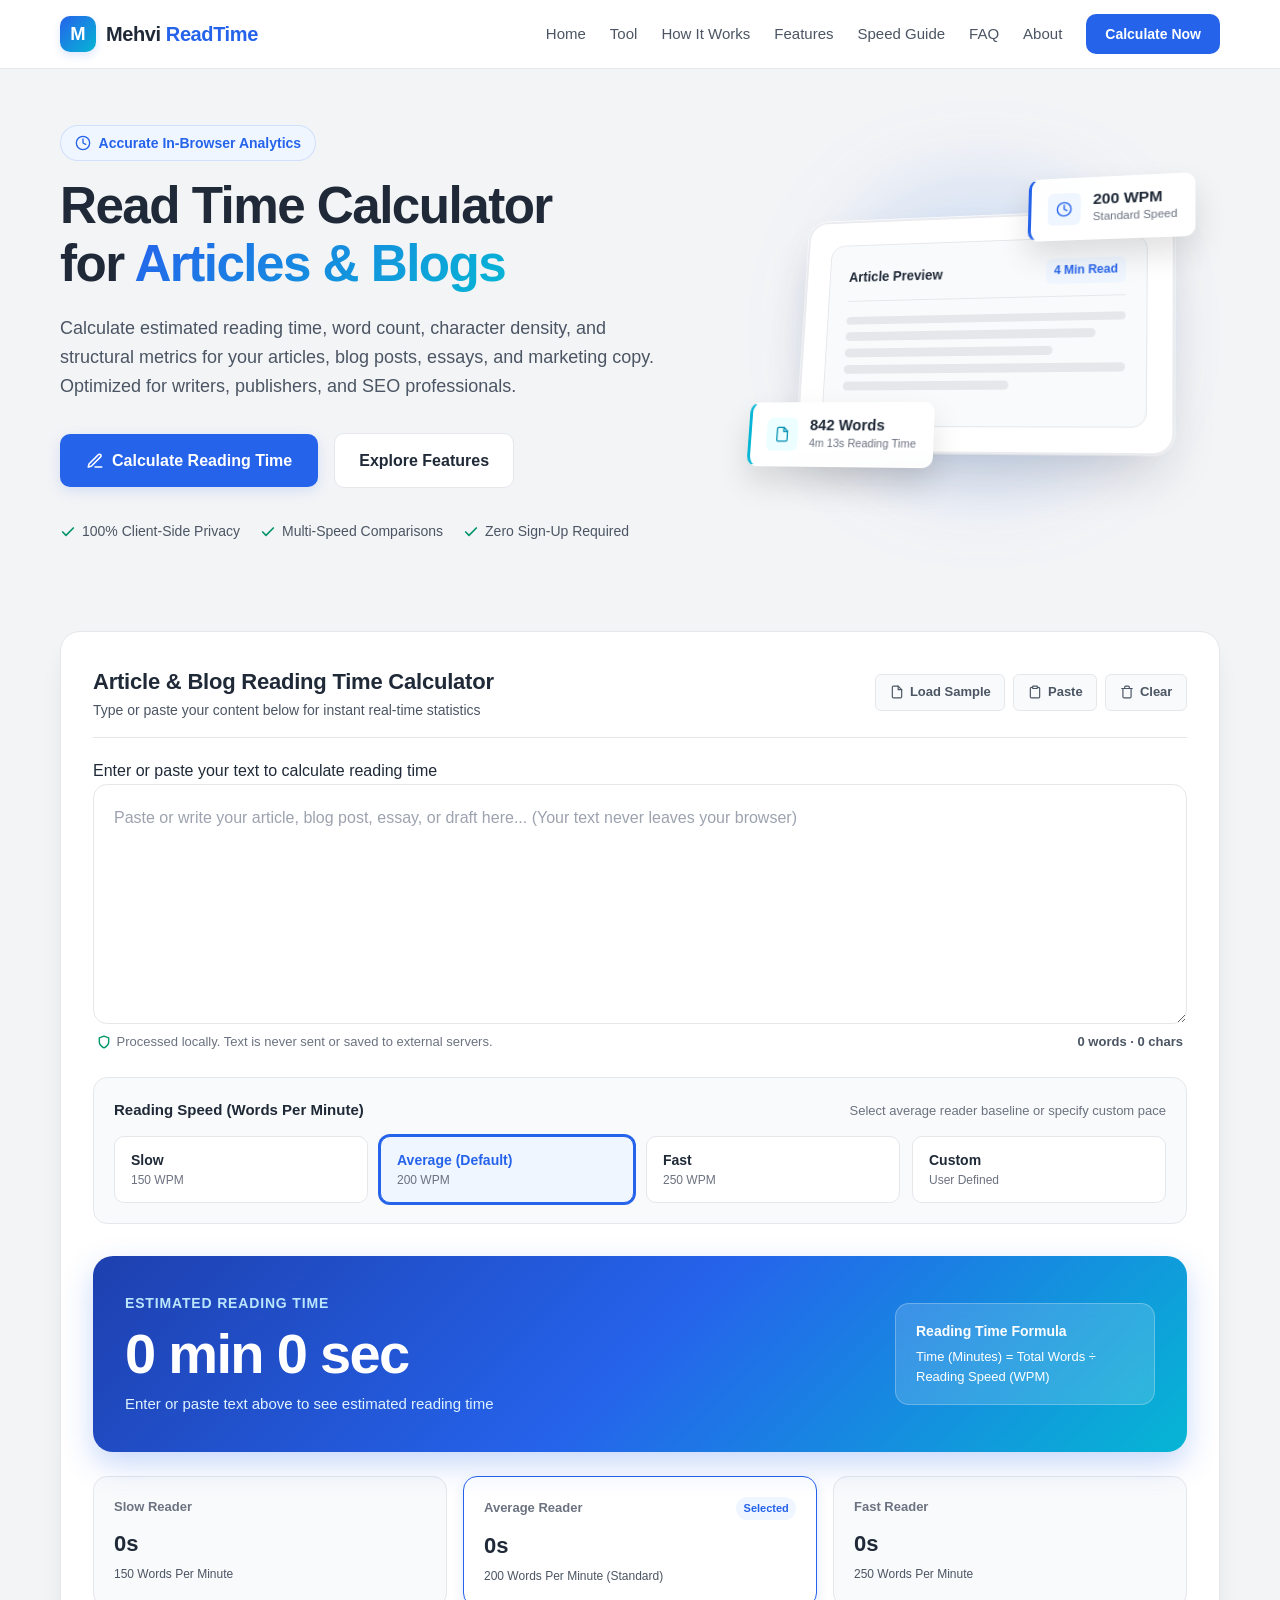
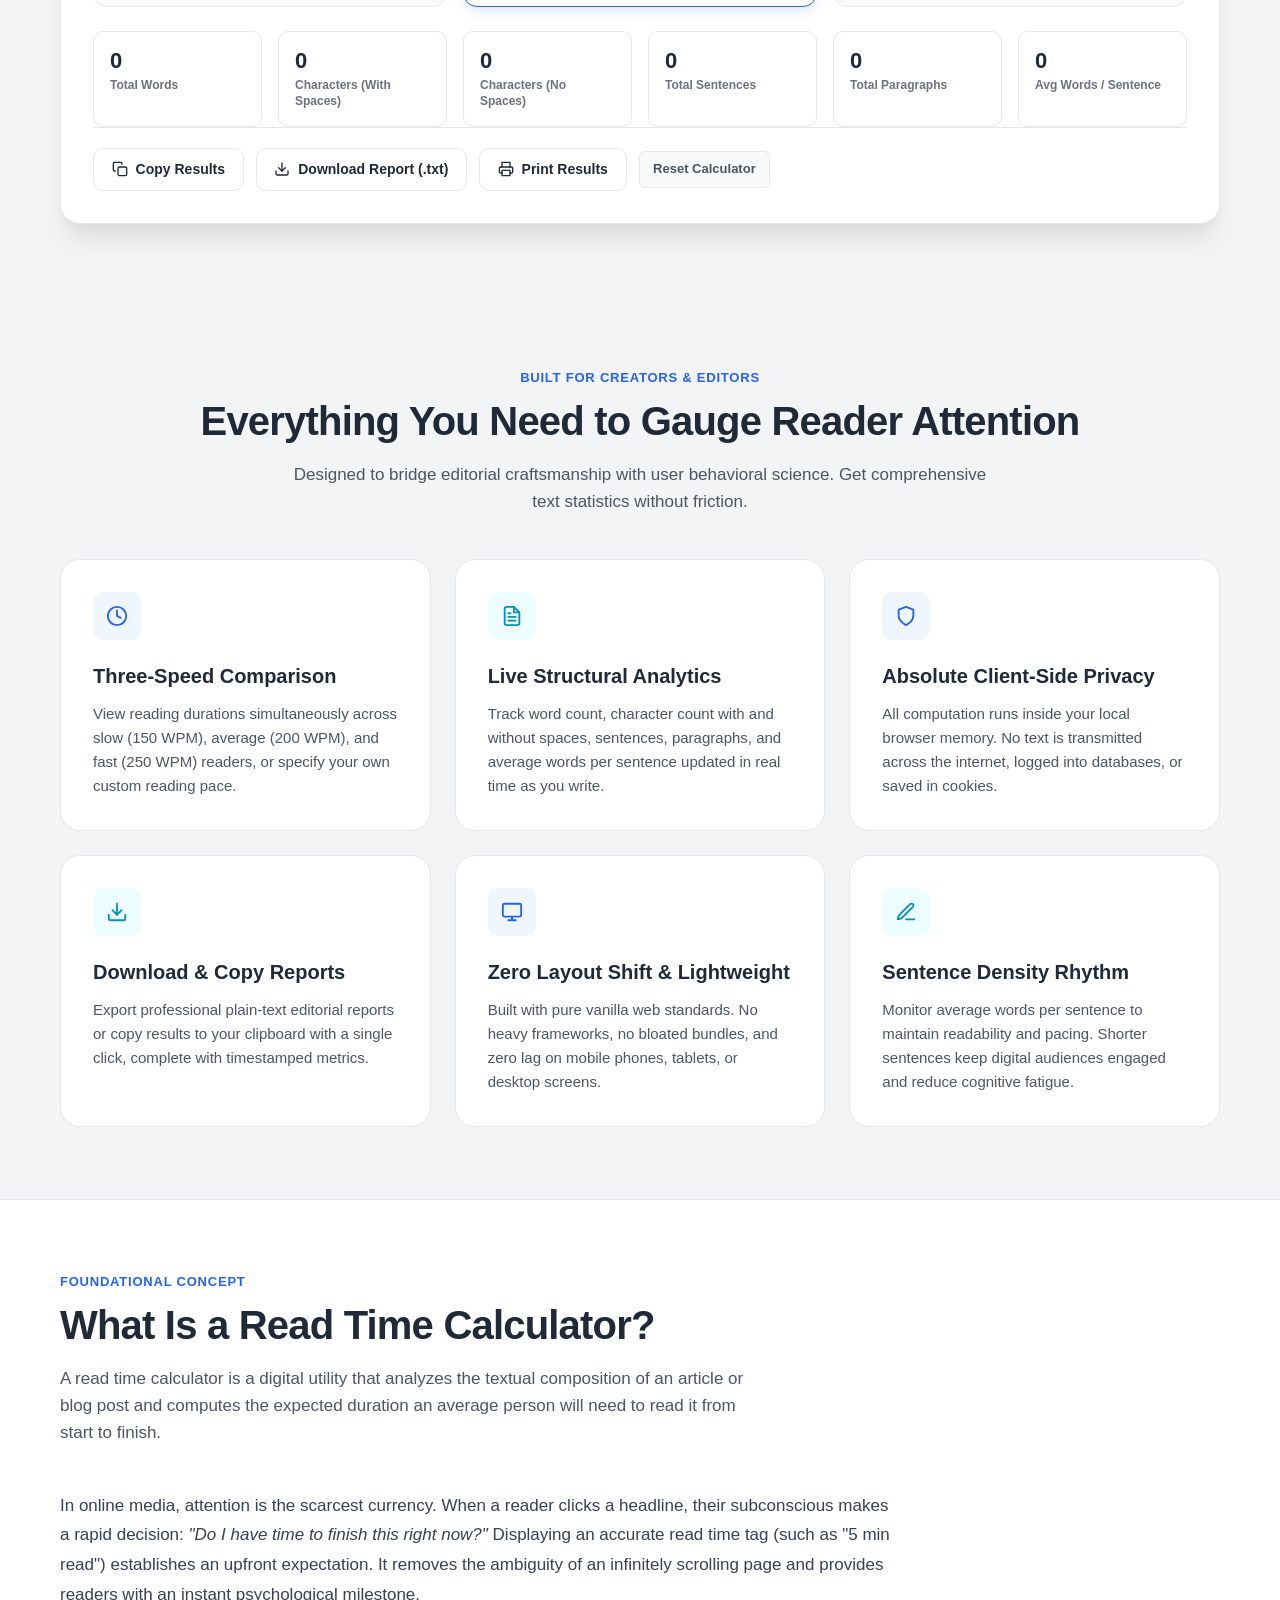
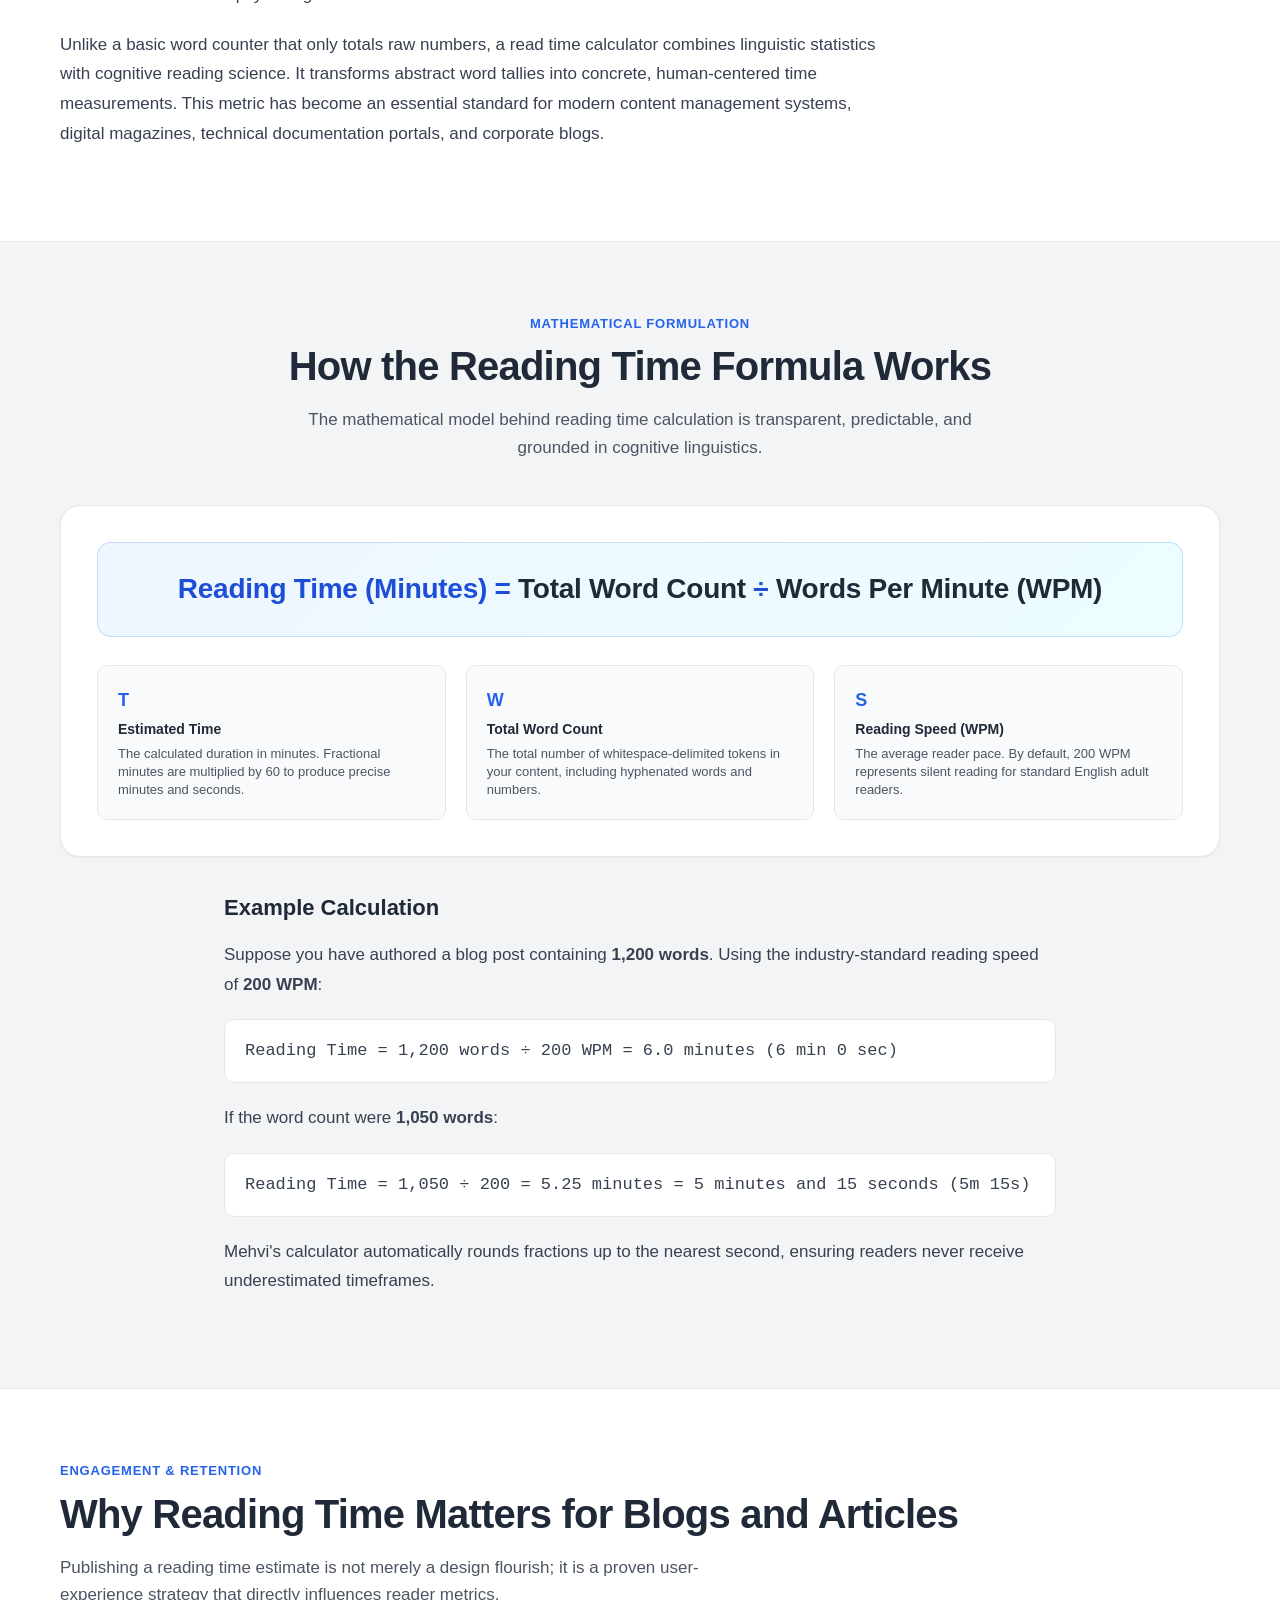
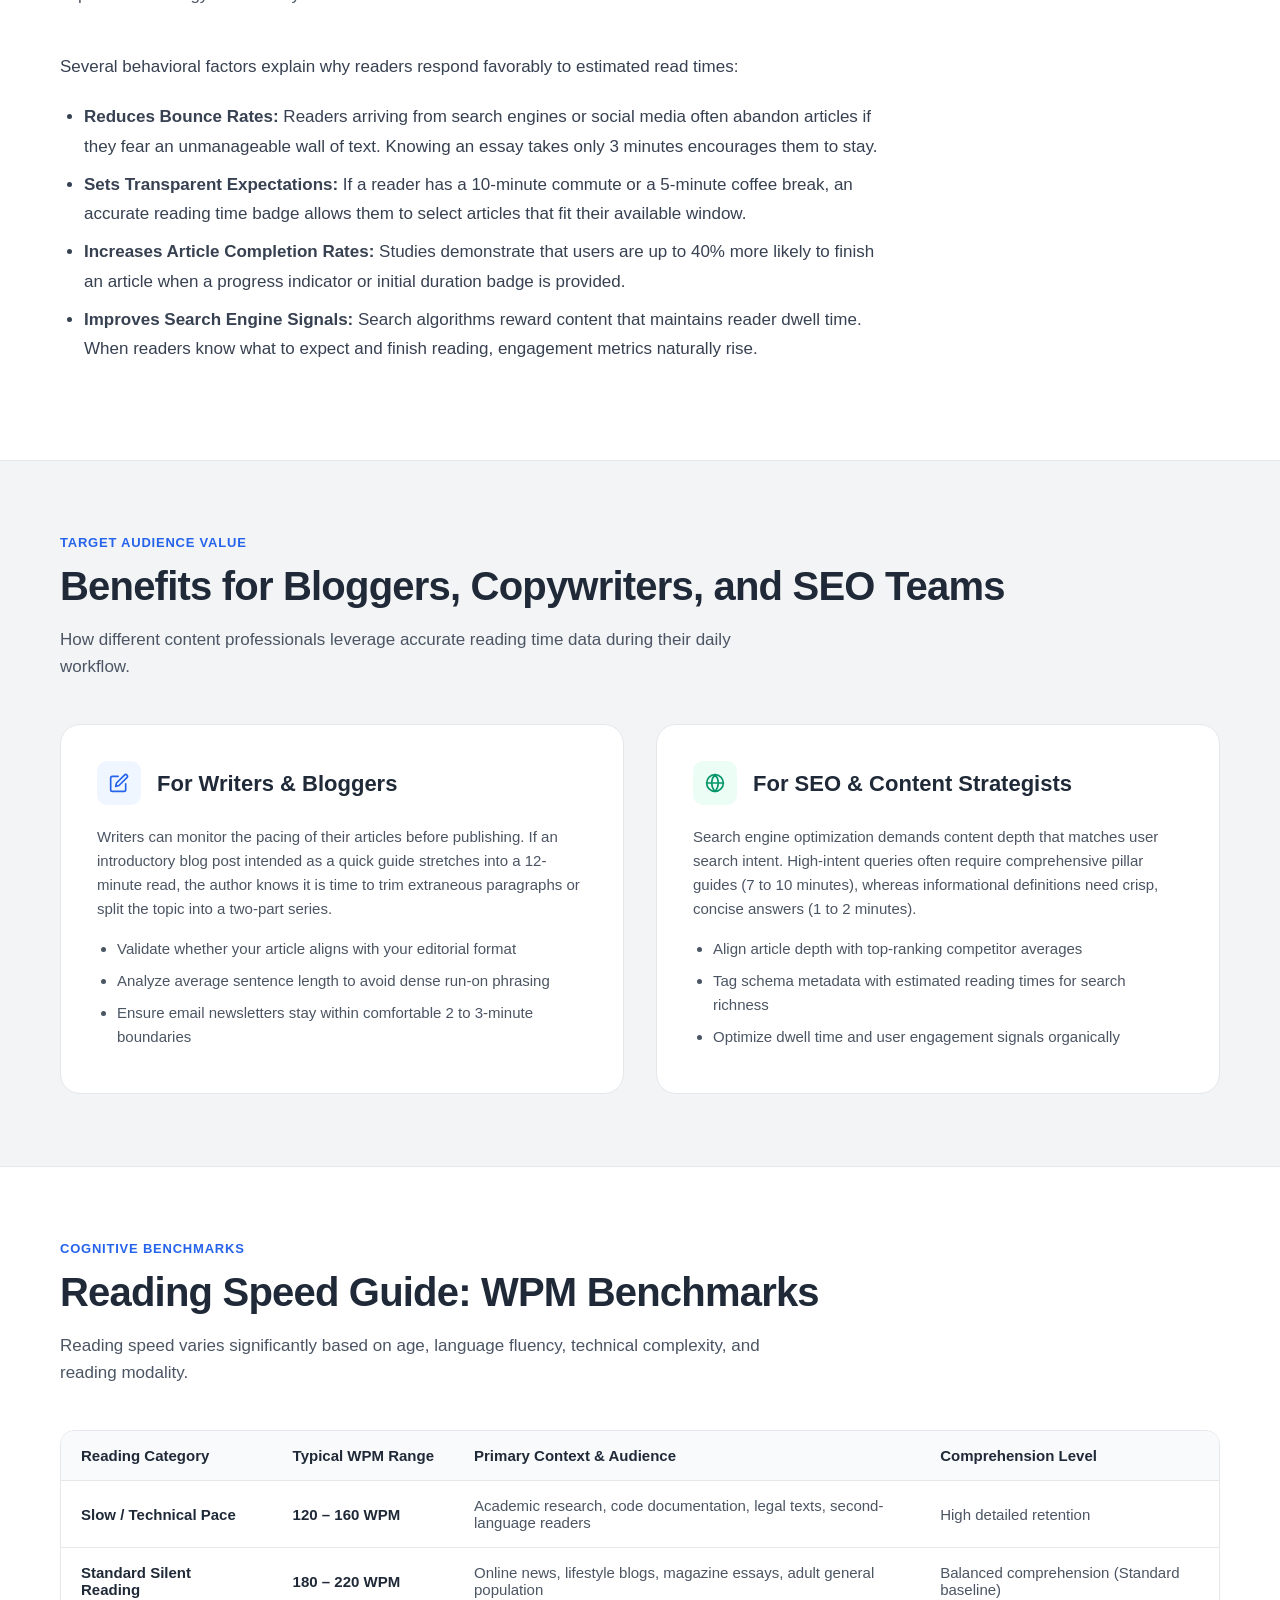
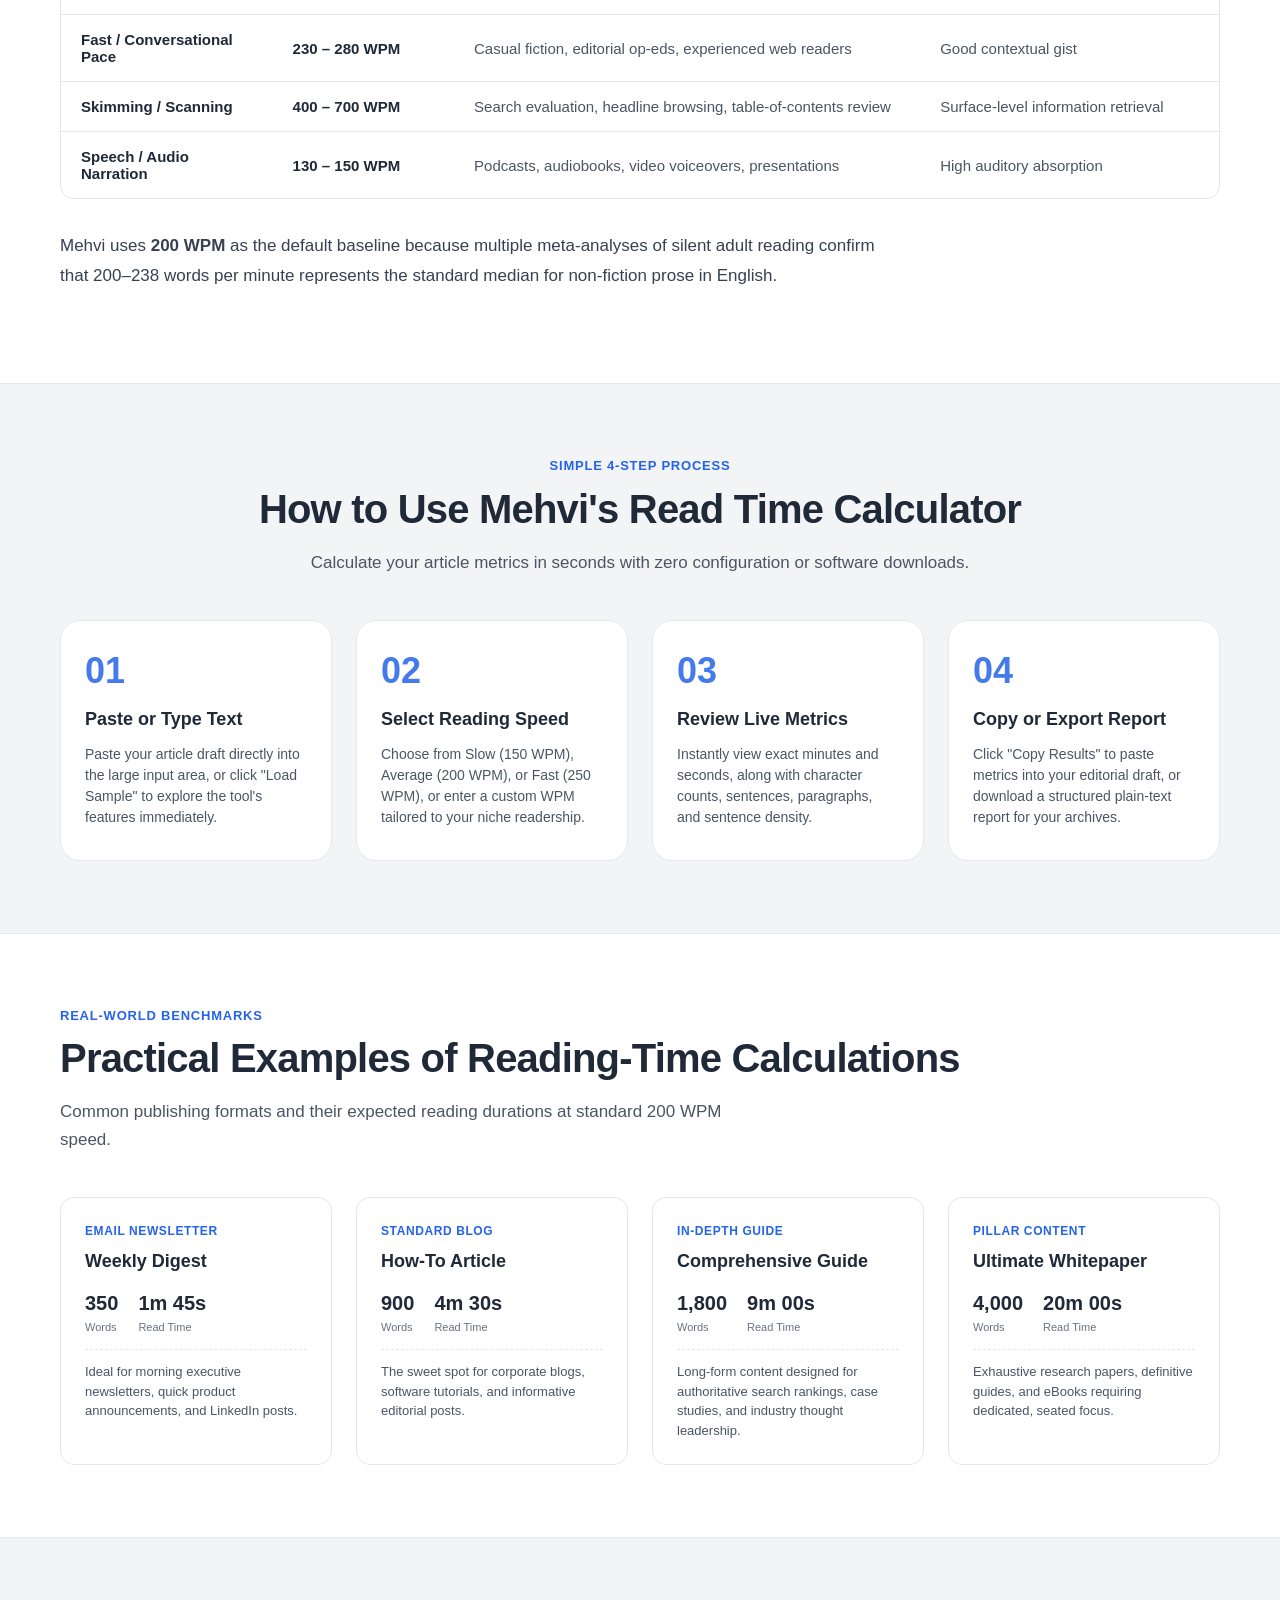
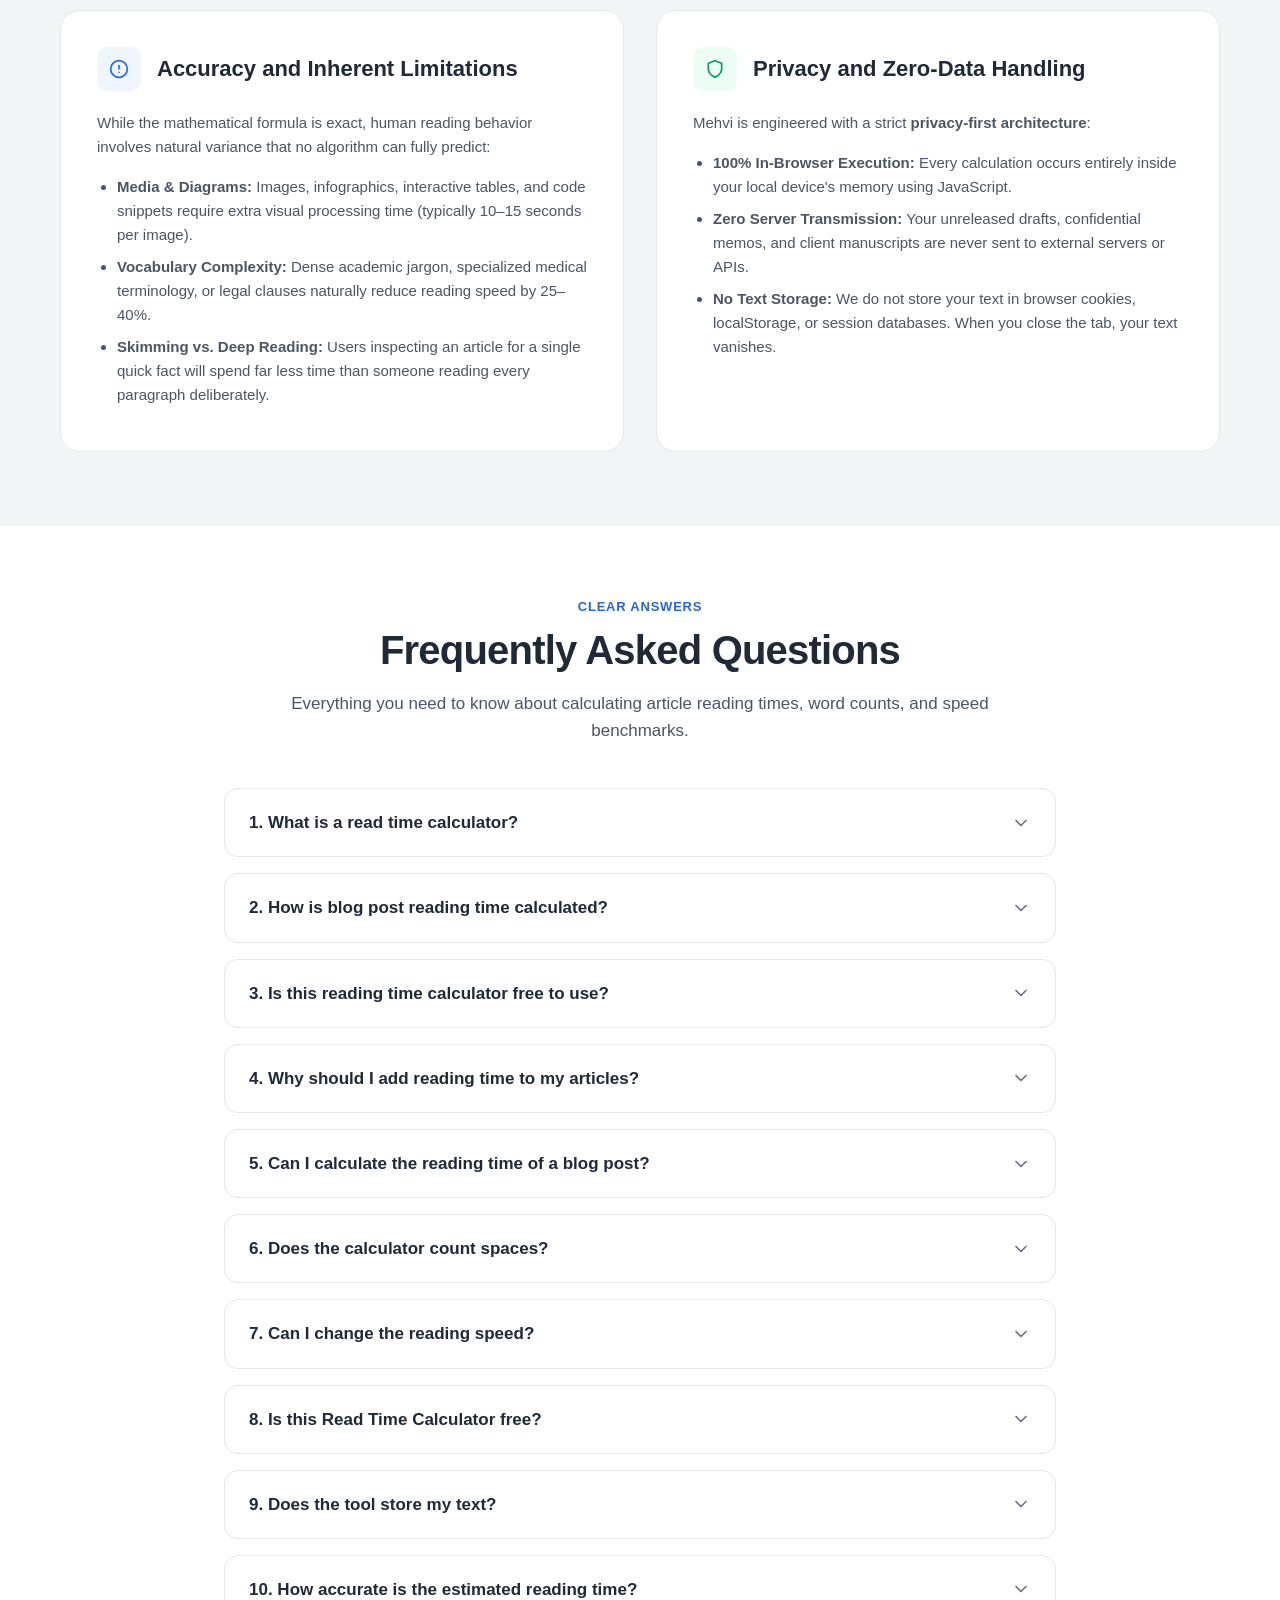
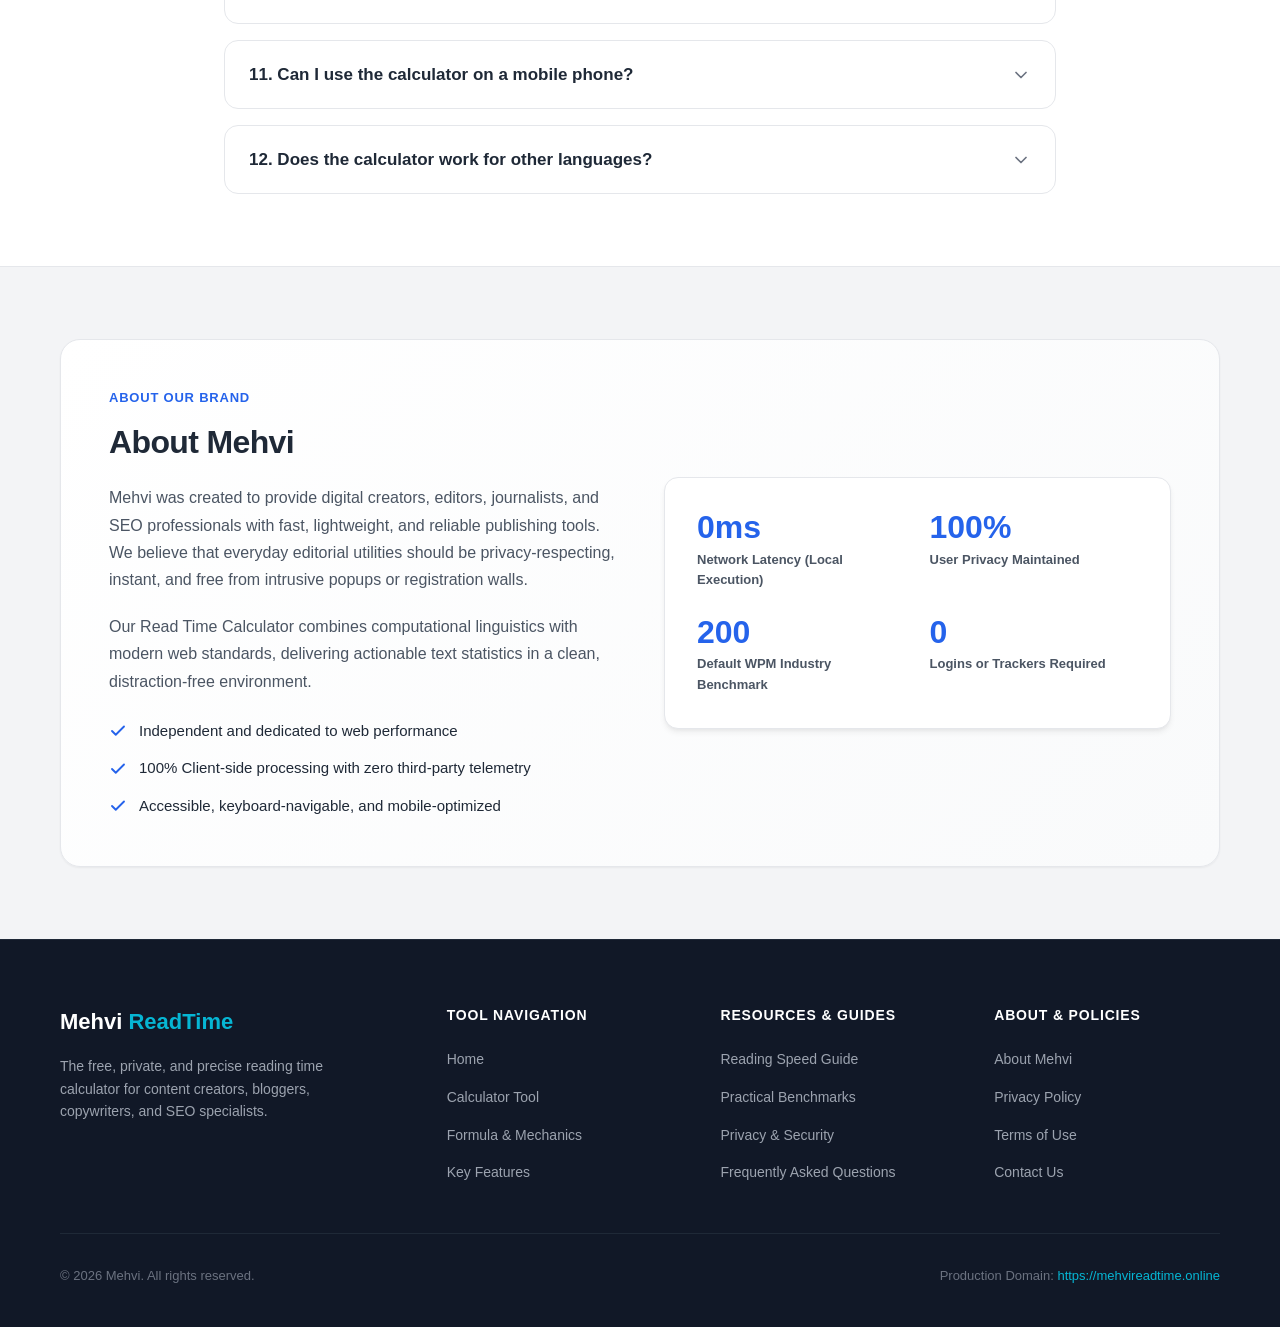
==== index.html @ 0cae9bbf "Update index.html" ====
<meta charset="UTF-8">
  <meta name="viewport" content="width=device-width, initial-scale=1.0">
  <title>Read Time Calculator for Articles & Blogs — Mehvi</title>
  <meta name="description" content="Calculate estimated reading time, word count, and comprehensive text statistics for articles and essays directly in your browser.">
  <link rel="canonical" href="https://mehvireadtime.online/">
  <meta name="robots" content="index, follow">
  <meta name="theme-color" content="#2563EB">

  <!-- Open Graph / Facebook -->
  <meta property="og:type" content="website">
  <meta property="og:url" content="https://mehvireadtime.online">
  <meta property="og:title" content="Read Time Calculator for Articles & Blogs — Mehvi">
  <meta property="og:description" content="Calculate estimated reading time, word count, and comprehensive text statistics for articles and essays directly in your browser.">
  <meta property="og:site_name" content="Mehvi">

  <!-- Twitter / X -->
  <meta name="twitter:card" content="summary_large_image">
  <meta name="twitter:title" content="Read Time Calculator for Articles & Blogs — Mehvi">
  <meta name="twitter:description" content="Calculate estimated reading time, word count, and comprehensive text statistics for articles and essays directly in your browser.">

  <!-- Stylesheet -->
  <link rel="stylesheet" href="style.css">

  <!-- Script (Deferred for Performance) -->
  <script src="script.js" defer></script>

  <!-- Structured Data: WebApplication -->
  <script type="application/ld+json">
  {
    "@context": "https://schema.org",
    "@type": "WebApplication",
    "name": "Mehvi Read Time Calculator",
    "url": "https://mehvireadtime.online",
    "applicationCategory": "UtilitiesApplication",
    "operatingSystem": "All",
    "browserRequirements": "Requires JavaScript. Requires HTML5.",
    "description": "Calculate estimated reading time, word count, character count, sentence count, and text analytics for articles, blog posts, and essays.",
    "offers": {
      "@type": "Offer",
      "price": "0",
      "priceCurrency": "USD"
    },
    "featureList": [
      "Estimated reading time in minutes and seconds",
      "Live word counter",
      "Character count with and without spaces",
      "Sentence and paragraph counts",
      "Three-speed reading comparison (150, 200, 250 WPM)",
      "Configurable custom words per minute",
      "One-click copy and plain-text report export",
      "100% private in-browser computation"
    ]
  }
  </script>

  <!-- Structured Data: FAQPage -->
  <script type="application/ld+json">
  {
    "@context": "https://schema.org",
    "@type": "FAQPage",
    "mainEntity": [
      {
        "@type": "Question",
        "name": "What is a read time calculator?",
        "acceptedAnswer": {
          "@type": "Answer",
          "text": "A read time calculator is a tool that computes how many minutes and seconds a person will take to read a specific piece of text based on word count and reading speed."
        }
      },
      {
        "@type": "Question",
        "name": "How is reading time calculated?",
        "acceptedAnswer": {
          "@type": "Answer",
          "text": "Reading time is calculated by dividing total word count by reading speed in words per minute (WPM): Reading Time = Words ÷ WPM."
        }
      },
      {
        "@type": "Question",
        "name": "What is the average reading speed for adults?",
        "acceptedAnswer": {
          "@type": "Answer",
          "text": "The widely recognized scientific baseline for adult silent reading is approximately 200 to 250 words per minute."
        }
      },
      {
        "@type": "Question",
        "name": "Does the calculator count spaces?",
        "acceptedAnswer": {
          "@type": "Answer",
          "text": "The tool provides both character count with spaces and character count excluding whitespace for precision."
        }
      },
      {
        "@type": "Question",
        "name": "Does Mehvi store or transmit my text?",
        "acceptedAnswer": {
          "@type": "Answer",
          "text": "No. All text processing occurs strictly inside your browser memory. Nothing is sent to external servers or stored in cookies."
        }
      }
    ]
  }
  </script>

  <meta name="google-site-verification" content="tNtN5aBfd5NFCaMYYRgliMzWEafsmorFykNtVywKw1c" />
</head>
<body>
  <!-- Accessibility Skip Link -->
  <a href="#calculator" class="skip-link">Skip to Calculator</a>

  <!-- =======================================================================
       1. Navigation Bar
       ======================================================================= -->
  <header class="site-header" role="banner">
    <div class="container">
      <div class="nav-wrapper">
        <a href="#hero" class="brand-link" aria-label="Mehvi Read Time Calculator Homepage">
          <div class="brand-logo-icon" aria-hidden="true">M</div>
          <span class="brand-text">Mehvi <span>ReadTime</span></span>
        </a>

        <nav class="nav-menu" id="nav-menu" role="navigation" aria-label="Main Navigation">
          <a href="#hero" class="nav-link">Home</a>
          <a href="#calculator" class="nav-link">Tool</a>
          <a href="#how-it-works" class="nav-link">How It Works</a>
          <a href="#features" class="nav-link">Features</a>
          <a href="#speed-guide" class="nav-link">Speed Guide</a>
          <a href="#faq" class="nav-link">FAQ</a>
          <a href="#about" class="nav-link">About</a>
          <a href="#calculator" class="nav-cta-btn">Calculate Now</a>
        </nav>

        <button class="hamburger-btn" id="hamburger-btn" type="button" aria-expanded="false" aria-controls="nav-menu" aria-label="Toggle navigation menu">
          <svg class="hamburger-icon" fill="none" stroke="currentColor" viewBox="0 0 24 24" aria-hidden="true">
            <path stroke-linecap="round" stroke-linejoin="round" stroke-width="2" d="M4 6h16M4 12h16M4 18h16"></path>
          </svg>
        </button>
      </div>
    </div>
  </header>

  <main id="main-content" role="main">
    <!-- =======================================================================
         2. Hero Section & 3D Visual
         ======================================================================= -->
    <section class="hero-section" id="hero">
      <div class="container">
        <div class="hero-grid">
          <div class="hero-copy">
            <div class="hero-kicker">
              <svg width="16" height="16" viewBox="0 0 24 24" fill="none" stroke="currentColor" stroke-width="2" stroke-linecap="round" stroke-linejoin="round" aria-hidden="true">
                <circle cx="12" cy="12" r="10"></circle>
                <polyline points="12 6 12 12 16 14"></polyline>
              </svg>
              <span>Accurate In-Browser Analytics</span>
            </div>

            <h1 class="hero-title">
              Read Time Calculator for <span class="gradient-text">Articles & Blogs</span>
            </h1>

            <p class="hero-subtitle">
              Calculate estimated reading time, word count, character density, and structural metrics for your articles, blog posts, essays, and marketing copy. Optimized for writers, publishers, and SEO professionals.
            </p>

            <div class="hero-actions">
              <a href="#calculator" class="btn-primary">
                <svg width="18" height="18" viewBox="0 0 24 24" fill="none" stroke="currentColor" stroke-width="2" stroke-linecap="round" stroke-linejoin="round" aria-hidden="true">
                  <path d="M12 20h9"></path>
                  <path d="M16.5 3.5a2.121 2.121 0 0 1 3 3L7 19l-4 1 1-4L16.5 3.5z"></path>
                </svg>
                Calculate Reading Time
              </a>
              <a href="#features" class="btn-secondary">
                Explore Features
              </a>
            </div>

            <div class="hero-badges-strip">
              <div class="hero-badge-item">
                <svg width="16" height="16" viewBox="0 0 24 24" fill="none" stroke="currentColor" stroke-width="2.5" stroke-linecap="round" stroke-linejoin="round" aria-hidden="true">
                  <path d="M20 6L9 17l-5-5"></path>
                </svg>
                <span>100% Client-Side Privacy</span>
              </div>
              <div class="hero-badge-item">
                <svg width="16" height="16" viewBox="0 0 24 24" fill="none" stroke="currentColor" stroke-width="2.5" stroke-linecap="round" stroke-linejoin="round" aria-hidden="true">
                  <path d="M20 6L9 17l-5-5"></path>
                </svg>
                <span>Multi-Speed Comparisons</span>
              </div>
              <div class="hero-badge-item">
                <svg width="16" height="16" viewBox="0 0 24 24" fill="none" stroke="currentColor" stroke-width="2.5" stroke-linecap="round" stroke-linejoin="round" aria-hidden="true">
                  <path d="M20 6L9 17l-5-5"></path>
                </svg>
                <span>Zero Sign-Up Required</span>
              </div>
            </div>
          </div>

          <!-- Hero 3D Stage -->
          <div class="hero-visual-stage" aria-hidden="true">
            <div class="glow-backdrop"></div>
            <div class="visual-3d-scene">
              <div class="tablet-mockup">
                <div class="tablet-screen">
                  <div class="article-header-preview">
                    <span class="article-title-placeholder">Article Preview</span>
                    <span class="article-meta-tag">4 Min Read</span>
                  </div>
                  <div class="article-lines-preview">
                    <div class="text-skeleton w-100"></div>
                    <div class="text-skeleton w-90"></div>
                    <div class="text-skeleton w-75"></div>
                    <div class="text-skeleton w-100"></div>
                    <div class="text-skeleton w-60"></div>
                  </div>
                </div>
              </div>

              <!-- Floating 3D Cards in Z-Space -->
              <div class="floating-3d-card card-top-right">
                <div class="badge-icon blue">
                  <svg width="16" height="16" viewBox="0 0 24 24" fill="none" stroke="currentColor" stroke-width="2" stroke-linecap="round" stroke-linejoin="round">
                    <circle cx="12" cy="12" r="10"></circle>
                    <polyline points="12 6 12 12 16 14"></polyline>
                  </svg>
                </div>
                <div class="badge-content">
                  <span class="badge-val">200 WPM</span>
                  <span class="badge-lbl">Standard Speed</span>
                </div>
              </div>

              <div class="floating-3d-card card-bottom-left">
                <div class="badge-icon cyan">
                  <svg width="16" height="16" viewBox="0 0 24 24" fill="none" stroke="currentColor" stroke-width="2" stroke-linecap="round" stroke-linejoin="round">
                    <path d="M14 2H6a2 2 0 0 0-2 2v16a2 2 0 0 0 2 2h12a2 2 0 0 0 2-2V8z"></path>
                    <polyline points="14 2 14 8 20 8"></polyline>
                  </svg>
                </div>
                <div class="badge-content">
                  <span class="badge-val">842 Words</span>
                  <span class="badge-lbl">4m 13s Reading Time</span>
                </div>
              </div>
            </div>
          </div>
        </div>
      </div>
    </section>

    <!-- =======================================================================
         3. Core Calculator Section
         ======================================================================= -->
    <section class="calculator-section" id="calculator" aria-labelledby="calc-section-heading">
      <div class="container">
        <div class="calc-container">
          <!-- Calculator Header Toolbar -->
          <div class="calc-header">
            <div class="calc-title-group">
              <h2 id="calc-section-heading">Article & Blog Reading Time Calculator</h2>
              <p>Type or paste your content below for instant real-time statistics</p>
            </div>
            <div class="calc-quick-actions">
              <button type="button" class="btn-utility" id="btn-sample">
                <svg width="14" height="14" viewBox="0 0 24 24" fill="none" stroke="currentColor" stroke-width="2" stroke-linecap="round" stroke-linejoin="round" aria-hidden="true">
                  <path d="M14 2H6a2 2 0 0 0-2 2v16a2 2 0 0 0 2 2h12a2 2 0 0 0 2-2V8z"></path>
                  <polyline points="14 2 14 8 20 8"></polyline>
                </svg>
                Load Sample
              </button>
              <button type="button" class="btn-utility" id="btn-paste">
                <svg width="14" height="14" viewBox="0 0 24 24" fill="none" stroke="currentColor" stroke-width="2" stroke-linecap="round" stroke-linejoin="round" aria-hidden="true">
                  <rect x="8" y="2" width="8" height="4" rx="1" ry="1"></rect>
                  <path d="M16 4h2a2 2 0 0 1 2 2v14a2 2 0 0 1-2 2H6a2 2 0 0 1-2-2V6a2 2 0 0 1 2-2h2"></path>
                </svg>
                Paste
              </button>
              <button type="button" class="btn-utility danger" id="btn-clear">
                <svg width="14" height="14" viewBox="0 0 24 24" fill="none" stroke="currentColor" stroke-width="2" stroke-linecap="round" stroke-linejoin="round" aria-hidden="true">
                  <polyline points="3 6 5 6 21 6"></polyline>
                  <path d="M19 6v14a2 2 0 0 1-2 2H7a2 2 0 0 1-2-2V6m3 0V4a2 2 0 0 1 2-2h4a2 2 0 0 1 2 2v2"></path>
                </svg>
                Clear
              </button>
            </div>
          </div>

          <!-- Textarea Input Area -->
          <div class="calc-input-box">
            <label for="calc-input" class="sr-only">Enter or paste your text to calculate reading time</label>
            <textarea
              id="calc-input"
              class="calc-textarea"
              placeholder="Paste or write your article, blog post, essay, or draft here... (Your text never leaves your browser)"
              aria-label="Text to calculate reading time and word count"
              spellcheck="true"
            ></textarea>
            <div class="textarea-footer">
              <span class="privacy-notice">
                <svg width="14" height="14" viewBox="0 0 24 24" fill="none" stroke="currentColor" stroke-width="2.5" stroke-linecap="round" stroke-linejoin="round" aria-hidden="true">
                  <path d="M12 22s8-4 8-10V5l-8-3-8 3v7c0 6 8 10 8 10z"></path>
                </svg>
                Processed locally. Text is never sent or saved to external servers.
              </span>
              <span class="live-char-indicator" id="live-char-indicator">0 words · 0 chars</span>
            </div>
          </div>

          <!-- Speed Settings Bar -->
          <div class="speed-control-bar" role="region" aria-label="Reading Speed Settings">
            <div class="speed-control-header">
              <span class="speed-control-title">Reading Speed (Words Per Minute)</span>
              <span class="speed-control-desc">Select average reader baseline or specify custom pace</span>
            </div>
            <div class="speed-buttons-group" role="group" aria-label="Select Reading Speed">
              <button type="button" class="speed-btn" data-speed="slow" aria-pressed="false">
                <span class="speed-btn-label">Slow</span>
                <span class="speed-btn-wpm">150 WPM</span>
              </button>
              <button type="button" class="speed-btn active" data-speed="average" aria-pressed="true">
                <span class="speed-btn-label">Average (Default)</span>
                <span class="speed-btn-wpm">200 WPM</span>
              </button>
              <button type="button" class="speed-btn" data-speed="fast" aria-pressed="false">
                <span class="speed-btn-label">Fast</span>
                <span class="speed-btn-wpm">250 WPM</span>
              </button>
              <button type="button" class="speed-btn" data-speed="custom" aria-pressed="false">
                <span class="speed-btn-label">Custom</span>
                <span class="speed-btn-wpm">User Defined</span>
              </button>
            </div>

            <div class="custom-speed-box" id="custom-speed-box">
              <label for="custom-wpm-input" class="custom-speed-label">Enter Custom Speed:</label>
              <div class="custom-speed-input-wrapper">
                <input
                  type="number"
                  id="custom-wpm-input"
                  class="custom-speed-input"
                  min="50"
                  max="1000"
                  step="10"
                  value="200"
                  aria-describedby="custom-speed-error"
                >
                <span style="font-size: 0.875rem; color: var(--text-muted); font-weight: 600;">WPM (50 – 1,000)</span>
              </div>
              <div class="custom-speed-error" id="custom-speed-error" role="alert"></div>
            </div>
          </div>

          <!-- Calculation Results Dashboard -->
          <div class="results-dashboard" role="region" aria-label="Calculation Results" aria-live="polite">
            <!-- Hero Result Card -->
            <div class="primary-result-card">
              <div class="primary-result-content">
                <div class="result-main-group">
                  <span class="result-tagline">Estimated Reading Time</span>
                  <div class="reading-time-display" id="primary-reading-time">0 min 0 sec</div>
                  <div class="reading-time-subtitle" id="primary-time-subtitle">
                    Enter or paste text above to see estimated reading time
                  </div>
                </div>
                <div class="result-formula-badge">
                  <strong>Reading Time Formula</strong>
                  Time (Minutes) = Total Words ÷ Reading Speed (WPM)
                </div>
              </div>
            </div>

            <!-- Speed Comparison 3-Grid -->
            <div class="speed-comparison-grid">
              <div class="speed-compare-card" data-speed-mode="slow">
                <div class="compare-card-label">
                  <span>Slow Reader</span>
                  <span class="current-indicator">Selected</span>
                </div>
                <div class="compare-card-time" id="time-slow">0s</div>
                <div class="compare-card-wpm">150 Words Per Minute</div>
              </div>

              <div class="speed-compare-card current" data-speed-mode="average">
                <div class="compare-card-label">
                  <span>Average Reader</span>
                  <span class="current-indicator">Selected</span>
                </div>
                <div class="compare-card-time" id="time-avg">0s</div>
                <div class="compare-card-wpm">200 Words Per Minute (Standard)</div>
              </div>

              <div class="speed-compare-card" data-speed-mode="fast">
                <div class="compare-card-label">
                  <span>Fast Reader</span>
                  <span class="current-indicator">Selected</span>
                </div>
                <div class="compare-card-time" id="time-fast">0s</div>
                <div class="compare-card-wpm">250 Words Per Minute</div>
              </div>
            </div>

            <!-- Statistics Grid (6 Metrics) -->
            <div class="stats-grid">
              <div class="stat-box">
                <div class="stat-box-value" id="stat-words">0</div>
                <div class="stat-box-label">Total Words</div>
              </div>

              <div class="stat-box">
                <div class="stat-box-value" id="stat-chars-spaces">0</div>
                <div class="stat-box-label">Characters (With Spaces)</div>
              </div>

              <div class="stat-box">
                <div class="stat-box-value" id="stat-chars-nospaces">0</div>
                <div class="stat-box-label">Characters (No Spaces)</div>
              </div>

              <div class="stat-box">
                <div class="stat-box-value" id="stat-sentences">0</div>
                <div class="stat-box-label">Total Sentences</div>
              </div>

              <div class="stat-box">
                <div class="stat-box-value" id="stat-paragraphs">0</div>
                <div class="stat-box-label">Total Paragraphs</div>
              </div>

              <div class="stat-box">
                <div class="stat-box-value" id="stat-avg-words">0</div>
                <div class="stat-box-label">Avg Words / Sentence</div>
              </div>
            </div>
          </div>

          <!-- Actions Footer (Copy, Download, Reset) -->
          <div class="calc-actions-footer">
            <div class="action-buttons-group">
              <button type="button" class="btn-action" id="btn-copy">
                <svg width="16" height="16" viewBox="0 0 24 24" fill="none" stroke="currentColor" stroke-width="2" stroke-linecap="round" stroke-linejoin="round" aria-hidden="true">
                  <rect x="9" y="9" width="13" height="13" rx="2" ry="2"></rect>
                  <path d="M5 15H4a2 2 0 0 1-2-2V4a2 2 0 0 1 2-2h9a2 2 0 0 1 2 2v1"></path>
                </svg>
                Copy Results
              </button>

              <button type="button" class="btn-action" id="btn-download">
                <svg width="16" height="16" viewBox="0 0 24 24" fill="none" stroke="currentColor" stroke-width="2" stroke-linecap="round" stroke-linejoin="round" aria-hidden="true">
                  <path d="M21 15v4a2 2 0 0 1-2 2H5a2 2 0 0 1-2-2v-4"></path>
                  <polyline points="7 10 12 15 17 10"></polyline>
                  <line x1="12" y1="15" x2="12" y2="3"></line>
                </svg>
                Download Report (.txt)
              </button>

              <button type="button" class="btn-action" id="btn-print">
                <svg width="16" height="16" viewBox="0 0 24 24" fill="none" stroke="currentColor" stroke-width="2" stroke-linecap="round" stroke-linejoin="round" aria-hidden="true">
                  <polyline points="6 9 6 2 18 2 18 9"></polyline>
                  <path d="M6 18H4a2 2 0 0 1-2-2v-5a2 2 0 0 1 2-2h16a2 2 0 0 1 2 2v5a2 2 0 0 1-2 2h-2"></path>
                  <rect x="6" y="14" width="12" height="8"></rect>
                </svg>
                Print Results
              </button>

              <button type="button" class="btn-utility danger" id="btn-reset">
                Reset Calculator
              </button>
            </div>

            <div class="action-feedback-toast" id="feedback-toast" role="status" aria-live="polite"></div>
          </div>
        </div>
      </div>
    </section>

    <!-- =======================================================================
         4. Quick Feature Overview (Bento Grid)
         ======================================================================= -->
    <section class="content-section" id="features">
      <div class="container">
        <div class="section-header text-center">
          <span class="section-kicker">Built for Creators & Editors</span>
          <h2 class="section-title">Everything You Need to Gauge Reader Attention</h2>
          <p class="section-desc">
            Designed to bridge editorial craftsmanship with user behavioral science. Get comprehensive text statistics without friction.
          </p>
        </div>

        <div class="bento-features-grid">
          <div class="bento-card">
            <div class="bento-icon-box">
              <svg width="22" height="22" viewBox="0 0 24 24" fill="none" stroke="currentColor" stroke-width="2" stroke-linecap="round" stroke-linejoin="round" aria-hidden="true">
                <circle cx="12" cy="12" r="10"></circle>
                <polyline points="12 6 12 12 16 14"></polyline>
              </svg>
            </div>
            <h3 class="bento-title">Three-Speed Comparison</h3>
            <p class="bento-text">
              View reading durations simultaneously across slow (150 WPM), average (200 WPM), and fast (250 WPM) readers, or specify your own custom reading pace.
            </p>
          </div>

          <div class="bento-card">
            <div class="bento-icon-box teal">
              <svg width="22" height="22" viewBox="0 0 24 24" fill="none" stroke="currentColor" stroke-width="2" stroke-linecap="round" stroke-linejoin="round" aria-hidden="true">
                <path d="M14 2H6a2 2 0 0 0-2 2v16a2 2 0 0 0 2 2h12a2 2 0 0 0 2-2V8z"></path>
                <polyline points="14 2 14 8 20 8"></polyline>
                <line x1="16" y1="13" x2="8" y2="13"></line>
                <line x1="16" y1="17" x2="8" y2="17"></line>
                <polyline points="10 9 9 9 8 9"></polyline>
              </svg>
            </div>
            <h3 class="bento-title">Live Structural Analytics</h3>
            <p class="bento-text">
              Track word count, character count with and without spaces, sentences, paragraphs, and average words per sentence updated in real time as you write.
            </p>
          </div>

          <div class="bento-card">
            <div class="bento-icon-box">
              <svg width="22" height="22" viewBox="0 0 24 24" fill="none" stroke="currentColor" stroke-width="2" stroke-linecap="round" stroke-linejoin="round" aria-hidden="true">
                <path d="M12 22s8-4 8-10V5l-8-3-8 3v7c0 6 8 10 8 10z"></path>
              </svg>
            </div>
            <h3 class="bento-title">Absolute Client-Side Privacy</h3>
            <p class="bento-text">
              All computation runs inside your local browser memory. No text is transmitted across the internet, logged into databases, or saved in cookies.
            </p>
          </div>

          <div class="bento-card">
            <div class="bento-icon-box teal">
              <svg width="22" height="22" viewBox="0 0 24 24" fill="none" stroke="currentColor" stroke-width="2" stroke-linecap="round" stroke-linejoin="round" aria-hidden="true">
                <path d="M21 15v4a2 2 0 0 1-2 2H5a2 2 0 0 1-2-2v-4"></path>
                <polyline points="7 10 12 15 17 10"></polyline>
                <line x1="12" y1="15" x2="12" y2="3"></line>
              </svg>
            </div>
            <h3 class="bento-title">Download & Copy Reports</h3>
            <p class="bento-text">
              Export professional plain-text editorial reports or copy results to your clipboard with a single click, complete with timestamped metrics.
            </p>
          </div>

          <div class="bento-card">
            <div class="bento-icon-box">
              <svg width="22" height="22" viewBox="0 0 24 24" fill="none" stroke="currentColor" stroke-width="2" stroke-linecap="round" stroke-linejoin="round" aria-hidden="true">
                <rect x="2" y="3" width="20" height="14" rx="2" ry="2"></rect>
                <line x1="8" y1="21" x2="16" y2="21"></line>
                <line x1="12" y1="17" x2="12" y2="21"></line>
              </svg>
            </div>
            <h3 class="bento-title">Zero Layout Shift & Lightweight</h3>
            <p class="bento-text">
              Built with pure vanilla web standards. No heavy frameworks, no bloated bundles, and zero lag on mobile phones, tablets, or desktop screens.
            </p>
          </div>

          <div class="bento-card">
            <div class="bento-icon-box teal">
              <svg width="22" height="22" viewBox="0 0 24 24" fill="none" stroke="currentColor" stroke-width="2" stroke-linecap="round" stroke-linejoin="round" aria-hidden="true">
                <path d="M12 20h9"></path>
                <path d="M16.5 3.5a2.121 2.121 0 0 1 3 3L7 19l-4 1 1-4L16.5 3.5z"></path>
              </svg>
            </div>
            <h3 class="bento-title">Sentence Density Rhythm</h3>
            <p class="bento-text">
              Monitor average words per sentence to maintain readability and pacing. Shorter sentences keep digital audiences engaged and reduce cognitive fatigue.
            </p>
          </div>
        </div>
      </div>
    </section>

    <!-- =======================================================================
         5. What Is a Read Time Calculator?
         ======================================================================= -->
    <section class="content-section alt-bg" id="what-is">
      <div class="container">
        <div class="section-header">
          <span class="section-kicker">Foundational Concept</span>
          <h2 class="section-title">What Is a Read Time Calculator?</h2>
          <p class="section-desc">
            A read time calculator is a digital utility that analyzes the textual composition of an article or blog post and computes the expected duration an average person will need to read it from start to finish.
          </p>
        </div>

        <div class="prose-block">
          <p>
            In online media, attention is the scarcest currency. When a reader clicks a headline, their subconscious makes a rapid decision: <em>"Do I have time to finish this right now?"</em> Displaying an accurate read time tag (such as "5 min read") establishes an upfront expectation. It removes the ambiguity of an infinitely scrolling page and provides readers with an instant psychological milestone.
          </p>
          <p>
            Unlike a basic word counter that only totals raw numbers, a read time calculator combines linguistic statistics with cognitive reading science. It transforms abstract word tallies into concrete, human-centered time measurements. This metric has become an essential standard for modern content management systems, digital magazines, technical documentation portals, and corporate blogs.
          </p>
        </div>
      </div>
    </section>

    <!-- =======================================================================
         6. How to Calculate Reading Time & Mathematical Formula
         ======================================================================= -->
    <section class="content-section" id="how-it-works">
      <div class="container">
        <div class="section-header text-center">
          <span class="section-kicker">Mathematical Formulation</span>
          <h2 class="section-title">How the Reading Time Formula Works</h2>
          <p class="section-desc">
            The mathematical model behind reading time calculation is transparent, predictable, and grounded in cognitive linguistics.
          </p>
        </div>

        <div class="formula-showcase-box">
          <div class="formula-display-banner">
            <div class="formula-math-text">
              Reading Time (Minutes) = <span>Total Word Count</span> ÷ <span>Words Per Minute (WPM)</span>
            </div>
          </div>

          <div class="formula-variables-grid">
            <div class="formula-var-card">
              <div class="formula-var-symbol">T</div>
              <div class="formula-var-name">Estimated Time</div>
              <div class="formula-var-desc">
                The calculated duration in minutes. Fractional minutes are multiplied by 60 to produce precise minutes and seconds.
              </div>
            </div>

            <div class="formula-var-card">
              <div class="formula-var-symbol">W</div>
              <div class="formula-var-name">Total Word Count</div>
              <div class="formula-var-desc">
                The total number of whitespace-delimited tokens in your content, including hyphenated words and numbers.
              </div>
            </div>

            <div class="formula-var-card">
              <div class="formula-var-symbol">S</div>
              <div class="formula-var-name">Reading Speed (WPM)</div>
              <div class="formula-var-desc">
                The average reader pace. By default, 200 WPM represents silent reading for standard English adult readers.
              </div>
            </div>
          </div>
        </div>

        <div class="prose-block" style="margin: 0 auto;">
          <h3>Example Calculation</h3>
          <p>
            Suppose you have authored a blog post containing <strong>1,200 words</strong>. Using the industry-standard reading speed of <strong>200 WPM</strong>:
          </p>
          <p style="font-family: var(--font-mono); background: #ffffff; padding: 1rem 1.25rem; border: 1px solid var(--border-color); border-radius: var(--radius-md);">
            Reading Time = 1,200 words ÷ 200 WPM = 6.0 minutes (6 min 0 sec)
          </p>
          <p>
            If the word count were <strong>1,050 words</strong>:
          </p>
          <p style="font-family: var(--font-mono); background: #ffffff; padding: 1rem 1.25rem; border: 1px solid var(--border-color); border-radius: var(--radius-md);">
            Reading Time = 1,050 ÷ 200 = 5.25 minutes = 5 minutes and 15 seconds (5m 15s)
          </p>
          <p>
            Mehvi's calculator automatically rounds fractions up to the nearest second, ensuring readers never receive underestimated timeframes.
          </p>
        </div>
      </div>
    </section>

    <!-- =======================================================================
         7. Why Reading Time Matters for Blogs and Articles
         ======================================================================= -->
    <section class="content-section alt-bg" id="why-it-matters">
      <div class="container">
        <div class="section-header">
          <span class="section-kicker">Engagement & Retention</span>
          <h2 class="section-title">Why Reading Time Matters for Blogs and Articles</h2>
          <p class="section-desc">
            Publishing a reading time estimate is not merely a design flourish; it is a proven user-experience strategy that directly influences reader metrics.
          </p>
        </div>

        <div class="prose-block">
          <p>
            Several behavioral factors explain why readers respond favorably to estimated read times:
          </p>
          <ul>
            <li>
              <strong>Reduces Bounce Rates:</strong> Readers arriving from search engines or social media often abandon articles if they fear an unmanageable wall of text. Knowing an essay takes only 3 minutes encourages them to stay.
            </li>
            <li>
              <strong>Sets Transparent Expectations:</strong> If a reader has a 10-minute commute or a 5-minute coffee break, an accurate reading time badge allows them to select articles that fit their available window.
            </li>
            <li>
              <strong>Increases Article Completion Rates:</strong> Studies demonstrate that users are up to 40% more likely to finish an article when a progress indicator or initial duration badge is provided.
            </li>
            <li>
              <strong>Improves Search Engine Signals:</strong> Search algorithms reward content that maintains reader dwell time. When readers know what to expect and finish reading, engagement metrics naturally rise.
            </li>
          </ul>
        </div>
      </div>
    </section>

    <!-- =======================================================================
         8. Benefits for Bloggers, Writers, and SEO Professionals
         ======================================================================= -->
    <section class="content-section" id="benefits">
      <div class="container">
        <div class="section-header">
          <span class="section-kicker">Target Audience Value</span>
          <h2 class="section-title">Benefits for Bloggers, Copywriters, and SEO Teams</h2>
          <p class="section-desc">
            How different content professionals leverage accurate reading time data during their daily workflow.
          </p>
        </div>

        <div class="split-info-grid">
          <div class="info-card">
            <div class="info-card-header">
              <div class="info-card-icon blue">
                <svg width="20" height="20" viewBox="0 0 24 24" fill="none" stroke="currentColor" stroke-width="2" stroke-linecap="round" stroke-linejoin="round" aria-hidden="true">
                  <path d="M11 4H4a2 2 0 0 0-2 2v14a2 2 0 0 0 2 2h14a2 2 0 0 0 2-2v-7"></path>
                  <path d="M18.5 2.5a2.121 2.121 0 0 1 3 3L12 15l-4 1 1-4 9.5-9.5z"></path>
                </svg>
              </div>
              <h3 class="info-card-title">For Writers & Bloggers</h3>
            </div>
            <div class="info-card-body">
              <p>
                Writers can monitor the pacing of their articles before publishing. If an introductory blog post intended as a quick guide stretches into a 12-minute read, the author knows it is time to trim extraneous paragraphs or split the topic into a two-part series.
              </p>
              <ul>
                <li>Validate whether your article aligns with your editorial format</li>
                <li>Analyze average sentence length to avoid dense run-on phrasing</li>
                <li>Ensure email newsletters stay within comfortable 2 to 3-minute boundaries</li>
              </ul>
            </div>
          </div>

          <div class="info-card">
            <div class="info-card-header">
              <div class="info-card-icon green">
                <svg width="20" height="20" viewBox="0 0 24 24" fill="none" stroke="currentColor" stroke-width="2" stroke-linecap="round" stroke-linejoin="round" aria-hidden="true">
                  <circle cx="12" cy="12" r="10"></circle>
                  <line x1="2" y1="12" x2="22" y2="12"></line>
                  <path d="M12 2a15.3 15.3 0 0 1 4 10 15.3 15.3 0 0 1-4 10 15.3 15.3 0 0 1-4-10 15.3 15.3 0 0 1 4-10z"></path>
                </svg>
              </div>
              <h3 class="info-card-title">For SEO & Content Strategists</h3>
            </div>
            <div class="info-card-body">
              <p>
                Search engine optimization demands content depth that matches user search intent. High-intent queries often require comprehensive pillar guides (7 to 10 minutes), whereas informational definitions need crisp, concise answers (1 to 2 minutes).
              </p>
              <ul>
                <li>Align article depth with top-ranking competitor averages</li>
                <li>Tag schema metadata with estimated reading times for search richness</li>
                <li>Optimize dwell time and user engagement signals organically</li>
              </ul>
            </div>
          </div>
        </div>
      </div>
    </section>

    <!-- =======================================================================
         9. Reading Speed Guide (Comprehensive Reference Table)
         ======================================================================= -->
    <section class="content-section alt-bg" id="speed-guide">
      <div class="container">
        <div class="section-header">
          <span class="section-kicker">Cognitive Benchmarks</span>
          <h2 class="section-title">Reading Speed Guide: WPM Benchmarks</h2>
          <p class="section-desc">
            Reading speed varies significantly based on age, language fluency, technical complexity, and reading modality.
          </p>
        </div>

        <div class="responsive-table-wrapper">
          <table class="edu-table">
            <thead>
              <tr>
                <th scope="col">Reading Category</th>
                <th scope="col">Typical WPM Range</th>
                <th scope="col">Primary Context & Audience</th>
                <th scope="col">Comprehension Level</th>
              </tr>
            </thead>
            <tbody>
              <tr>
                <td><strong>Slow / Technical Pace</strong></td>
                <td class="tabular-cell">120 – 160 WPM</td>
                <td>Academic research, code documentation, legal texts, second-language readers</td>
                <td>High detailed retention</td>
              </tr>
              <tr>
                <td><strong>Standard Silent Reading</strong></td>
                <td class="tabular-cell">180 – 220 WPM</td>
                <td>Online news, lifestyle blogs, magazine essays, adult general population</td>
                <td>Balanced comprehension (Standard baseline)</td>
              </tr>
              <tr>
                <td><strong>Fast / Conversational Pace</strong></td>
                <td class="tabular-cell">230 – 280 WPM</td>
                <td>Casual fiction, editorial op-eds, experienced web readers</td>
                <td>Good contextual gist</td>
              </tr>
              <tr>
                <td><strong>Skimming / Scanning</strong></td>
                <td class="tabular-cell">400 – 700 WPM</td>
                <td>Search evaluation, headline browsing, table-of-contents review</td>
                <td>Surface-level information retrieval</td>
              </tr>
              <tr>
                <td><strong>Speech / Audio Narration</strong></td>
                <td class="tabular-cell">130 – 150 WPM</td>
                <td>Podcasts, audiobooks, video voiceovers, presentations</td>
                <td>High auditory absorption</td>
              </tr>
            </tbody>
          </table>
        </div>

        <div class="prose-block">
          <p>
            Mehvi uses <strong>200 WPM</strong> as the default baseline because multiple meta-analyses of silent adult reading confirm that 200–238 words per minute represents the standard median for non-fiction prose in English.
          </p>
        </div>
      </div>
    </section>

    <!-- =======================================================================
         10. How to Use the Tool (Numbered Step Guide)
         ======================================================================= -->
    <section class="content-section" id="how-to-use">
      <div class="container">
        <div class="section-header text-center">
          <span class="section-kicker">Simple 4-Step Process</span>
          <h2 class="section-title">How to Use Mehvi's Read Time Calculator</h2>
          <p class="section-desc">
            Calculate your article metrics in seconds with zero configuration or software downloads.
          </p>
        </div>

        <div class="steps-grid">
          <div class="step-card">
            <div class="step-number">01</div>
            <h3 class="step-title">Paste or Type Text</h3>
            <p class="step-desc">
              Paste your article draft directly into the large input area, or click "Load Sample" to explore the tool's features immediately.
            </p>
          </div>

          <div class="step-card">
            <div class="step-number">02</div>
            <h3 class="step-title">Select Reading Speed</h3>
            <p class="step-desc">
              Choose from Slow (150 WPM), Average (200 WPM), or Fast (250 WPM), or enter a custom WPM tailored to your niche readership.
            </p>
          </div>

          <div class="step-card">
            <div class="step-number">03</div>
            <h3 class="step-title">Review Live Metrics</h3>
            <p class="step-desc">
              Instantly view exact minutes and seconds, along with character counts, sentences, paragraphs, and sentence density.
            </p>
          </div>

          <div class="step-card">
            <div class="step-number">04</div>
            <h3 class="step-title">Copy or Export Report</h3>
            <p class="step-desc">
              Click "Copy Results" to paste metrics into your editorial draft, or download a structured plain-text report for your archives.
            </p>
          </div>
        </div>
      </div>
    </section>

    <!-- =======================================================================
         11. Practical Examples of Reading-Time Calculations
         ======================================================================= -->
    <section class="content-section alt-bg" id="examples">
      <div class="container">
        <div class="section-header">
          <span class="section-kicker">Real-World Benchmarks</span>
          <h2 class="section-title">Practical Examples of Reading-Time Calculations</h2>
          <p class="section-desc">
            Common publishing formats and their expected reading durations at standard 200 WPM speed.
          </p>
        </div>

        <div class="examples-grid">
          <div class="example-card">
            <span class="example-type">Email Newsletter</span>
            <h3 class="example-title">Weekly Digest</h3>
            <div class="example-stats-row">
              <div class="example-stat-item">
                <span class="example-stat-val">350</span>
                <span class="example-stat-lbl">Words</span>
              </div>
              <div class="example-stat-item">
                <span class="example-stat-val">1m 45s</span>
                <span class="example-stat-lbl">Read Time</span>
              </div>
            </div>
            <p class="example-desc">
              Ideal for morning executive newsletters, quick product announcements, and LinkedIn posts.
            </p>
          </div>

          <div class="example-card">
            <span class="example-type">Standard Blog</span>
            <h3 class="example-title">How-To Article</h3>
            <div class="example-stats-row">
              <div class="example-stat-item">
                <span class="example-stat-val">900</span>
                <span class="example-stat-lbl">Words</span>
              </div>
              <div class="example-stat-item">
                <span class="example-stat-val">4m 30s</span>
                <span class="example-stat-lbl">Read Time</span>
              </div>
            </div>
            <p class="example-desc">
              The sweet spot for corporate blogs, software tutorials, and informative editorial posts.
            </p>
          </div>

          <div class="example-card">
            <span class="example-type">In-Depth Guide</span>
            <h3 class="example-title">Comprehensive Guide</h3>
            <div class="example-stats-row">
              <div class="example-stat-item">
                <span class="example-stat-val">1,800</span>
                <span class="example-stat-lbl">Words</span>
              </div>
              <div class="example-stat-item">
                <span class="example-stat-val">9m 00s</span>
                <span class="example-stat-lbl">Read Time</span>
              </div>
            </div>
            <p class="example-desc">
              Long-form content designed for authoritative search rankings, case studies, and industry thought leadership.
            </p>
          </div>

          <div class="example-card">
            <span class="example-type">Pillar Content</span>
            <h3 class="example-title">Ultimate Whitepaper</h3>
            <div class="example-stats-row">
              <div class="example-stat-item">
                <span class="example-stat-val">4,000</span>
                <span class="example-stat-lbl">Words</span>
              </div>
              <div class="example-stat-item">
                <span class="example-stat-val">20m 00s</span>
                <span class="example-stat-lbl">Read Time</span>
              </div>
            </div>
            <p class="example-desc">
              Exhaustive research papers, definitive guides, and eBooks requiring dedicated, seated focus.
            </p>
          </div>
        </div>
      </div>
    </section>

    <!-- =======================================================================
         12. Accuracy, Limitations & Privacy
         ======================================================================= -->
    <section class="content-section" id="accuracy-privacy">
      <div class="container">
        <div class="split-info-grid">
          <div class="info-card">
            <div class="info-card-header">
              <div class="info-card-icon blue">
                <svg width="20" height="20" viewBox="0 0 24 24" fill="none" stroke="currentColor" stroke-width="2" stroke-linecap="round" stroke-linejoin="round" aria-hidden="true">
                  <circle cx="12" cy="12" r="10"></circle>
                  <line x1="12" y1="8" x2="12" y2="12"></line>
                  <line x1="12" y1="16" x2="12.01" y2="16"></line>
                </svg>
              </div>
              <h3 class="info-card-title">Accuracy and Inherent Limitations</h3>
            </div>
            <div class="info-card-body">
              <p>
                While the mathematical formula is exact, human reading behavior involves natural variance that no algorithm can fully predict:
              </p>
              <ul>
                <li><strong>Media & Diagrams:</strong> Images, infographics, interactive tables, and code snippets require extra visual processing time (typically 10–15 seconds per image).</li>
                <li><strong>Vocabulary Complexity:</strong> Dense academic jargon, specialized medical terminology, or legal clauses naturally reduce reading speed by 25–40%.</li>
                <li><strong>Skimming vs. Deep Reading:</strong> Users inspecting an article for a single quick fact will spend far less time than someone reading every paragraph deliberately.</li>
              </ul>
            </div>
          </div>

          <div class="info-card">
            <div class="info-card-header">
              <div class="info-card-icon green">
                <svg width="20" height="20" viewBox="0 0 24 24" fill="none" stroke="currentColor" stroke-width="2" stroke-linecap="round" stroke-linejoin="round" aria-hidden="true">
                  <path d="M12 22s8-4 8-10V5l-8-3-8 3v7c0 6 8 10 8 10z"></path>
                </svg>
              </div>
              <h3 class="info-card-title">Privacy and Zero-Data Handling</h3>
            </div>
            <div class="info-card-body">
              <p>
                Mehvi is engineered with a strict <strong>privacy-first architecture</strong>:
              </p>
              <ul>
                <li><strong>100% In-Browser Execution:</strong> Every calculation occurs entirely inside your local device's memory using JavaScript.</li>
                <li><strong>Zero Server Transmission:</strong> Your unreleased drafts, confidential memos, and client manuscripts are never sent to external servers or APIs.</li>
                <li><strong>No Text Storage:</strong> We do not store your text in browser cookies, localStorage, or session databases. When you close the tab, your text vanishes.</li>
              </ul>
            </div>
          </div>
        </div>
      </div>
    </section>

    <!-- =======================================================================
         13. Frequently Asked Questions (FAQ) Section
         ======================================================================= -->
    <section class="content-section alt-bg" id="faq">
      <div class="container">
        <div class="section-header text-center">
          <span class="section-kicker">Clear Answers</span>
          <h2 class="section-title">Frequently Asked Questions</h2>
          <p class="section-desc">
            Everything you need to know about calculating article reading times, word counts, and speed benchmarks.
          </p>
        </div>

        <div class="faq-accordion-group">
          <details class="faq-item">
            <summary class="faq-summary">
              <span>1. What is a read time calculator?</span>
              <svg class="faq-chevron" viewBox="0 0 24 24" fill="none" stroke="currentColor" stroke-width="2" stroke-linecap="round" stroke-linejoin="round" aria-hidden="true">
                <polyline points="6 9 12 15 18 9"></polyline>
              </svg>
            </summary>
            <div class="faq-content">
              A read time calculator is a specialized text analytics utility that calculates how long an average reader will take to finish an article, blog post, essay, or book chapter. It divides total word count by average words per minute (WPM).
            </div>
          </details>

          <details class="faq-item">
            <summary class="faq-summary">
              <span>2. How is blog post reading time calculated?</span>
              <svg class="faq-chevron" viewBox="0 0 24 24" fill="none" stroke="currentColor" stroke-width="2" stroke-linecap="round" stroke-linejoin="round" aria-hidden="true">
                <polyline points="6 9 12 15 18 9"></polyline>
              </svg>
            </summary>
            <div class="faq-content">
              Reading time is calculated by dividing the total word count by the average reading speed of an adult, which is roughly 238 words per minute (WPM).
            </div>
          </details>

          <details class="faq-item">
            <summary class="faq-summary">
              <span>3. Is this reading time calculator free to use?</span>
              <svg class="faq-chevron" viewBox="0 0 24 24" fill="none" stroke="currentColor" stroke-width="2" stroke-linecap="round" stroke-linejoin="round" aria-hidden="true">
                <polyline points="6 9 12 15 18 9"></polyline>
              </svg>
            </summary>
            <div class="faq-content">
              Yes, Mehvi Read Time Calculator is 100% free with no hidden charges or sign-ups.
            </div>
          </details>

          <details class="faq-item">
            <summary class="faq-summary">
              <span>4. Why should I add reading time to my articles?</span>
              <svg class="faq-chevron" viewBox="0 0 24 24" fill="none" stroke="currentColor" stroke-width="2" stroke-linecap="round" stroke-linejoin="round" aria-hidden="true">
                <polyline points="6 9 12 15 18 9"></polyline>
              </svg>
            </summary>
            <div class="faq-content">
              Adding estimated reading time helps improve user experience (UX), sets clear expectations for readers, and increases engagement on blog posts.
            </div>
          </details>

          <details class="faq-item">
            <summary class="faq-summary">
              <span>5. Can I calculate the reading time of a blog post?</span>
              <svg class="faq-chevron" viewBox="0 0 24 24" fill="none" stroke="currentColor" stroke-width="2" stroke-linecap="round" stroke-linejoin="round" aria-hidden="true">
                <polyline points="6 9 12 15 18 9"></polyline>
              </svg>
            </summary>
            <div class="faq-content">
              Yes. You can paste your entire blog post draft, Markdown text, or published article copy directly into the calculator. The tool instantly computes reading time in minutes and seconds, along with word and sentence statistics.
            </div>
          </details>

          <details class="faq-item">
            <summary class="faq-summary">
              <span>6. Does the calculator count spaces?</span>
              <svg class="faq-chevron" viewBox="0 0 24 24" fill="none" stroke="currentColor" stroke-width="2" stroke-linecap="round" stroke-linejoin="round" aria-hidden="true">
                <polyline points="6 9 12 15 18 9"></polyline>
              </svg>
            </summary>
            <div class="faq-content">
              Yes, our tool provides two separate character counts: one that includes spaces (useful for total document length) and one that excludes all whitespace (standard for translation pricing and character restrictions).
            </div>
          </details>

          <details class="faq-item">
            <summary class="faq-summary">
              <span>7. Can I change the reading speed?</span>
              <svg class="faq-chevron" viewBox="0 0 24 24" fill="none" stroke="currentColor" stroke-width="2" stroke-linecap="round" stroke-linejoin="round" aria-hidden="true">
                <polyline points="6 9 12 15 18 9"></polyline>
              </svg>
            </summary>
            <div class="faq-content">
              Yes. You can switch between Slow (150 WPM), Average (200 WPM), and Fast (250 WPM) with one click, or select "Custom" to set any speed between 50 and 1,000 words per minute.
            </div>
          </details>

          <details class="faq-item">
            <summary class="faq-summary">
              <span>8. Is this Read Time Calculator free?</span>
              <svg class="faq-chevron" viewBox="0 0 24 24" fill="none" stroke="currentColor" stroke-width="2" stroke-linecap="round" stroke-linejoin="round" aria-hidden="true">
                <polyline points="6 9 12 15 18 9"></polyline>
              </svg>
            </summary>
            <div class="faq-content">
              Yes, the calculator is 100% free with unlimited usage. There are no paywalls, subscriptions, credits, or registration barriers.
            </div>
          </details>

          <details class="faq-item">
            <summary class="faq-summary">
              <span>9. Does the tool store my text?</span>
              <svg class="faq-chevron" viewBox="0 0 24 24" fill="none" stroke="currentColor" stroke-width="2" stroke-linecap="round" stroke-linejoin="round" aria-hidden="true">
                <polyline points="6 9 12 15 18 9"></polyline>
              </svg>
            </summary>
            <div class="faq-content">
              No. Your text is processed entirely within your browser's local JavaScript execution environment. It is never transmitted across the network, stored on servers, or placed in cookies.
            </div>
          </details>

          <details class="faq-item">
            <summary class="faq-summary">
              <span>10. How accurate is the estimated reading time?</span>
              <svg class="faq-chevron" viewBox="0 0 24 24" fill="none" stroke="currentColor" stroke-width="2" stroke-linecap="round" stroke-linejoin="round" aria-hidden="true">
                <polyline points="6 9 12 15 18 9"></polyline>
              </svg>
            </summary>
            <div class="faq-content">
              The mathematical word-to-minute ratio is exact. However, actual human reading time varies depending on technical complexity, reader vocabulary, code blocks, and diagrams. It serves as an authoritative estimate rather than a guaranteed stopwatch time.
            </div>
          </details>

          <details class="faq-item">
            <summary class="faq-summary">
              <span>11. Can I use the calculator on a mobile phone?</span>
              <svg class="faq-chevron" viewBox="0 0 24 24" fill="none" stroke="currentColor" stroke-width="2" stroke-linecap="round" stroke-linejoin="round" aria-hidden="true">
                <polyline points="6 9 12 15 18 9"></polyline>
              </svg>
            </summary>
            <div class="faq-content">
              Yes. The interface is fully responsive, optimized for mobile screens from 320px upwards, with touch-friendly controls and zero horizontal overflow.
            </div>
          </details>

          <details class="faq-item">
            <summary class="faq-summary">
              <span>12. Does the calculator work for other languages?</span>
              <svg class="faq-chevron" viewBox="0 0 24 24" fill="none" stroke="currentColor" stroke-width="2" stroke-linecap="round" stroke-linejoin="round" aria-hidden="true">
                <polyline points="6 9 12 15 18 9"></polyline>
              </svg>
            </summary>
            <div class="faq-content">
              The tool works for all space-separated alphabetic languages (English, Spanish, French, German, Italian, etc.). For character-based scripts like Chinese or Japanese where words are not delimited by spaces, character counts remain accurate, but you can adjust custom WPM to match character-per-minute conventions (typically 300–500 characters per minute).
            </div>
          </details>
        </div>
      </div>
    </section>

    <!-- =======================================================================
         14. About Mehvi
         ======================================================================= -->
    <section class="content-section" id="about">
      <div class="container">
        <div class="about-box">
          <div class="about-grid">
            <div class="about-copy">
              <span class="section-kicker">About Our Brand</span>
              <h2>About Mehvi</h2>
              <p>
                Mehvi was created to provide digital creators, editors, journalists, and SEO professionals with fast, lightweight, and reliable publishing tools. We believe that everyday editorial utilities should be privacy-respecting, instant, and free from intrusive popups or registration walls.
              </p>
              <p>
                Our Read Time Calculator combines computational linguistics with modern web standards, delivering actionable text statistics in a clean, distraction-free environment.
              </p>

              <div class="about-features-list">
                <div class="about-feat-item">
                  <svg width="18" height="18" viewBox="0 0 24 24" fill="none" stroke="currentColor" stroke-width="2.5" stroke-linecap="round" stroke-linejoin="round" aria-hidden="true">
                    <polyline points="20 6 9 17 4 12"></polyline>
                  </svg>
                  <span>Independent and dedicated to web performance</span>
                </div>
                <div class="about-feat-item">
                  <svg width="18" height="18" viewBox="0 0 24 24" fill="none" stroke="currentColor" stroke-width="2.5" stroke-linecap="round" stroke-linejoin="round" aria-hidden="true">
                    <polyline points="20 6 9 17 4 12"></polyline>
                  </svg>
                  <span>100% Client-side processing with zero third-party telemetry</span>
                </div>
                <div class="about-feat-item">
                  <svg width="18" height="18" viewBox="0 0 24 24" fill="none" stroke="currentColor" stroke-width="2.5" stroke-linecap="round" stroke-linejoin="round" aria-hidden="true">
                    <polyline points="20 6 9 17 4 12"></polyline>
                  </svg>
                  <span>Accessible, keyboard-navigable, and mobile-optimized</span>
                </div>
              </div>
            </div>

            <div class="about-metrics-panel">
              <div class="about-metric-block">
                <span class="about-metric-val">0ms</span>
                <span class="about-metric-lbl">Network Latency (Local Execution)</span>
              </div>
              <div class="about-metric-block">
                <span class="about-metric-val">100%</span>
                <span class="about-metric-lbl">User Privacy Maintained</span>
              </div>
              <div class="about-metric-block">
                <span class="about-metric-val">200</span>
                <span class="about-metric-lbl">Default WPM Industry Benchmark</span>
              </div>
              <div class="about-metric-block">
                <span class="about-metric-val">0</span>
                <span class="about-metric-lbl">Logins or Trackers Required</span>
              </div>
            </div>
          </div>
        </div>
      </div>
    </section>
  </main>

  <!-- =======================================================================
       15. Site Footer
       ======================================================================= -->
  <footer class="site-footer" role="contentinfo">
    <div class="container">
      <div class="footer-grid">
        <div class="footer-brand-group">
          <div class="footer-brand-title">Mehvi <span>ReadTime</span></div>
          <p class="footer-brand-desc">
            The free, private, and precise reading time calculator for content creators, bloggers, copywriters, and SEO specialists.
          </p>
        </div>

        <div class="footer-nav-col">
          <h3>Tool Navigation</h3>
          <ul>
            <li><a href="#hero">Home</a></li>
            <li><a href="#calculator">Calculator Tool</a></li>
            <li><a href="#how-it-works">Formula & Mechanics</a></li>
            <li><a href="#features">Key Features</a></li>
          </ul>
        </div>

        <div class="footer-nav-col">
          <h3>Resources & Guides</h3>
          <ul>
            <li><a href="#speed-guide">Reading Speed Guide</a></li>
            <li><a href="#examples">Practical Benchmarks</a></li>
            <li><a href="#accuracy-privacy">Privacy & Security</a></li>
            <li><a href="#faq">Frequently Asked Questions</a></li>
          </ul>
        </div>

        <div class="footer-nav-col">
          <h3>About & Policies</h3>
          <ul>
            <li><a href="#about">About Mehvi</a></li>
            <li><a href="privacy.html">Privacy Policy</a></li>
            <li><a href="terms.html">Terms of Use</a></li>
            <li><a href="contact.html">Contact Us</a></li>
          </ul>
        </div>
      </div>

      <div class="footer-bottom-bar">
        <div class="footer-legal-copy">
          &copy; <span id="copyright-year">2026</span> Mehvi. All rights reserved.
        </div>
        <div class="footer-deployment-badge">
          Production Domain: <span>https://mehvireadtime.online</span>
        </div>
      </div>
    </div>
  </footer>
</body>
</html>
---- style.css ----
/* ==========================================================================
   Mehvi — Read Time Calculator for Articles & Blogs
   Stylesheet: style.css
   Pure CSS3 with custom variables, 3D perspective, responsive grid & accessibility
   ========================================================================== */

/* --------------------------------------------------------------------------
   1. CSS Variables & Design Tokens
   -------------------------------------------------------------------------- */
:root {
  --primary: #2563EB;          /* Royal Blue */
  --primary-hover: #1D4ED8;
  --primary-light: #EFF6FF;
  --primary-glow: rgba(37, 99, 235, 0.15);
  
  --secondary: #06B6D4;        /* Teal / Cyan */
  --secondary-hover: #0891B2;
  --secondary-light: #ECFEFF;
  --secondary-glow: rgba(6, 182, 212, 0.15);

  --bg-page: #F3F4F6;          /* Light Gray */
  --card-bg: #FFFFFF;          /* Pure White */
  --card-subtle: #F9FAFB;
  
  --text-main: #1F2937;        /* Charcoal Dark */
  --text-muted: #4B5563;
  --text-subtle: #6B7280;
  --text-light: #9CA3AF;
  
  --border-color: #E5E7EB;
  --border-subtle: #F3F4F6;
  --border-focus: #2563EB;
  
  --success: #059669;
  --success-light: #ECFDF5;
  --warning: #D97706;
  --warning-light: #FFFBEB;

  --shadow-sm: 0 1px 2px 0 rgba(0, 0, 0, 0.05);
  --shadow-md: 0 4px 6px -1px rgba(0, 0, 0, 0.07), 0 2px 4px -2px rgba(0, 0, 0, 0.05);
  --shadow-lg: 0 10px 15px -3px rgba(0, 0, 0, 0.08), 0 4px 6px -4px rgba(0, 0, 0, 0.04);
  --shadow-xl: 0 20px 25px -5px rgba(0, 0, 0, 0.09), 0 8px 10px -6px rgba(0, 0, 0, 0.04);

  --radius-sm: 6px;
  --radius-md: 10px;
  --radius-lg: 14px;
  --radius-xl: 20px;
  --radius-pill: 9999px;

  --font-sans: -apple-system, BlinkMacSystemFont, "Segoe UI", Roboto, "Helvetica Neue", Arial, sans-serif;
  --font-mono: ui-monospace, SFMono-Regular, Menlo, Monaco, Consolas, "Liberation Mono", "Courier New", monospace;
  
  --transition-fast: 150ms cubic-bezier(0.16, 1, 0.3, 1);
  --transition-normal: 220ms cubic-bezier(0.16, 1, 0.3, 1);
  --container-max: 1200px;
}

/* --------------------------------------------------------------------------
   2. Reset & Global Styles
   -------------------------------------------------------------------------- */
*, *::before, *::after {
  box-sizing: border-box;
  margin: 0;
  padding: 0;
}

html {
  font-size: 16px;
  scroll-behavior: smooth;
  text-size-adjust: 100%;
  -webkit-text-size-adjust: 100%;
}

body {
  font-family: var(--font-sans);
  background-color: var(--bg-page);
  color: var(--text-main);
  line-height: 1.6;
  min-height: 100vh;
  display: flex;
  flex-direction: column;
  overflow-x: hidden;
  -webkit-font-smoothing: antialiased;
}

img, svg {
  display: block;
  max-width: 100%;
}

button, input, textarea, select {
  font: inherit;
  color: inherit;
}

a {
  color: var(--primary);
  text-decoration: none;
  transition: color var(--transition-fast);
}

a:hover {
  color: var(--primary-hover);
}

/* Accessibility Focus Ring */
:focus-visible {
  outline: 2px solid var(--primary);
  outline-offset: 3px;
}

/* Layout Container */
.container {
  width: 100%;
  max-width: var(--container-max);
  margin-left: auto;
  margin-right: auto;
  padding-left: 1.25rem;
  padding-right: 1.25rem;
}

/* Skip link for keyboard accessibility */
.skip-link {
  position: absolute;
  top: -100px;
  left: 1rem;
  background: var(--primary);
  color: #fff;
  padding: 0.75rem 1.25rem;
  z-index: 1000;
  font-weight: 600;
  border-radius: var(--radius-sm);
  transition: top var(--transition-fast);
}

.skip-link:focus {
  top: 1rem;
}

/* --------------------------------------------------------------------------
   3. Navbar
   -------------------------------------------------------------------------- */
.site-header {
  position: sticky;
  top: 0;
  z-index: 100;
  background-color: rgba(255, 255, 255, 0.94);
  backdrop-filter: blur(10px);
  -webkit-backdrop-filter: blur(10px);
  border-bottom: 1px solid var(--border-color);
  transition: box-shadow var(--transition-normal);
}

.site-header.scrolled {
  box-shadow: var(--shadow-sm);
}

.nav-wrapper {
  display: flex;
  align-items: center;
  justify-content: space-between;
  height: 4.25rem;
  gap: 1.5rem;
}

.brand-link {
  display: inline-flex;
  align-items: center;
  gap: 0.625rem;
  text-decoration: none;
  color: var(--text-main);
}

.brand-logo-icon {
  width: 2.25rem;
  height: 2.25rem;
  border-radius: var(--radius-md);
  background: linear-gradient(135deg, var(--primary), var(--secondary));
  display: flex;
  align-items: center;
  justify-content: center;
  color: #fff;
  font-weight: 800;
  font-size: 1.15rem;
  box-shadow: 0 4px 8px var(--primary-glow);
}

.brand-text {
  font-size: 1.25rem;
  font-weight: 700;
  letter-spacing: -0.02em;
  color: var(--text-main);
}

.brand-text span {
  color: var(--primary);
}

.nav-menu {
  display: flex;
  align-items: center;
  list-style: none;
  gap: 1.5rem;
}

.nav-link {
  font-size: 0.9375rem;
  font-weight: 500;
  color: var(--text-muted);
  transition: color var(--transition-fast);
  padding: 0.25rem 0;
  position: relative;
  white-space: nowrap;
}

.nav-link:hover,
.nav-link:focus {
  color: var(--primary);
}

.nav-cta-btn {
  display: inline-flex;
  align-items: center;
  justify-content: center;
  background: var(--primary);
  color: #ffffff;
  padding: 0.5rem 1.125rem;
  border-radius: var(--radius-md);
  font-size: 0.875rem;
  font-weight: 600;
  border: 1px solid transparent;
  transition: background-color var(--transition-fast), transform var(--transition-fast);
  white-space: nowrap;
}

.nav-cta-btn:hover {
  background: var(--primary-hover);
  color: #ffffff;
  transform: translateY(-1px);
}

.hamburger-btn {
  display: none;
  background: transparent;
  border: none;
  cursor: pointer;
  padding: 0.5rem;
  border-radius: var(--radius-sm);
  color: var(--text-main);
}

.hamburger-btn:focus-visible {
  outline: 2px solid var(--primary);
}

.hamburger-icon {
  width: 1.5rem;
  height: 1.5rem;
}

/* --------------------------------------------------------------------------
   4. Hero Section & 3D Visual
   -------------------------------------------------------------------------- */
.hero-section {
  padding: 3.5rem 0 3rem;
  position: relative;
  overflow: hidden;
}

.hero-grid {
  display: grid;
  grid-template-columns: 1.15fr 0.85fr;
  align-items: center;
  gap: 3rem;
}

.hero-kicker {
  display: inline-flex;
  align-items: center;
  gap: 0.5rem;
  font-size: 0.875rem;
  font-weight: 600;
  color: var(--primary);
  background: var(--primary-light);
  padding: 0.35rem 0.85rem;
  border-radius: var(--radius-pill);
  margin-bottom: 1rem;
  border: 1px solid rgba(37, 99, 235, 0.15);
}

.hero-title {
  font-size: clamp(2.25rem, 4vw, 3.25rem);
  font-weight: 800;
  line-height: 1.15;
  letter-spacing: -0.03em;
  color: var(--text-main);
  margin-bottom: 1.25rem;
  text-wrap: balance;
}

.hero-title .gradient-text {
  background: linear-gradient(135deg, var(--primary) 0%, var(--secondary) 100%);
  -webkit-background-clip: text;
  -webkit-text-fill-color: transparent;
}

.hero-subtitle {
  font-size: 1.125rem;
  color: var(--text-muted);
  line-height: 1.6;
  margin-bottom: 2rem;
  max-width: 38rem;
}

.hero-actions {
  display: flex;
  flex-wrap: wrap;
  align-items: center;
  gap: 1rem;
  margin-bottom: 2rem;
}

.btn-primary {
  display: inline-flex;
  align-items: center;
  justify-content: center;
  gap: 0.5rem;
  background: var(--primary);
  color: #fff;
  padding: 0.875rem 1.625rem;
  border-radius: var(--radius-md);
  font-size: 1rem;
  font-weight: 600;
  border: none;
  cursor: pointer;
  box-shadow: 0 4px 14px var(--primary-glow);
  transition: background-color var(--transition-fast), transform var(--transition-fast), box-shadow var(--transition-fast);
}

.btn-primary:hover {
  background: var(--primary-hover);
  color: #fff;
  transform: translateY(-2px);
  box-shadow: 0 6px 20px var(--primary-glow);
}

.btn-secondary {
  display: inline-flex;
  align-items: center;
  justify-content: center;
  gap: 0.5rem;
  background: #fff;
  color: var(--text-main);
  padding: 0.875rem 1.5rem;
  border-radius: var(--radius-md);
  font-size: 1rem;
  font-weight: 600;
  border: 1px solid var(--border-color);
  cursor: pointer;
  transition: border-color var(--transition-fast), background-color var(--transition-fast), transform var(--transition-fast);
}

.btn-secondary:hover {
  border-color: var(--secondary);
  background-color: var(--secondary-light);
  color: var(--secondary-hover);
  transform: translateY(-2px);
}

.hero-badges-strip {
  display: flex;
  flex-wrap: wrap;
  align-items: center;
  gap: 1.25rem;
  font-size: 0.875rem;
  color: var(--text-muted);
}

.hero-badge-item {
  display: inline-flex;
  align-items: center;
  gap: 0.375rem;
}

.hero-badge-item svg {
  color: var(--success);
  flex-shrink: 0;
}

/* 3D Visual Stage */
.hero-visual-stage {
  perspective: 1200px;
  position: relative;
  display: flex;
  align-items: center;
  justify-content: center;
  min-height: 380px;
}

.glow-backdrop {
  position: absolute;
  width: 320px;
  height: 320px;
  background: radial-gradient(circle, var(--secondary-glow) 0%, var(--primary-glow) 60%, transparent 80%);
  filter: blur(40px);
  z-index: 1;
  pointer-events: none;
}

.visual-3d-scene {
  position: relative;
  width: 100%;
  max-width: 380px;
  transform-style: preserve-3d;
  transform: rotateX(12deg) rotateY(-14deg) rotateZ(2deg);
  animation: floatScene 6s ease-in-out infinite alternate;
  z-index: 2;
}

@keyframes floatScene {
  0% {
    transform: rotateX(12deg) rotateY(-14deg) rotateZ(2deg) translateY(0px);
  }
  100% {
    transform: rotateX(15deg) rotateY(-10deg) rotateZ(3deg) translateY(-14px);
  }
}

.tablet-mockup {
  background: #ffffff;
  border: 2px solid rgba(229, 231, 235, 0.8);
  border-radius: var(--radius-xl);
  padding: 1.5rem;
  box-shadow: 0 25px 50px -12px rgba(15, 23, 42, 0.18), 0 0 0 1px rgba(255, 255, 255, 0.8);
  transform: translateZ(10px);
}

.tablet-screen {
  background: var(--card-subtle);
  border-radius: var(--radius-lg);
  padding: 1.25rem;
  border: 1px solid var(--border-color);
}

.article-header-preview {
  display: flex;
  align-items: center;
  justify-content: space-between;
  margin-bottom: 1rem;
  padding-bottom: 0.75rem;
  border-bottom: 1px solid var(--border-color);
}

.article-title-placeholder {
  font-size: 0.875rem;
  font-weight: 700;
  color: var(--text-main);
}

.article-meta-tag {
  font-size: 0.75rem;
  font-weight: 600;
  color: var(--primary);
  background: var(--primary-light);
  padding: 0.2rem 0.5rem;
  border-radius: var(--radius-sm);
}

.article-lines-preview {
  display: flex;
  flex-direction: column;
  gap: 0.5rem;
  margin-bottom: 1rem;
}

.text-skeleton {
  height: 0.55rem;
  background: #E5E7EB;
  border-radius: var(--radius-pill);
}

.text-skeleton.w-90 { width: 90%; }
.text-skeleton.w-100 { width: 100%; }
.text-skeleton.w-75 { width: 75%; }
.text-skeleton.w-60 { width: 60%; }

/* Floating 3D Depth Badges */
.floating-3d-card {
  position: absolute;
  background: rgba(255, 255, 255, 0.95);
  backdrop-filter: blur(8px);
  border: 1px solid rgba(255, 255, 255, 0.8);
  border-radius: var(--radius-md);
  padding: 0.75rem 1rem;
  box-shadow: 0 15px 30px rgba(0, 0, 0, 0.12);
  display: flex;
  align-items: center;
  gap: 0.75rem;
  transform-style: preserve-3d;
  pointer-events: none;
}

.card-top-right {
  top: -1.25rem;
  right: -1.5rem;
  transform: translateZ(55px);
  border-left: 3px solid var(--primary);
}

.card-bottom-left {
  bottom: -1.25rem;
  left: -1.5rem;
  transform: translateZ(70px);
  border-left: 3px solid var(--secondary);
}

.badge-icon {
  width: 2rem;
  height: 2rem;
  border-radius: var(--radius-sm);
  display: flex;
  align-items: center;
  justify-content: center;
  flex-shrink: 0;
}

.badge-icon.blue {
  background: var(--primary-light);
  color: var(--primary);
}

.badge-icon.cyan {
  background: var(--secondary-light);
  color: var(--secondary-hover);
}

.badge-content {
  display: flex;
  flex-direction: column;
}

.badge-val {
  font-size: 0.9375rem;
  font-weight: 700;
  color: var(--text-main);
  font-variant-numeric: tabular-nums;
  line-height: 1.2;
}

.badge-lbl {
  font-size: 0.6875rem;
  color: var(--text-subtle);
  font-weight: 500;
}

/* --------------------------------------------------------------------------
   5. Calculator Section & Dashboard
   -------------------------------------------------------------------------- */
.calculator-section {
  padding: 2.5rem 0 4.5rem;
  scroll-margin-top: 5rem;
}

.calc-container {
  background: var(--card-bg);
  border-radius: var(--radius-xl);
  border: 1px solid var(--border-color);
  box-shadow: var(--shadow-xl);
  padding: 2rem;
}

.calc-header {
  display: flex;
  flex-wrap: wrap;
  align-items: center;
  justify-content: space-between;
  gap: 1rem;
  margin-bottom: 1.25rem;
  padding-bottom: 1rem;
  border-bottom: 1px solid var(--border-color);
}

.calc-title-group h2 {
  font-size: 1.375rem;
  font-weight: 700;
  color: var(--text-main);
  letter-spacing: -0.01em;
}

.calc-title-group p {
  font-size: 0.875rem;
  color: var(--text-muted);
}

.calc-quick-actions {
  display: flex;
  align-items: center;
  gap: 0.5rem;
  flex-wrap: wrap;
}

.btn-utility {
  display: inline-flex;
  align-items: center;
  gap: 0.375rem;
  background: var(--card-subtle);
  border: 1px solid var(--border-color);
  color: var(--text-muted);
  font-size: 0.8125rem;
  font-weight: 600;
  padding: 0.45rem 0.85rem;
  border-radius: var(--radius-sm);
  cursor: pointer;
  transition: all var(--transition-fast);
}

.btn-utility:hover {
  background: #fff;
  border-color: var(--primary);
  color: var(--primary);
}

.btn-utility.danger:hover {
  border-color: #EF4444;
  color: #DC2626;
  background: #FEF2F2;
}

/* Textarea Box */
.calc-input-box {
  position: relative;
  margin-bottom: 1.5rem;
}

.calc-textarea {
  width: 100%;
  min-height: 240px;
  padding: 1.25rem;
  font-size: 1rem;
  line-height: 1.6;
  color: var(--text-main);
  background: #FFFFFF;
  border: 1.5px solid var(--border-color);
  border-radius: var(--radius-lg);
  resize: vertical;
  transition: border-color var(--transition-fast), box-shadow var(--transition-fast);
}

.calc-textarea:focus {
  outline: none;
  border-color: var(--border-focus);
  box-shadow: 0 0 0 4px var(--primary-glow);
}

.calc-textarea::placeholder {
  color: var(--text-light);
  line-height: 1.6;
}

.textarea-footer {
  display: flex;
  align-items: center;
  justify-content: space-between;
  margin-top: 0.5rem;
  font-size: 0.8125rem;
  color: var(--text-subtle);
  padding: 0 0.25rem;
}

.privacy-notice {
  display: inline-flex;
  align-items: center;
  gap: 0.35rem;
}

.privacy-notice svg {
  color: var(--success);
}

.live-char-indicator {
  font-variant-numeric: tabular-nums;
  font-weight: 600;
  color: var(--text-muted);
}

/* Speed Controls Bar */
.speed-control-bar {
  background: var(--card-subtle);
  border: 1px solid var(--border-color);
  border-radius: var(--radius-lg);
  padding: 1.25rem;
  margin-bottom: 2rem;
}

.speed-control-header {
  display: flex;
  flex-wrap: wrap;
  align-items: baseline;
  justify-content: space-between;
  gap: 0.5rem;
  margin-bottom: 0.875rem;
}

.speed-control-title {
  font-size: 0.9375rem;
  font-weight: 700;
  color: var(--text-main);
}

.speed-control-desc {
  font-size: 0.8125rem;
  color: var(--text-subtle);
}

.speed-buttons-group {
  display: grid;
  grid-template-columns: repeat(auto-fit, minmax(130px, 1fr));
  gap: 0.75rem;
}

.speed-btn {
  display: flex;
  flex-direction: column;
  align-items: flex-start;
  padding: 0.75rem 1rem;
  background: #ffffff;
  border: 1.5px solid var(--border-color);
  border-radius: var(--radius-md);
  cursor: pointer;
  text-align: left;
  transition: all var(--transition-fast);
}

.speed-btn:hover {
  border-color: var(--primary);
  background: var(--primary-light);
}

.speed-btn.active {
  background: var(--primary-light);
  border-color: var(--primary);
  box-shadow: 0 0 0 2px var(--primary);
}

.speed-btn-label {
  font-size: 0.875rem;
  font-weight: 700;
  color: var(--text-main);
}

.speed-btn.active .speed-btn-label {
  color: var(--primary);
}

.speed-btn-wpm {
  font-size: 0.75rem;
  color: var(--text-subtle);
  font-variant-numeric: tabular-nums;
}

/* Custom Speed Input Box */
.custom-speed-box {
  display: none;
  margin-top: 1rem;
  padding-top: 1rem;
  border-top: 1px dashed var(--border-color);
  align-items: center;
  gap: 1rem;
}

.custom-speed-box.show {
  display: flex;
  flex-wrap: wrap;
}

.custom-speed-label {
  font-size: 0.875rem;
  font-weight: 600;
  color: var(--text-main);
}

.custom-speed-input-wrapper {
  display: flex;
  align-items: center;
  gap: 0.5rem;
}

.custom-speed-input {
  width: 6.5rem;
  padding: 0.45rem 0.65rem;
  font-size: 0.9375rem;
  border: 1.5px solid var(--border-color);
  border-radius: var(--radius-sm);
  font-variant-numeric: tabular-nums;
  font-weight: 600;
  text-align: center;
}

.custom-speed-input:focus {
  outline: none;
  border-color: var(--primary);
  box-shadow: 0 0 0 3px var(--primary-glow);
}

.custom-speed-error {
  display: none;
  color: #DC2626;
  font-size: 0.8125rem;
  font-weight: 500;
}

/* Results Section Layout */
.results-dashboard {
  display: flex;
  flex-direction: column;
  gap: 1.5rem;
}

.primary-result-card {
  background: linear-gradient(135deg, #1E40AF 0%, #2563EB 50%, #06B6D4 100%);
  color: #ffffff;
  border-radius: var(--radius-xl);
  padding: 2.25rem 2rem;
  position: relative;
  overflow: hidden;
  box-shadow: 0 12px 30px rgba(37, 99, 235, 0.25);
}

.primary-result-content {
  position: relative;
  z-index: 2;
  display: flex;
  flex-wrap: wrap;
  align-items: center;
  justify-content: space-between;
  gap: 1.5rem;
}

.result-main-group {
  display: flex;
  flex-direction: column;
}

.result-tagline {
  font-size: 0.875rem;
  font-weight: 600;
  text-transform: uppercase;
  letter-spacing: 0.06em;
  color: #BAE6FD;
  margin-bottom: 0.5rem;
}

.reading-time-display {
  font-size: clamp(2rem, 5vw, 3.5rem);
  font-weight: 800;
  line-height: 1.1;
  letter-spacing: -0.03em;
  color: #ffffff;
  font-variant-numeric: tabular-nums;
}

.reading-time-subtitle {
  font-size: 0.9375rem;
  color: #E0F2FE;
  margin-top: 0.5rem;
}

.reading-time-empty-hint {
  font-size: 1.25rem;
  font-weight: 600;
  color: #E0F2FE;
}

.result-formula-badge {
  background: rgba(255, 255, 255, 0.15);
  backdrop-filter: blur(8px);
  border: 1px solid rgba(255, 255, 255, 0.25);
  padding: 1rem 1.25rem;
  border-radius: var(--radius-lg);
  font-size: 0.8125rem;
  max-width: 260px;
}

.result-formula-badge strong {
  display: block;
  font-size: 0.875rem;
  margin-bottom: 0.25rem;
  color: #ffffff;
}

/* Speed Comparison 3-Grid */
.speed-comparison-grid {
  display: grid;
  grid-template-columns: repeat(3, 1fr);
  gap: 1rem;
}

.speed-compare-card {
  background: var(--card-subtle);
  border: 1px solid var(--border-color);
  border-radius: var(--radius-lg);
  padding: 1.25rem;
  display: flex;
  flex-direction: column;
  transition: transform var(--transition-fast);
}

.speed-compare-card:hover {
  transform: translateY(-2px);
}

.speed-compare-card.current {
  border-color: var(--primary);
  background: #ffffff;
  box-shadow: 0 4px 12px var(--primary-glow);
}

.compare-card-label {
  display: flex;
  align-items: center;
  justify-content: space-between;
  font-size: 0.8125rem;
  font-weight: 600;
  color: var(--text-subtle);
  margin-bottom: 0.5rem;
}

.current-indicator {
  display: none;
  font-size: 0.6875rem;
  font-weight: 700;
  color: var(--primary);
  background: var(--primary-light);
  padding: 0.15rem 0.45rem;
  border-radius: var(--radius-pill);
}

.speed-compare-card.current .current-indicator {
  display: inline-block;
}

.compare-card-time {
  font-size: 1.375rem;
  font-weight: 800;
  color: var(--text-main);
  font-variant-numeric: tabular-nums;
  margin-bottom: 0.25rem;
}

.compare-card-wpm {
  font-size: 0.75rem;
  color: var(--text-muted);
}

/* Statistics Grid */
.stats-grid {
  display: grid;
  grid-template-columns: repeat(6, 1fr);
  gap: 1rem;
}

.stat-box {
  background: #ffffff;
  border: 1px solid var(--border-color);
  border-radius: var(--radius-md);
  padding: 1rem;
  display: flex;
  flex-direction: column;
}

.stat-box-value {
  font-size: 1.375rem;
  font-weight: 800;
  color: var(--text-main);
  font-variant-numeric: tabular-nums;
  line-height: 1.2;
  margin-bottom: 0.25rem;
}

.stat-box-label {
  font-size: 0.75rem;
  font-weight: 600;
  color: var(--text-subtle);
  line-height: 1.3;
}

/* Calculator Footer / Actions */
.calc-actions-footer {
  display: flex;
  flex-wrap: wrap;
  align-items: center;
  justify-content: space-between;
  gap: 1rem;
  padding-top: 1.25rem;
  border-top: 1px solid var(--border-color);
}

.action-buttons-group {
  display: flex;
  align-items: center;
  gap: 0.75rem;
  flex-wrap: wrap;
}

.btn-action {
  display: inline-flex;
  align-items: center;
  gap: 0.5rem;
  background: #ffffff;
  border: 1.5px solid var(--border-color);
  color: var(--text-main);
  font-size: 0.875rem;
  font-weight: 600;
  padding: 0.6rem 1.1rem;
  border-radius: var(--radius-md);
  cursor: pointer;
  transition: all var(--transition-fast);
}

.btn-action:hover {
  border-color: var(--primary);
  color: var(--primary);
  background: var(--primary-light);
}

.btn-action svg {
  flex-shrink: 0;
}

/* Accessible Notification Toast */
.action-feedback-toast {
  display: none;
  align-items: center;
  gap: 0.5rem;
  font-size: 0.875rem;
  font-weight: 600;
  color: var(--success);
  background: var(--success-light);
  border: 1px solid rgba(5, 150, 105, 0.2);
  padding: 0.5rem 1rem;
  border-radius: var(--radius-md);
}

.action-feedback-toast.show {
  display: inline-flex;
}

/* --------------------------------------------------------------------------
   6. Ad Placement Placeholders (Google AdSense Readiness)
   -------------------------------------------------------------------------- */
.ad-slot-container {
  margin: 3rem 0;
  padding: 1.25rem;
  background: #FAFAFA;
  border: 1px dashed #D1D5DB;
  border-radius: var(--radius-md);
  text-align: center;
}

.ad-slot-label {
  display: block;
  font-size: 0.6875rem;
  text-transform: uppercase;
  letter-spacing: 0.08em;
  font-weight: 600;
  color: #9CA3AF;
  margin-bottom: 0.5rem;
}

.ad-slot-placeholder-box {
  min-height: 90px;
  display: flex;
  align-items: center;
  justify-content: center;
  color: #6B7280;
  font-size: 0.8125rem;
  background: #F3F4F6;
  border-radius: var(--radius-sm);
  padding: 1rem;
}

/* --------------------------------------------------------------------------
   7. Editorial & Educational Content Sections
   -------------------------------------------------------------------------- */
.content-section {
  padding: 4.5rem 0;
  position: relative;
}

.content-section.alt-bg {
  background-color: #FFFFFF;
  border-top: 1px solid var(--border-color);
  border-bottom: 1px solid var(--border-color);
}

.section-header {
  margin-bottom: 2.75rem;
}

.section-header.text-center {
  text-align: center;
}

.section-kicker {
  display: inline-block;
  font-size: 0.8125rem;
  font-weight: 700;
  color: var(--primary);
  text-transform: uppercase;
  letter-spacing: 0.06em;
  margin-bottom: 0.5rem;
}

.section-title {
  font-size: clamp(1.75rem, 3.2vw, 2.5rem);
  font-weight: 800;
  color: var(--text-main);
  letter-spacing: -0.02em;
  line-height: 1.2;
  margin-bottom: 1rem;
}

.section-desc {
  font-size: 1.0625rem;
  color: var(--text-muted);
  max-width: 44rem;
  line-height: 1.6;
}

.section-header.text-center .section-desc {
  margin-left: auto;
  margin-right: auto;
}

/* Bento Grid Features */
.bento-features-grid {
  display: grid;
  grid-template-columns: repeat(3, 1fr);
  gap: 1.5rem;
}

.bento-card {
  background: var(--card-bg);
  border: 1px solid var(--border-color);
  border-radius: var(--radius-xl);
  padding: 2rem;
  display: flex;
  flex-direction: column;
  transition: transform var(--transition-fast), box-shadow var(--transition-fast);
}

.bento-card:hover {
  transform: translateY(-4px);
  box-shadow: var(--shadow-lg);
  border-color: rgba(37, 99, 235, 0.25);
}

.bento-icon-box {
  width: 3rem;
  height: 3rem;
  border-radius: var(--radius-md);
  background: var(--primary-light);
  color: var(--primary);
  display: flex;
  align-items: center;
  justify-content: center;
  margin-bottom: 1.25rem;
}

.bento-icon-box.teal {
  background: var(--secondary-light);
  color: var(--secondary-hover);
}

.bento-title {
  font-size: 1.25rem;
  font-weight: 700;
  color: var(--text-main);
  margin-bottom: 0.625rem;
}

.bento-text {
  font-size: 0.9375rem;
  color: var(--text-muted);
  line-height: 1.6;
}

/* Prose Narrative Styles */
.prose-block {
  font-size: 1.0625rem;
  line-height: 1.75;
  color: var(--text-main);
  max-width: 52rem;
}

.prose-block p {
  margin-bottom: 1.25rem;
  color: #374151;
}

.prose-block h3 {
  font-size: 1.375rem;
  font-weight: 700;
  color: var(--text-main);
  margin-top: 2rem;
  margin-bottom: 0.75rem;
}

.prose-block ul, .prose-block ol {
  margin-bottom: 1.5rem;
  padding-left: 1.5rem;
}

.prose-block li {
  margin-bottom: 0.5rem;
  color: #374151;
}

/* Formula Showcase Box */
.formula-showcase-box {
  background: #FFFFFF;
  border: 1px solid var(--border-color);
  border-radius: var(--radius-xl);
  padding: 2.25rem;
  margin: 2rem 0;
  box-shadow: var(--shadow-sm);
}

.formula-display-banner {
  background: linear-gradient(135deg, var(--primary-light) 0%, var(--secondary-light) 100%);
  border: 1px solid rgba(37, 99, 235, 0.2);
  border-radius: var(--radius-lg);
  padding: 1.5rem 2rem;
  text-align: center;
  margin-bottom: 1.75rem;
}

.formula-math-text {
  font-size: clamp(1.25rem, 3vw, 1.75rem);
  font-weight: 800;
  color: var(--primary-hover);
  letter-spacing: -0.01em;
}

.formula-math-text span {
  color: var(--text-main);
}

.formula-variables-grid {
  display: grid;
  grid-template-columns: repeat(3, 1fr);
  gap: 1.25rem;
}

.formula-var-card {
  background: var(--card-subtle);
  border-radius: var(--radius-md);
  padding: 1.25rem;
  border: 1px solid var(--border-color);
}

.formula-var-symbol {
  font-size: 1.125rem;
  font-weight: 800;
  color: var(--primary);
  margin-bottom: 0.25rem;
}

.formula-var-name {
  font-size: 0.875rem;
  font-weight: 700;
  color: var(--text-main);
  margin-bottom: 0.25rem;
}

.formula-var-desc {
  font-size: 0.8125rem;
  color: var(--text-muted);
  line-height: 1.4;
}

/* Educational Tables */
.responsive-table-wrapper {
  overflow-x: auto;
  border: 1px solid var(--border-color);
  border-radius: var(--radius-lg);
  background: #FFFFFF;
  margin: 2rem 0;
}

.edu-table {
  width: 100%;
  border-collapse: collapse;
  text-align: left;
  font-size: 0.9375rem;
}

.edu-table th {
  background: var(--card-subtle);
  padding: 1rem 1.25rem;
  font-weight: 700;
  color: var(--text-main);
  border-bottom: 1px solid var(--border-color);
  white-space: nowrap;
}

.edu-table td {
  padding: 1rem 1.25rem;
  border-bottom: 1px solid var(--border-color);
  color: var(--text-muted);
}

.edu-table tr:last-child td {
  border-bottom: none;
}

.edu-table td strong {
  color: var(--text-main);
}

.edu-table td.tabular-cell {
  font-variant-numeric: tabular-nums;
  font-weight: 600;
  color: var(--text-main);
}

/* Numbered Steps Grid */
.steps-grid {
  display: grid;
  grid-template-columns: repeat(4, 1fr);
  gap: 1.5rem;
}

.step-card {
  background: #ffffff;
  border: 1px solid var(--border-color);
  border-radius: var(--radius-xl);
  padding: 2rem 1.5rem;
  display: flex;
  flex-direction: column;
}

.step-number {
  font-size: 2.25rem;
  font-weight: 800;
  color: var(--primary);
  line-height: 1;
  margin-bottom: 1rem;
  opacity: 0.85;
}

.step-title {
  font-size: 1.125rem;
  font-weight: 700;
  color: var(--text-main);
  margin-bottom: 0.625rem;
}

.step-desc {
  font-size: 0.875rem;
  color: var(--text-muted);
  line-height: 1.5;
}

/* Practical Examples Grid */
.examples-grid {
  display: grid;
  grid-template-columns: repeat(auto-fit, minmax(260px, 1fr));
  gap: 1.5rem;
}

.example-card {
  background: #FFFFFF;
  border: 1px solid var(--border-color);
  border-radius: var(--radius-lg);
  padding: 1.5rem;
  display: flex;
  flex-direction: column;
}

.example-type {
  font-size: 0.75rem;
  font-weight: 700;
  text-transform: uppercase;
  color: var(--primary);
  letter-spacing: 0.05em;
  margin-bottom: 0.35rem;
}

.example-title {
  font-size: 1.125rem;
  font-weight: 700;
  color: var(--text-main);
  margin-bottom: 0.75rem;
}

.example-stats-row {
  display: flex;
  align-items: baseline;
  gap: 1.25rem;
  margin-bottom: 0.75rem;
  padding-bottom: 0.75rem;
  border-bottom: 1px dashed var(--border-color);
}

.example-stat-item {
  display: flex;
  flex-direction: column;
}

.example-stat-val {
  font-size: 1.25rem;
  font-weight: 800;
  color: var(--text-main);
  font-variant-numeric: tabular-nums;
}

.example-stat-lbl {
  font-size: 0.6875rem;
  color: var(--text-subtle);
}

.example-desc {
  font-size: 0.8125rem;
  color: var(--text-muted);
  line-height: 1.5;
}

/* Accuracy & Privacy Cards */
.split-info-grid {
  display: grid;
  grid-template-columns: 1fr 1fr;
  gap: 2rem;
}

.info-card {
  background: #FFFFFF;
  border: 1px solid var(--border-color);
  border-radius: var(--radius-xl);
  padding: 2.25rem;
}

.info-card-header {
  display: flex;
  align-items: center;
  gap: 1rem;
  margin-bottom: 1.25rem;
}

.info-card-icon {
  width: 2.75rem;
  height: 2.75rem;
  border-radius: var(--radius-md);
  display: flex;
  align-items: center;
  justify-content: center;
  flex-shrink: 0;
}

.info-card-icon.blue {
  background: var(--primary-light);
  color: var(--primary);
}

.info-card-icon.green {
  background: var(--success-light);
  color: var(--success);
}

.info-card-title {
  font-size: 1.375rem;
  font-weight: 700;
  color: var(--text-main);
}

.info-card-body {
  font-size: 0.9375rem;
  color: var(--text-muted);
  line-height: 1.6;
}

.info-card-body p {
  margin-bottom: 1rem;
}

.info-card-body ul {
  padding-left: 1.25rem;
}

.info-card-body li {
  margin-bottom: 0.5rem;
}

/* --------------------------------------------------------------------------
   8. FAQ Accordion Section
   -------------------------------------------------------------------------- */
.faq-accordion-group {
  display: flex;
  flex-direction: column;
  gap: 1rem;
  max-width: 52rem;
  margin: 0 auto;
}

.faq-item {
  background: #FFFFFF;
  border: 1px solid var(--border-color);
  border-radius: var(--radius-lg);
  overflow: hidden;
  transition: border-color var(--transition-fast), box-shadow var(--transition-fast);
}

.faq-item[open] {
  border-color: var(--primary);
  box-shadow: var(--shadow-sm);
}

.faq-summary {
  padding: 1.25rem 1.5rem;
  font-size: 1.0625rem;
  font-weight: 700;
  color: var(--text-main);
  cursor: pointer;
  display: flex;
  align-items: center;
  justify-content: space-between;
  list-style: none;
  user-select: none;
}

.faq-summary::-webkit-details-marker {
  display: none;
}

.faq-chevron {
  width: 1.25rem;
  height: 1.25rem;
  color: var(--text-subtle);
  transition: transform var(--transition-normal);
  flex-shrink: 0;
}

.faq-item[open] .faq-chevron {
  transform: rotate(180deg);
  color: var(--primary);
}

.faq-content {
  padding: 0 1.5rem 1.25rem;
  font-size: 0.9375rem;
  color: var(--text-muted);
  line-height: 1.65;
  border-top: 1px solid var(--border-subtle);
  margin-top: 0.25rem;
  padding-top: 1rem;
}

/* --------------------------------------------------------------------------
   9. About Mehvi Section
   -------------------------------------------------------------------------- */
.about-box {
  background: linear-gradient(135deg, #FFFFFF 0%, var(--card-subtle) 100%);
  border: 1px solid var(--border-color);
  border-radius: var(--radius-xl);
  padding: 3rem;
  box-shadow: var(--shadow-sm);
}

.about-grid {
  display: grid;
  grid-template-columns: 1fr 1fr;
  gap: 3rem;
  align-items: center;
}

.about-copy h2 {
  font-size: 2rem;
  font-weight: 800;
  color: var(--text-main);
  margin-bottom: 1rem;
  letter-spacing: -0.02em;
}

.about-copy p {
  font-size: 1rem;
  color: var(--text-muted);
  line-height: 1.7;
  margin-bottom: 1.25rem;
}

.about-features-list {
  display: flex;
  flex-direction: column;
  gap: 0.85rem;
  margin-top: 1.5rem;
}

.about-feat-item {
  display: flex;
  align-items: flex-start;
  gap: 0.75rem;
  font-size: 0.9375rem;
  color: var(--text-main);
}

.about-feat-item svg {
  color: var(--primary);
  margin-top: 0.2rem;
  flex-shrink: 0;
}

.about-metrics-panel {
  background: #FFFFFF;
  border: 1px solid var(--border-color);
  border-radius: var(--radius-lg);
  padding: 2rem;
  display: grid;
  grid-template-columns: 1fr 1fr;
  gap: 1.5rem;
  box-shadow: var(--shadow-md);
}

.about-metric-block {
  display: flex;
  flex-direction: column;
}

.about-metric-val {
  font-size: 2rem;
  font-weight: 800;
  color: var(--primary);
  font-variant-numeric: tabular-nums;
  line-height: 1.1;
  margin-bottom: 0.25rem;
}

.about-metric-lbl {
  font-size: 0.8125rem;
  color: var(--text-muted);
  font-weight: 600;
}

/* --------------------------------------------------------------------------
   10. Site Footer
   -------------------------------------------------------------------------- */
.site-footer {
  background: #111827;
  color: #9CA3AF;
  padding: 4rem 0 2.5rem;
  margin-top: auto;
  border-top: 1px solid #1F2937;
}

.footer-grid {
  display: grid;
  grid-template-columns: 1.5fr 1fr 1fr 1fr;
  gap: 3rem;
  margin-bottom: 3rem;
}

.footer-brand-group {
  display: flex;
  flex-direction: column;
  gap: 1rem;
}

.footer-brand-title {
  font-size: 1.375rem;
  font-weight: 800;
  color: #FFFFFF;
}

.footer-brand-title span {
  color: var(--secondary);
}

.footer-brand-desc {
  font-size: 0.875rem;
  line-height: 1.6;
  color: #9CA3AF;
  max-width: 20rem;
}

.footer-nav-col h3 {
  font-size: 0.875rem;
  font-weight: 700;
  color: #FFFFFF;
  text-transform: uppercase;
  letter-spacing: 0.06em;
  margin-bottom: 1.25rem;
}

.footer-nav-col ul {
  list-style: none;
  display: flex;
  flex-direction: column;
  gap: 0.75rem;
}

.footer-nav-col a {
  font-size: 0.875rem;
  color: #9CA3AF;
  transition: color var(--transition-fast);
}

.footer-nav-col a:hover {
  color: #FFFFFF;
}

.footer-bottom-bar {
  padding-top: 2rem;
  border-top: 1px solid #1F2937;
  display: flex;
  flex-wrap: wrap;
  align-items: center;
  justify-content: space-between;
  gap: 1rem;
  font-size: 0.8125rem;
}

.footer-legal-copy {
  color: #6B7280;
}

.footer-deployment-badge {
  color: #6B7280;
}

.footer-deployment-badge span {
  color: var(--secondary);
}

/* --------------------------------------------------------------------------
   11. Standalone Policy & 404 Pages
   -------------------------------------------------------------------------- */
.standalone-page {
  padding: 4rem 0 6rem;
}

.standalone-content-card {
  background: #FFFFFF;
  border: 1px solid var(--border-color);
  border-radius: var(--radius-xl);
  padding: 3rem;
  box-shadow: var(--shadow-sm);
  max-width: 52rem;
  margin: 0 auto;
}

.standalone-title {
  font-size: clamp(2rem, 3.5vw, 2.75rem);
  font-weight: 800;
  color: var(--text-main);
  letter-spacing: -0.02em;
  margin-bottom: 0.5rem;
}

.standalone-date {
  font-size: 0.875rem;
  color: var(--text-subtle);
  margin-bottom: 2rem;
  padding-bottom: 1rem;
  border-bottom: 1px solid var(--border-color);
}

/* 404 Page Specific */
.error-404-container {
  text-align: center;
  padding: 5rem 1rem;
  max-width: 36rem;
  margin: 0 auto;
}

.error-404-code {
  font-size: clamp(5rem, 12vw, 8rem);
  font-weight: 900;
  line-height: 1;
  background: linear-gradient(135deg, var(--primary) 0%, var(--secondary) 100%);
  -webkit-background-clip: text;
  -webkit-text-fill-color: transparent;
  margin-bottom: 1rem;
}

.error-404-title {
  font-size: 1.75rem;
  font-weight: 800;
  color: var(--text-main);
  margin-bottom: 1rem;
}

.error-404-desc {
  font-size: 1rem;
  color: var(--text-muted);
  line-height: 1.6;
  margin-bottom: 2rem;
}

.error-404-actions {
  display: flex;
  align-items: center;
  justify-content: center;
  gap: 1rem;
  flex-wrap: wrap;
}

/* Contact Form Specific */
.contact-form {
  display: flex;
  flex-direction: column;
  gap: 1.25rem;
  margin-top: 2rem;
}

.form-group {
  display: flex;
  flex-direction: column;
  gap: 0.35rem;
}

.form-label {
  font-size: 0.875rem;
  font-weight: 600;
  color: var(--text-main);
}

.form-input, .form-textarea {
  padding: 0.75rem 1rem;
  border: 1.5px solid var(--border-color);
  border-radius: var(--radius-md);
  font-size: 0.9375rem;
  color: var(--text-main);
  background: #FFFFFF;
}

.form-input:focus, .form-textarea:focus {
  outline: none;
  border-color: var(--primary);
  box-shadow: 0 0 0 3px var(--primary-glow);
}

.form-textarea {
  min-height: 140px;
  resize: vertical;
}

/* --------------------------------------------------------------------------
   12. Responsive Breakpoints & Mobile Optimization
   -------------------------------------------------------------------------- */
@media (max-width: 1024px) {
  .hero-grid {
    grid-template-columns: 1fr;
    gap: 3rem;
  }
  
  .hero-visual-stage {
    min-height: 320px;
  }
  
  .bento-features-grid {
    grid-template-columns: repeat(2, 1fr);
  }

  .steps-grid {
    grid-template-columns: repeat(2, 1fr);
  }

  .stats-grid {
    grid-template-columns: repeat(3, 1fr);
  }

  .footer-grid {
    grid-template-columns: 1fr 1fr;
    gap: 2rem;
  }

  .about-grid {
    grid-template-columns: 1fr;
    gap: 2.5rem;
  }
}

@media (max-width: 768px) {
  .site-header {
    height: auto;
  }

  .hamburger-btn {
    display: flex;
  }

  .nav-menu {
    display: none;
    position: absolute;
    top: 4.25rem;
    left: 0;
    width: 100%;
    background: #FFFFFF;
    flex-direction: column;
    align-items: flex-start;
    padding: 1.5rem;
    gap: 1.25rem;
    border-bottom: 1px solid var(--border-color);
    box-shadow: var(--shadow-lg);
  }

  .nav-menu.is-active {
    display: flex;
  }

  .nav-cta-btn {
    width: 100%;
    text-align: center;
  }

  .calc-container {
    padding: 1.25rem;
  }

  .speed-comparison-grid {
    grid-template-columns: 1fr;
  }

  .stats-grid {
    grid-template-columns: repeat(2, 1fr);
  }

  .formula-variables-grid {
    grid-template-columns: 1fr;
  }

  .split-info-grid {
    grid-template-columns: 1fr;
  }

  .bento-features-grid {
    grid-template-columns: 1fr;
  }

  .steps-grid {
    grid-template-columns: 1fr;
  }

  .card-top-right {
    right: 0;
    top: -0.5rem;
  }

  .card-bottom-left {
    left: 0;
    bottom: -0.5rem;
  }

  .about-box {
    padding: 1.75rem;
  }

  .about-metrics-panel {
    grid-template-columns: 1fr;
  }

  .footer-grid {
    grid-template-columns: 1fr;
    gap: 2rem;
  }

  .standalone-content-card {
    padding: 1.75rem;
  }
}

@media (max-width: 480px) {
  .hero-title {
    font-size: 2rem;
  }

  .stats-grid {
    grid-template-columns: 1fr;
  }

  .calc-header {
    flex-direction: column;
    align-items: flex-start;
  }

  .calc-quick-actions {
    width: 100%;
    justify-content: flex-start;
  }

  .action-buttons-group {
    width: 100%;
    flex-direction: column;
  }

  .btn-action {
    width: 100%;
    justify-content: center;
  }

  .primary-result-card {
    padding: 1.5rem 1.25rem;
  }

  .reading-time-display {
    font-size: 2.25rem;
  }
}

/* --------------------------------------------------------------------------
   13. Reduced Motion Support & Print Styles
   -------------------------------------------------------------------------- */
@media (prefers-reduced-motion: reduce) {
  *, *::before, *::after {
    animation-duration: 0.01ms !important;
    animation-iteration-count: 1 !important;
    transition-duration: 0.01ms !important;
    scroll-behavior: auto !important;
  }

  .visual-3d-scene {
    animation: none;
    transform: none;
  }

  .floating-3d-card {
    transform: none;
  }
}

@media print {
  .site-header,
  .hero-section,
  .calc-header,
  .speed-control-bar,
  .calc-quick-actions,
  .calc-actions-footer,
  .ad-slot-container,
  .site-footer {
    display: none !important;
  }

  body {
    background: #ffffff;
    color: #000000;
  }

  .calc-container {
    box-shadow: none;
    border: none;
    padding: 0;
  }

  .primary-result-card {
    background: #2563EB !important;
    color: #ffffff !important;
    -webkit-print-color-adjust: exact;
    print-color-adjust: exact;
  }

  .speed-compare-card, .stat-box {
    border: 1px solid #999;
  }
}
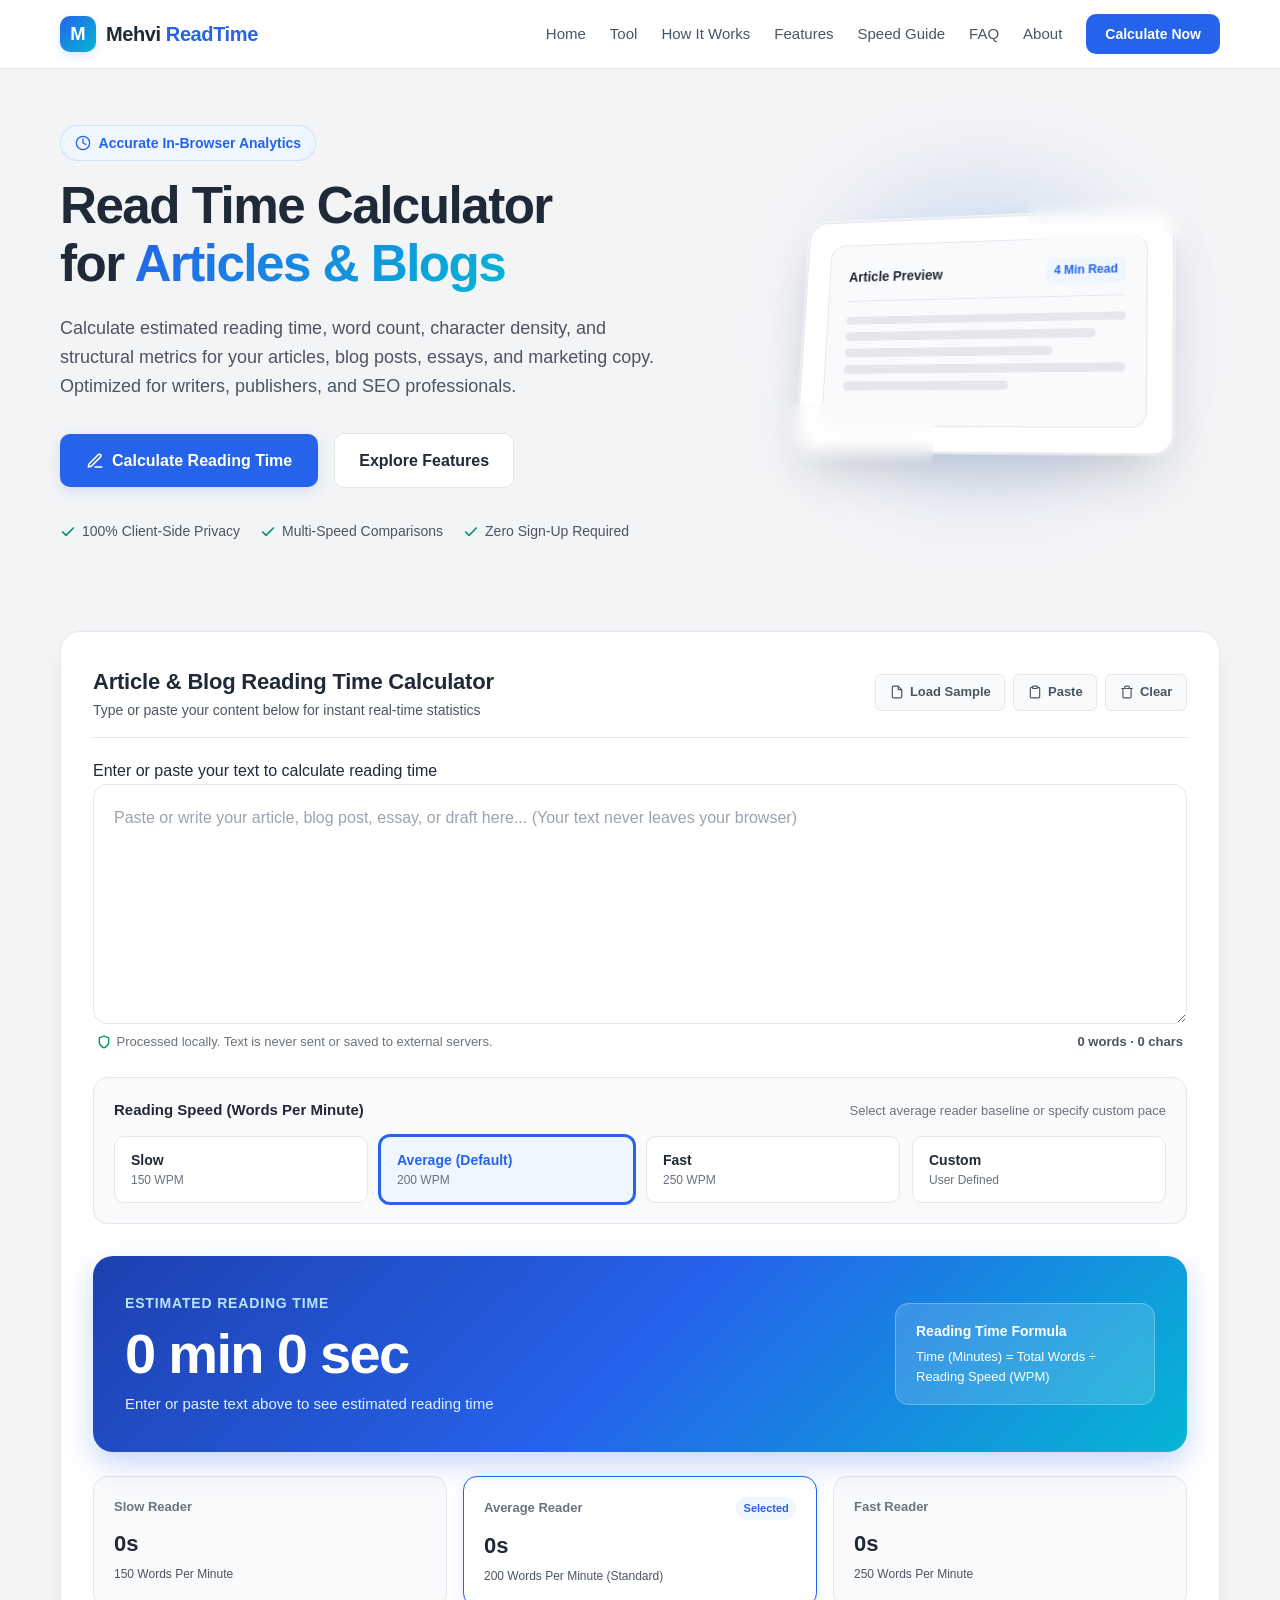
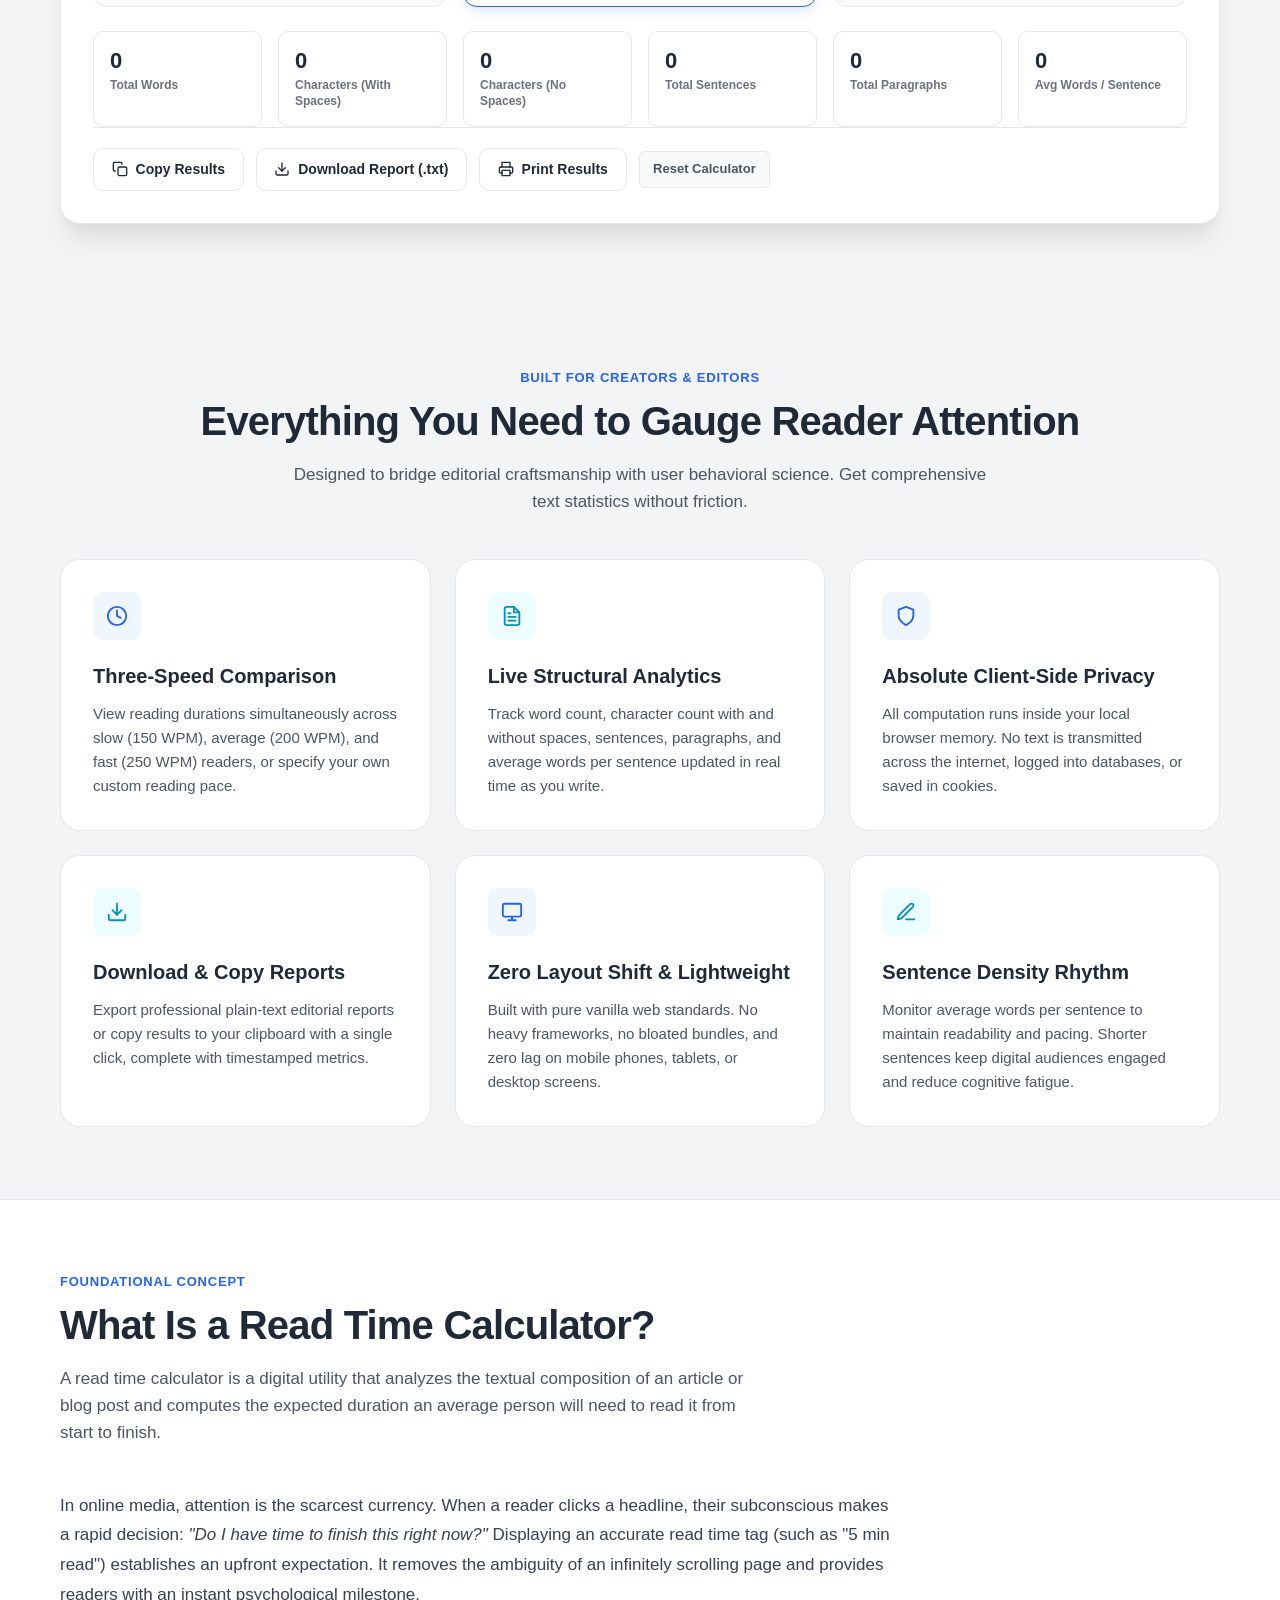
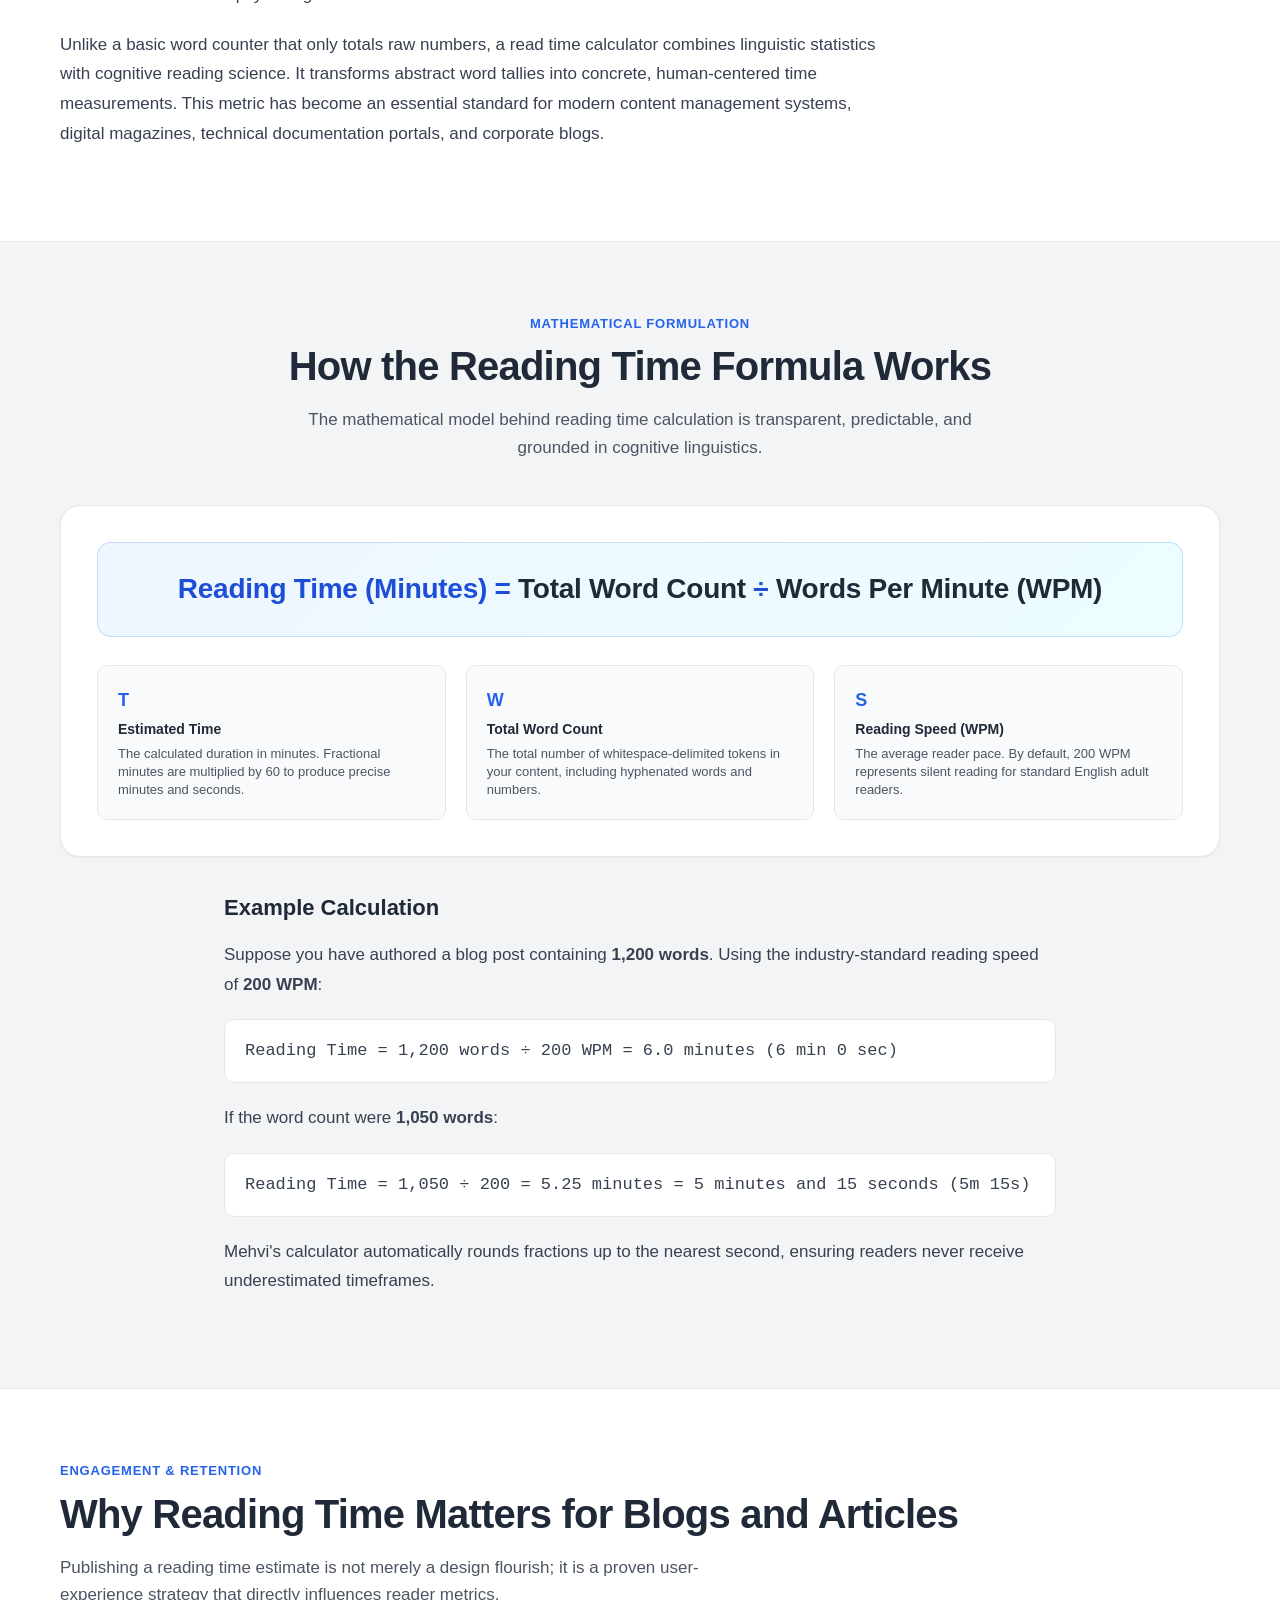
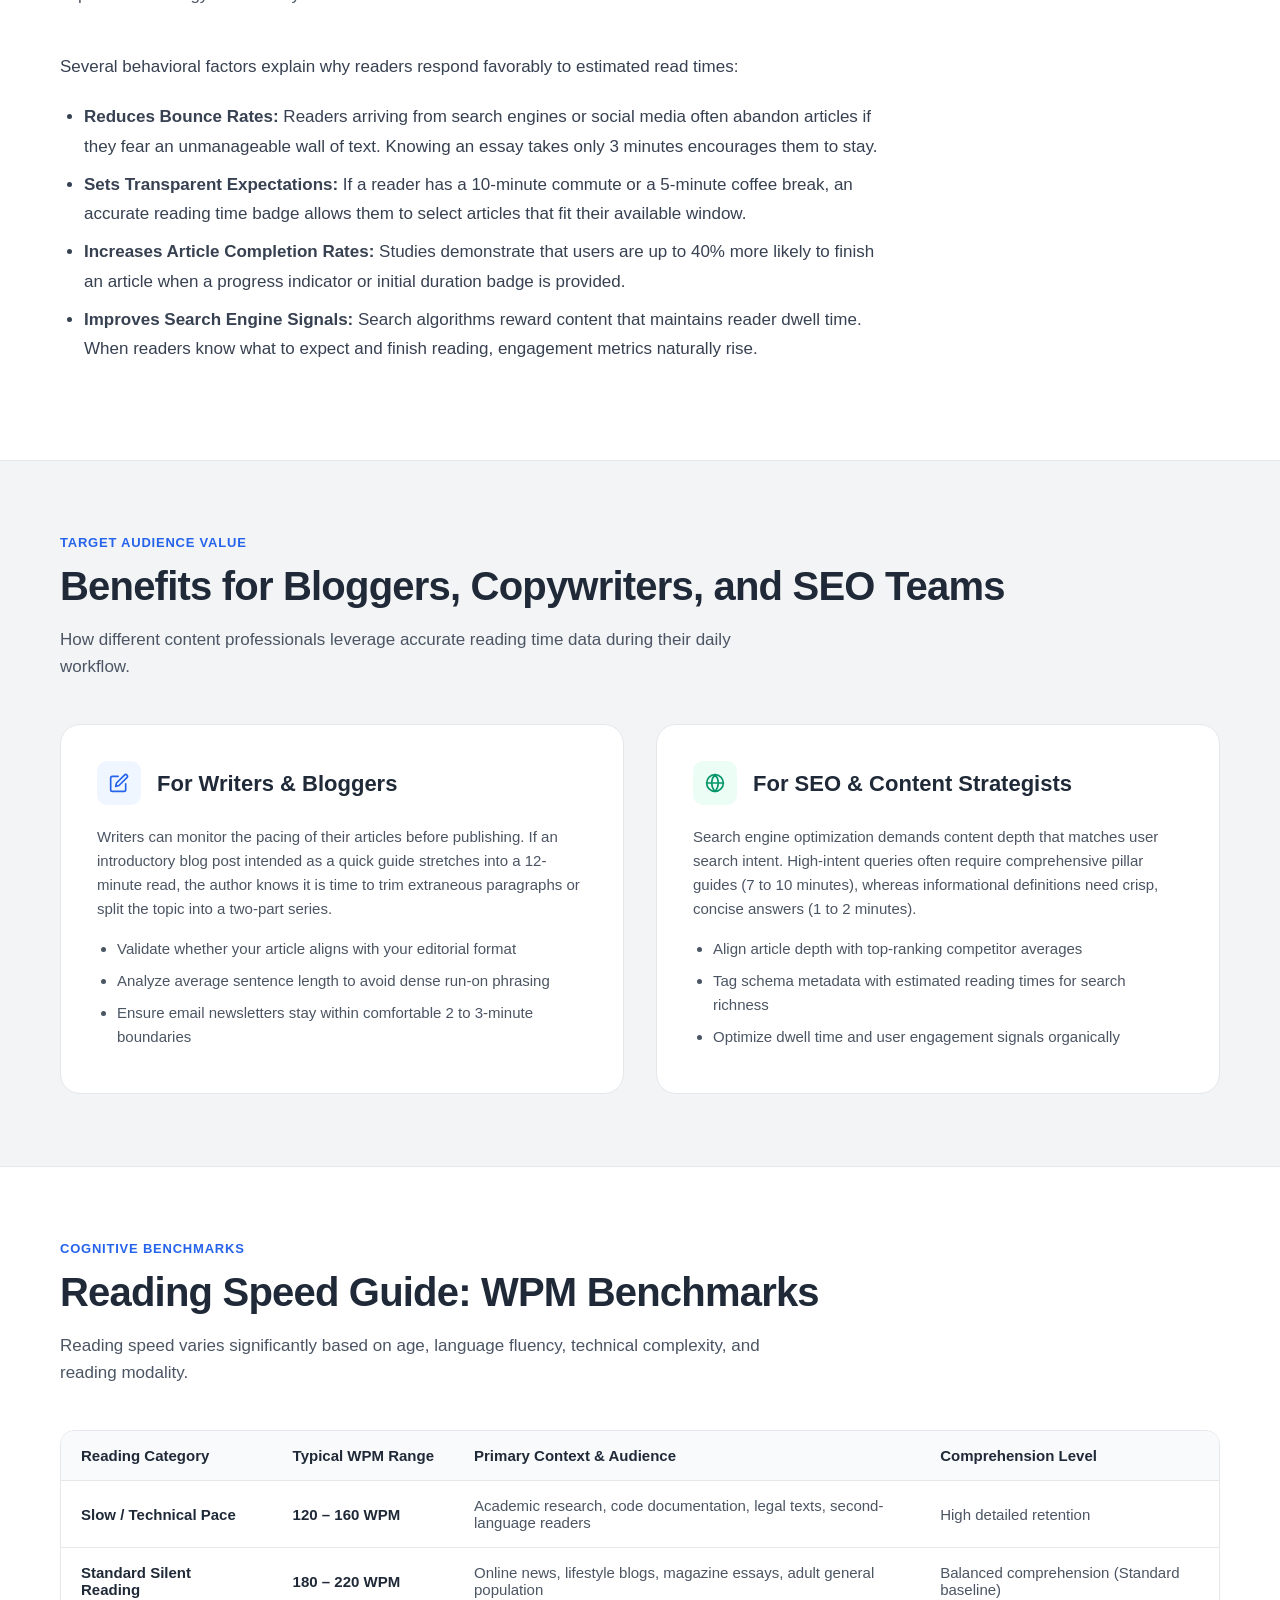
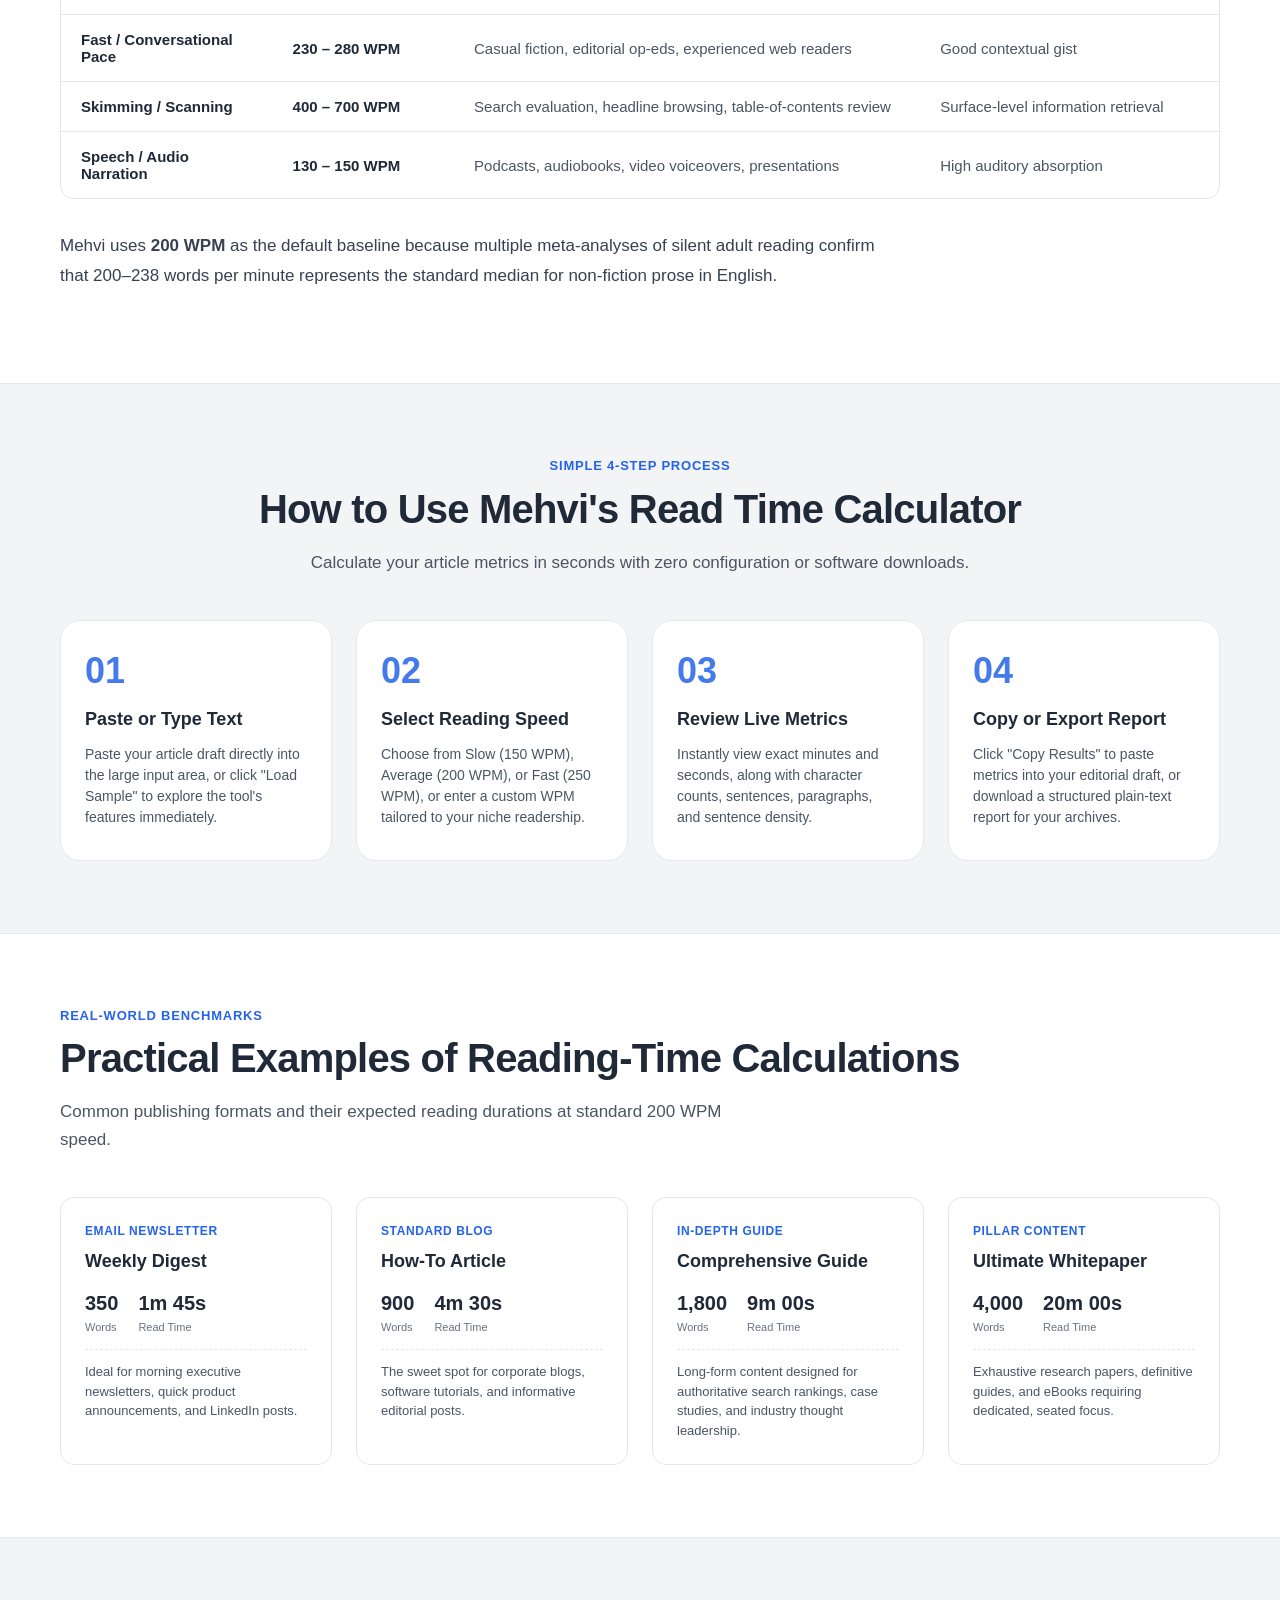
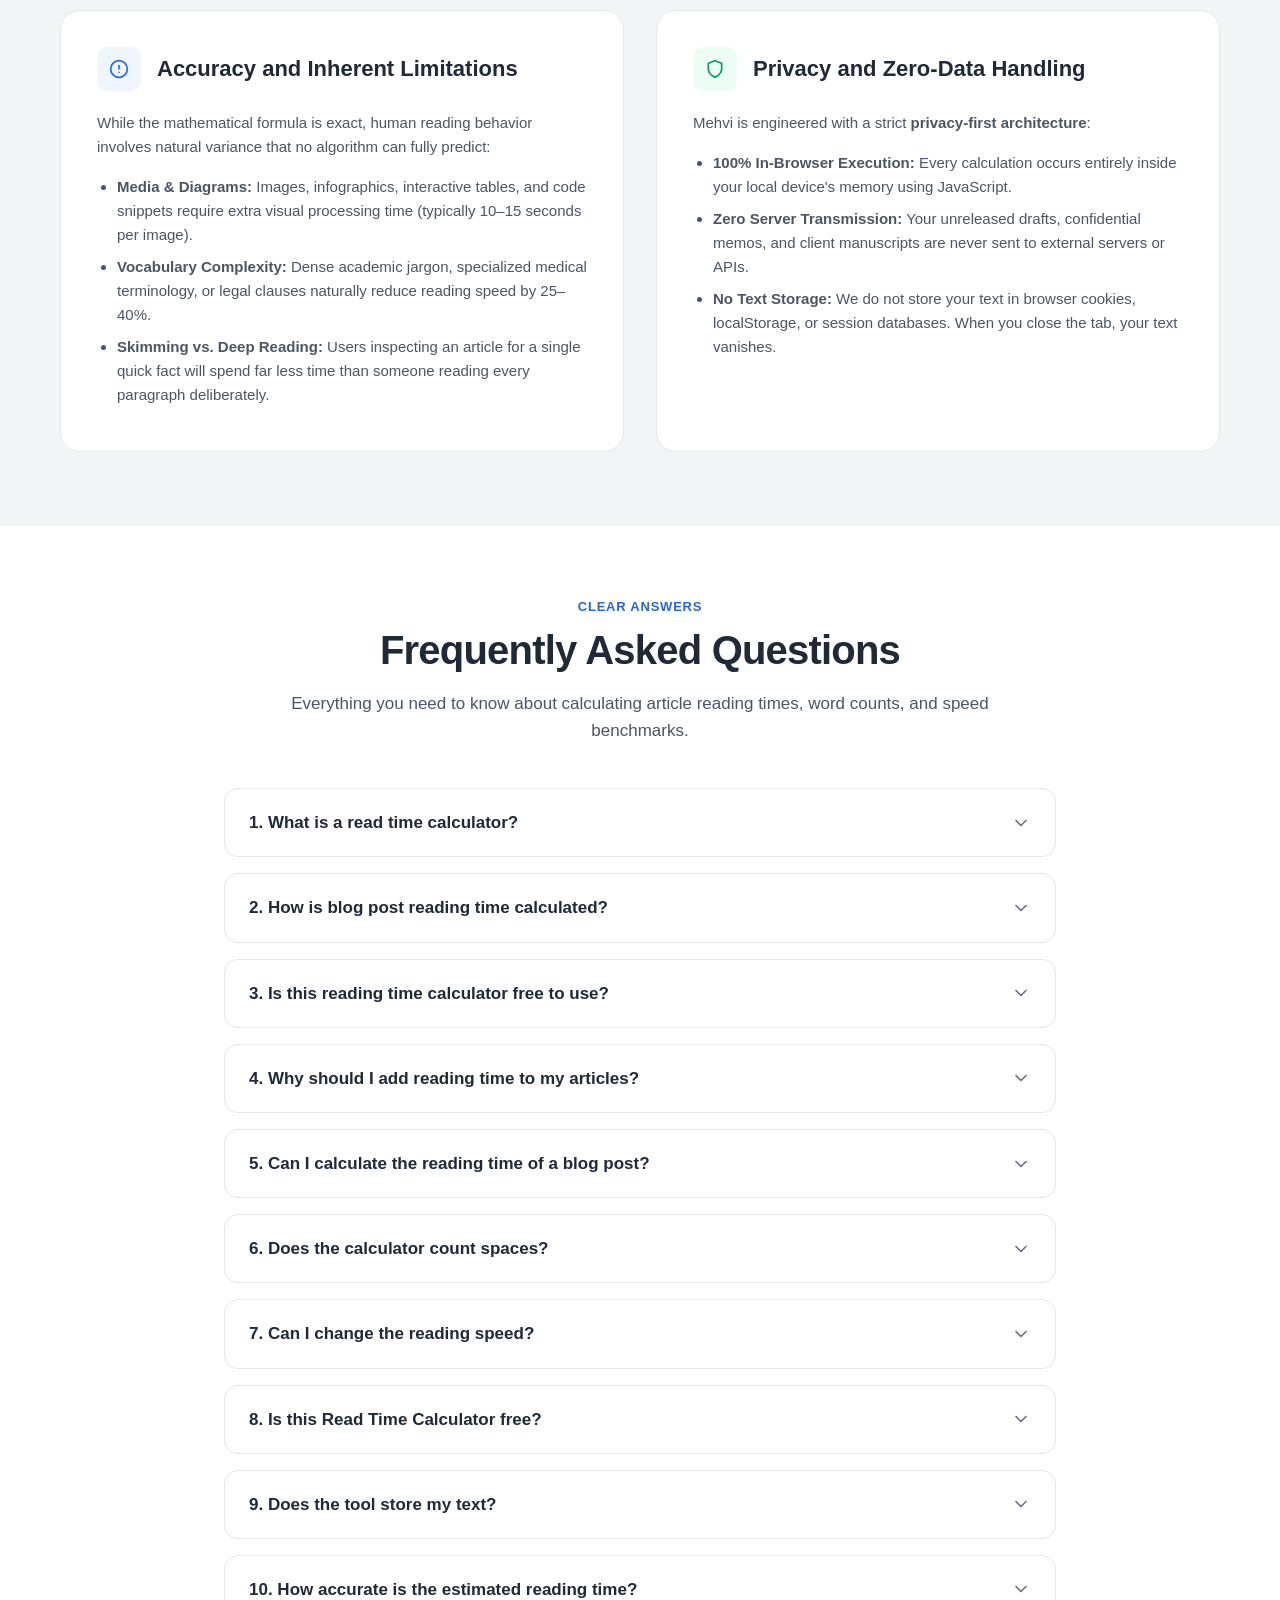
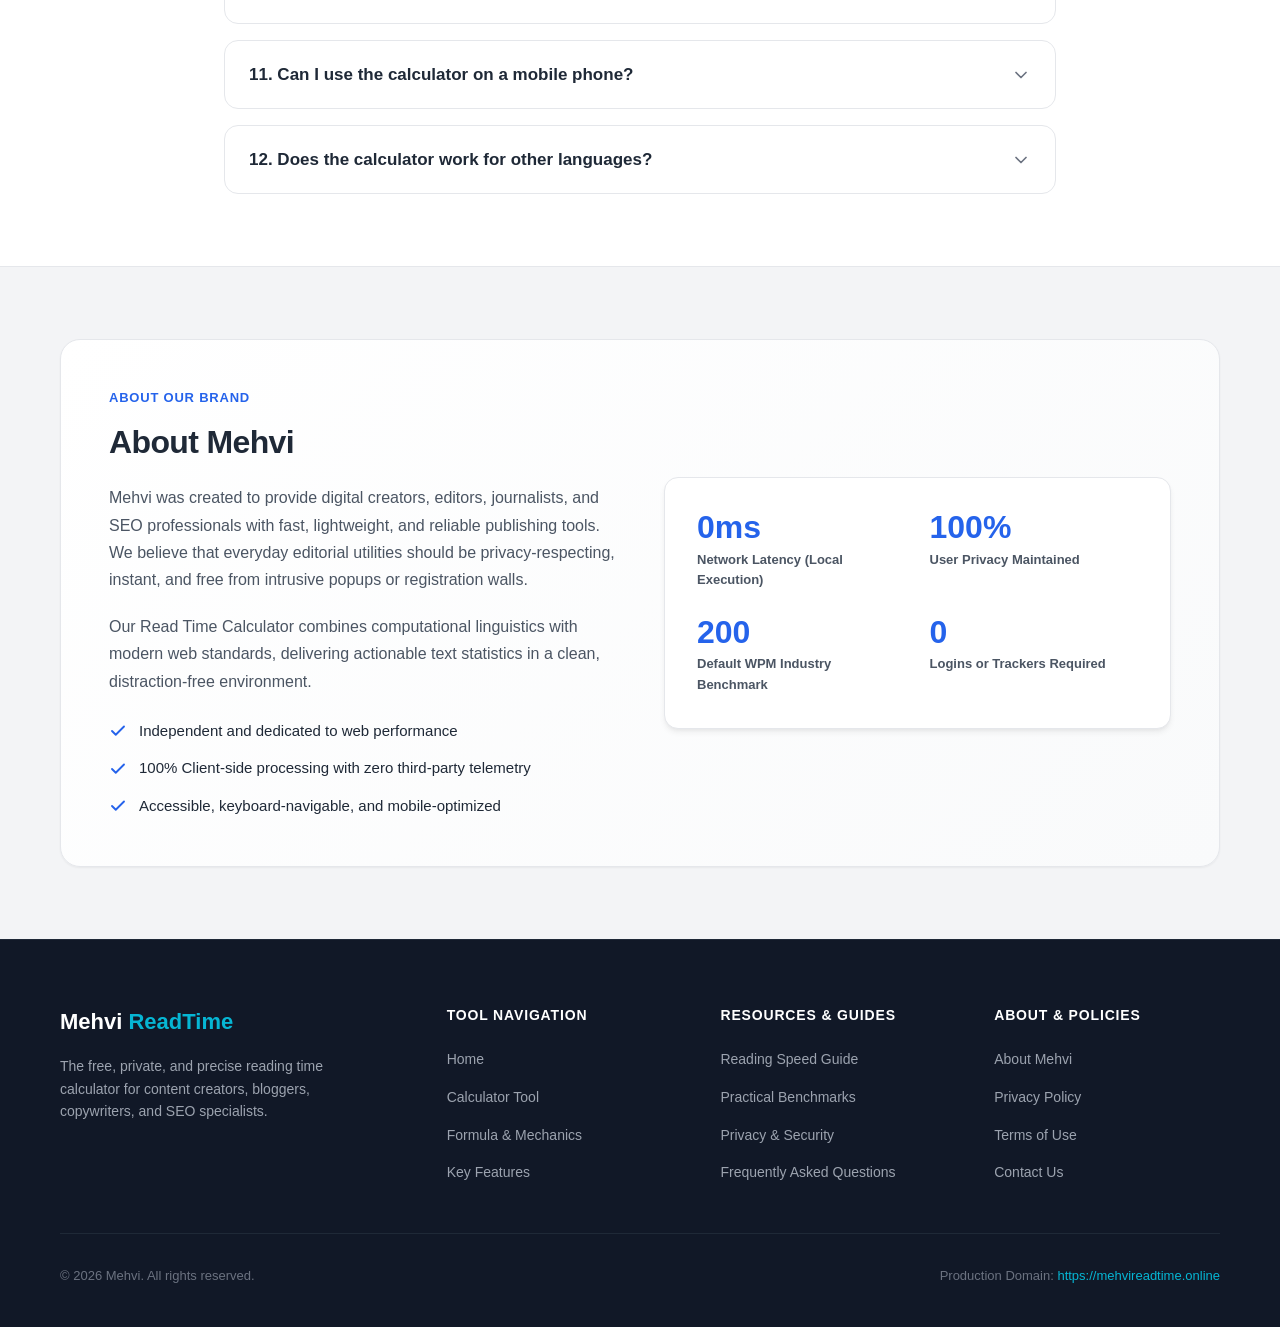
==== commit 404ea53b: "Update index.html" ====
--- a/index.html
+++ b/index.html
@@ -1,11 +1,27 @@
   <meta charset="UTF-8">
   <meta name="viewport" content="width=device-width, initial-scale=1.0">
-  <title>Read Time Calculator for Articles & Blogs — Mehvi</title>
-  <meta name="description" content="Calculate estimated reading time, word count, and comprehensive text statistics for articles and essays directly in your browser.">
+  <title>Free Reading Time Calculator & Word Count Estimator — Mehvi</title>
+  <meta name="description" content="Calculate accurate article reading time, speaking duration, and word count instantly. Free WPM speed estimator for writers, bloggers, and students.">
   <link rel="canonical" href="https://mehvireadtime.online/">
   <meta name="robots" content="index, follow">
   <meta name="theme-color" content="#2563EB">
-
+<!-- WebApplication Schema Markup for Mehvi Read Time -->
+<script type="application/ld+json">
+{
+  "@context": "https://schema.org",
+  "@type": "WebApplication",
+  "name": "Mehvi Read Time Calculator",
+  "url": "https://mehvireadtime.online/",
+  "description": "Calculate accurate article reading time, speaking duration, and word count instantly.",
+  "applicationCategory": "UtilitiesApplication",
+  "operatingSystem": "All",
+  "offers": {
+    "@type": "Offer",
+    "price": "0",
+    "priceCurrency": "USD"
+  }
+}
+</script>
   <!-- Open Graph / Facebook -->
   <meta property="og:type" content="website">
   <meta property="og:url" content="https://mehvireadtime.online">
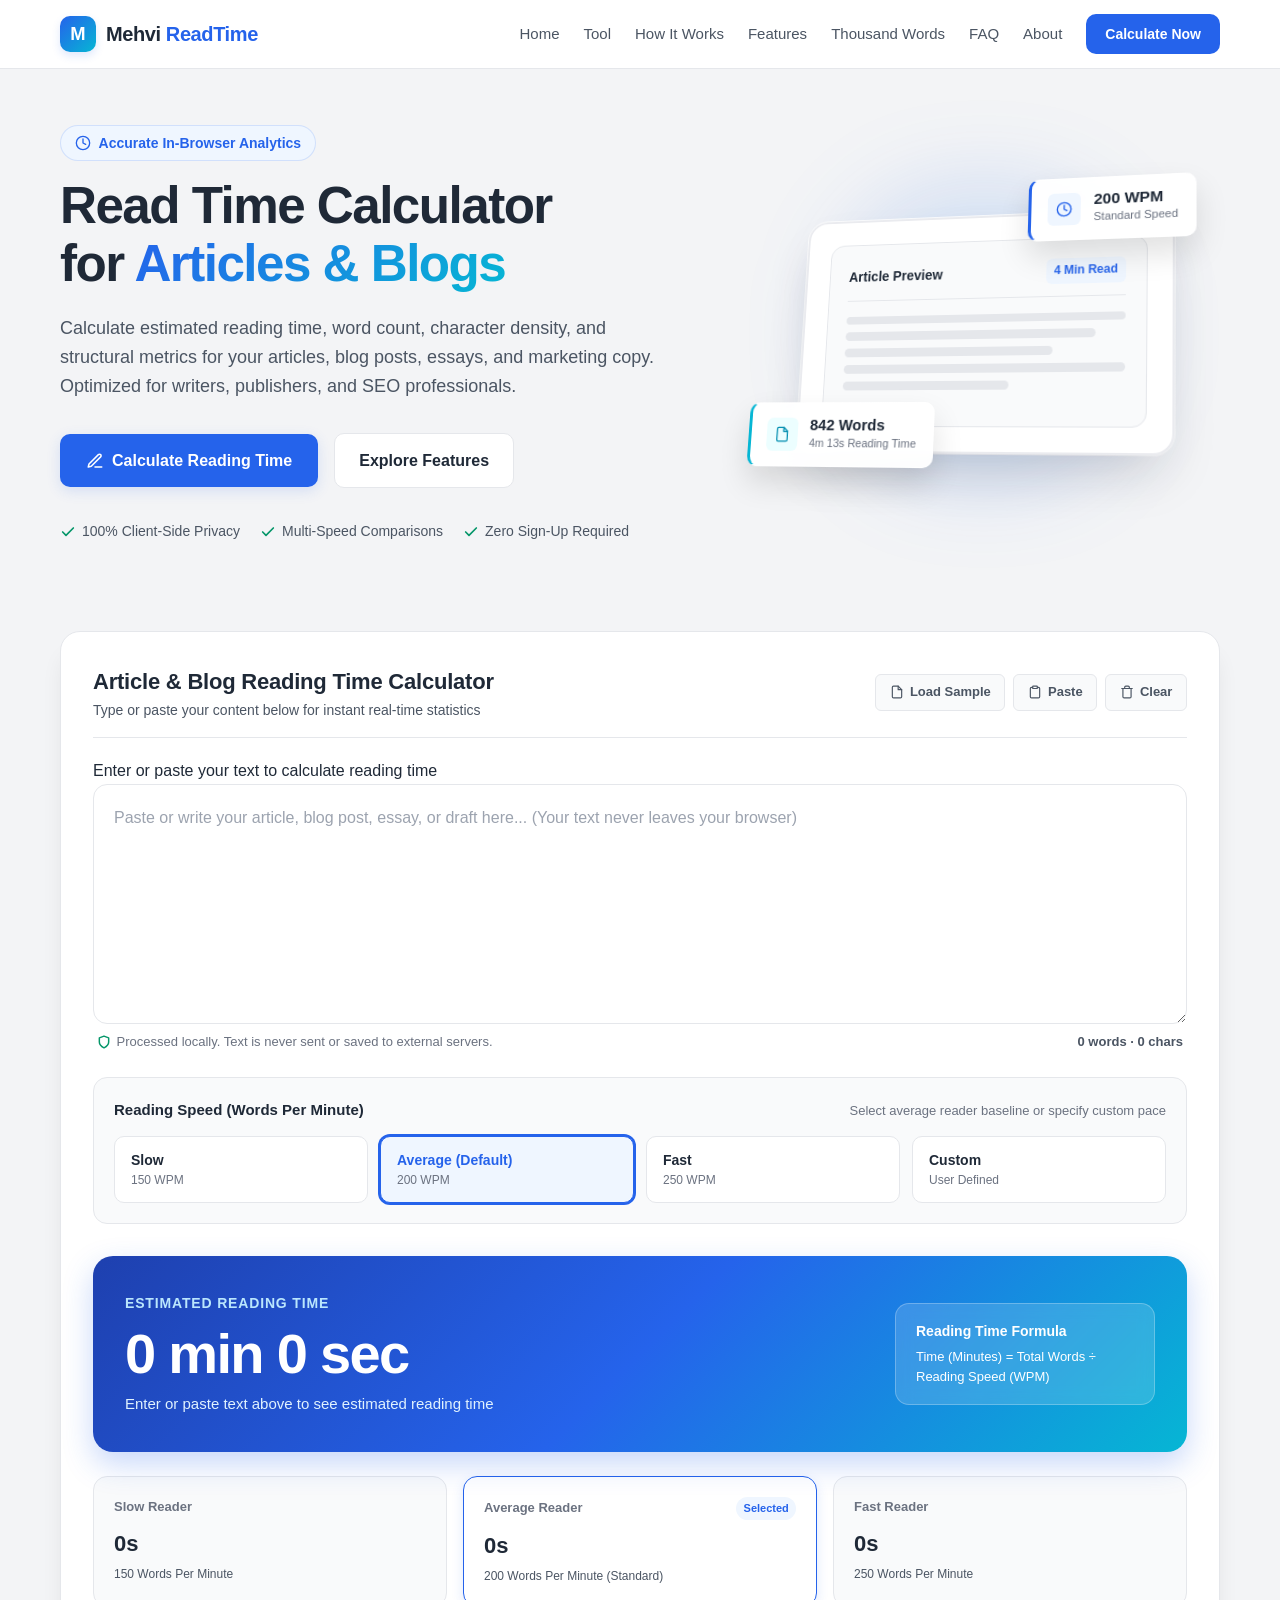
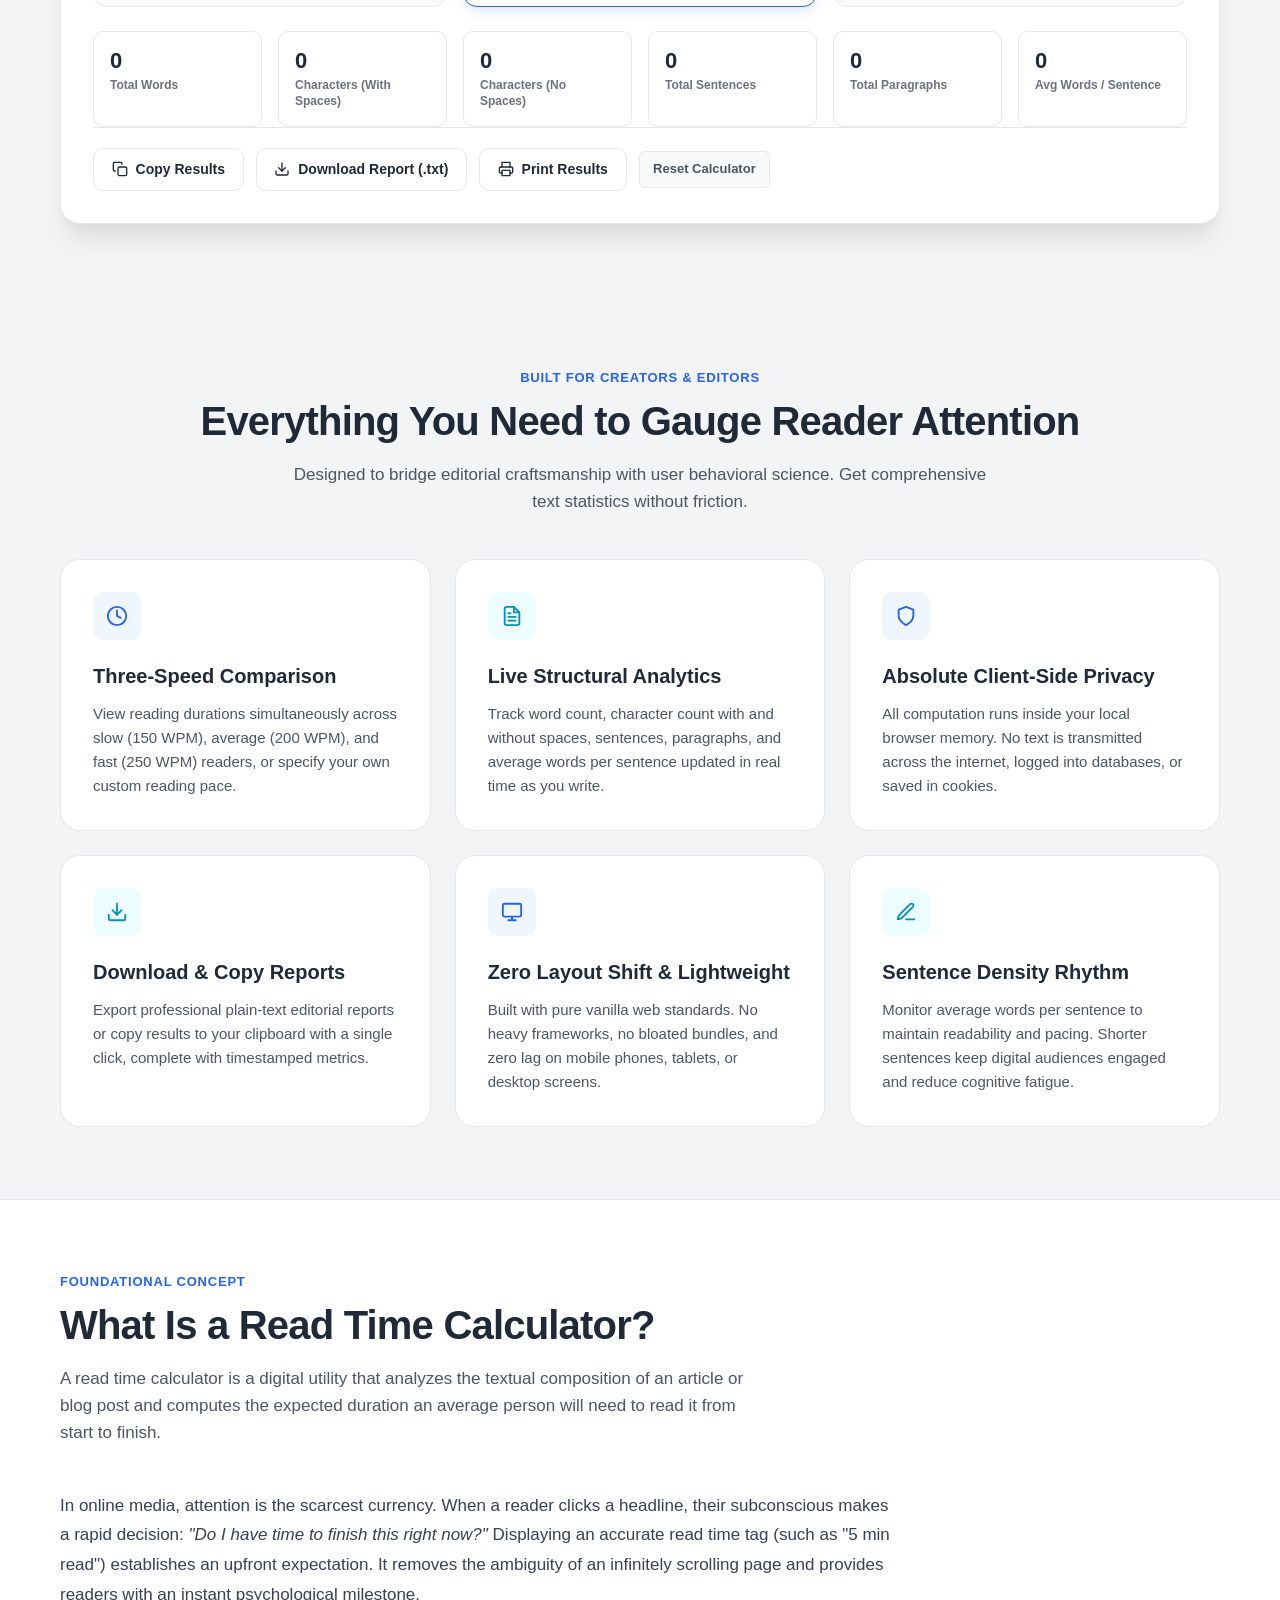
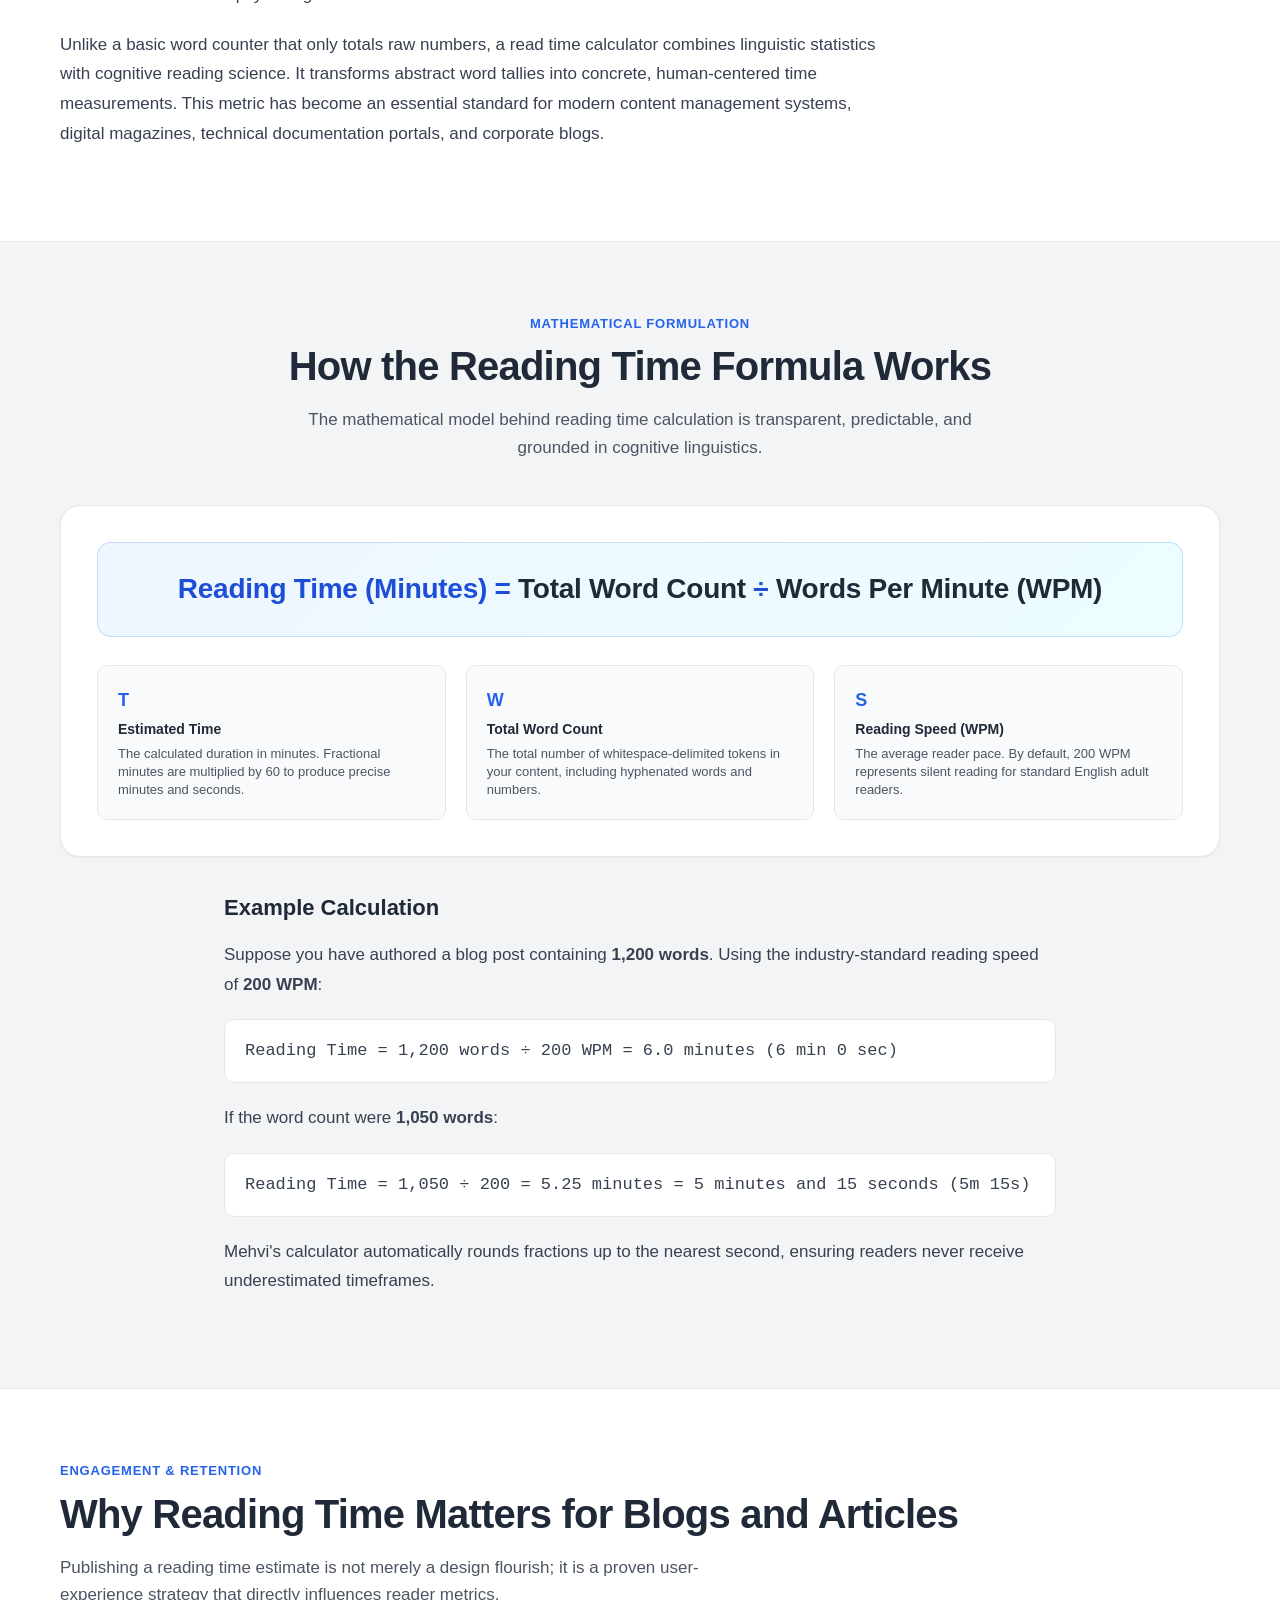
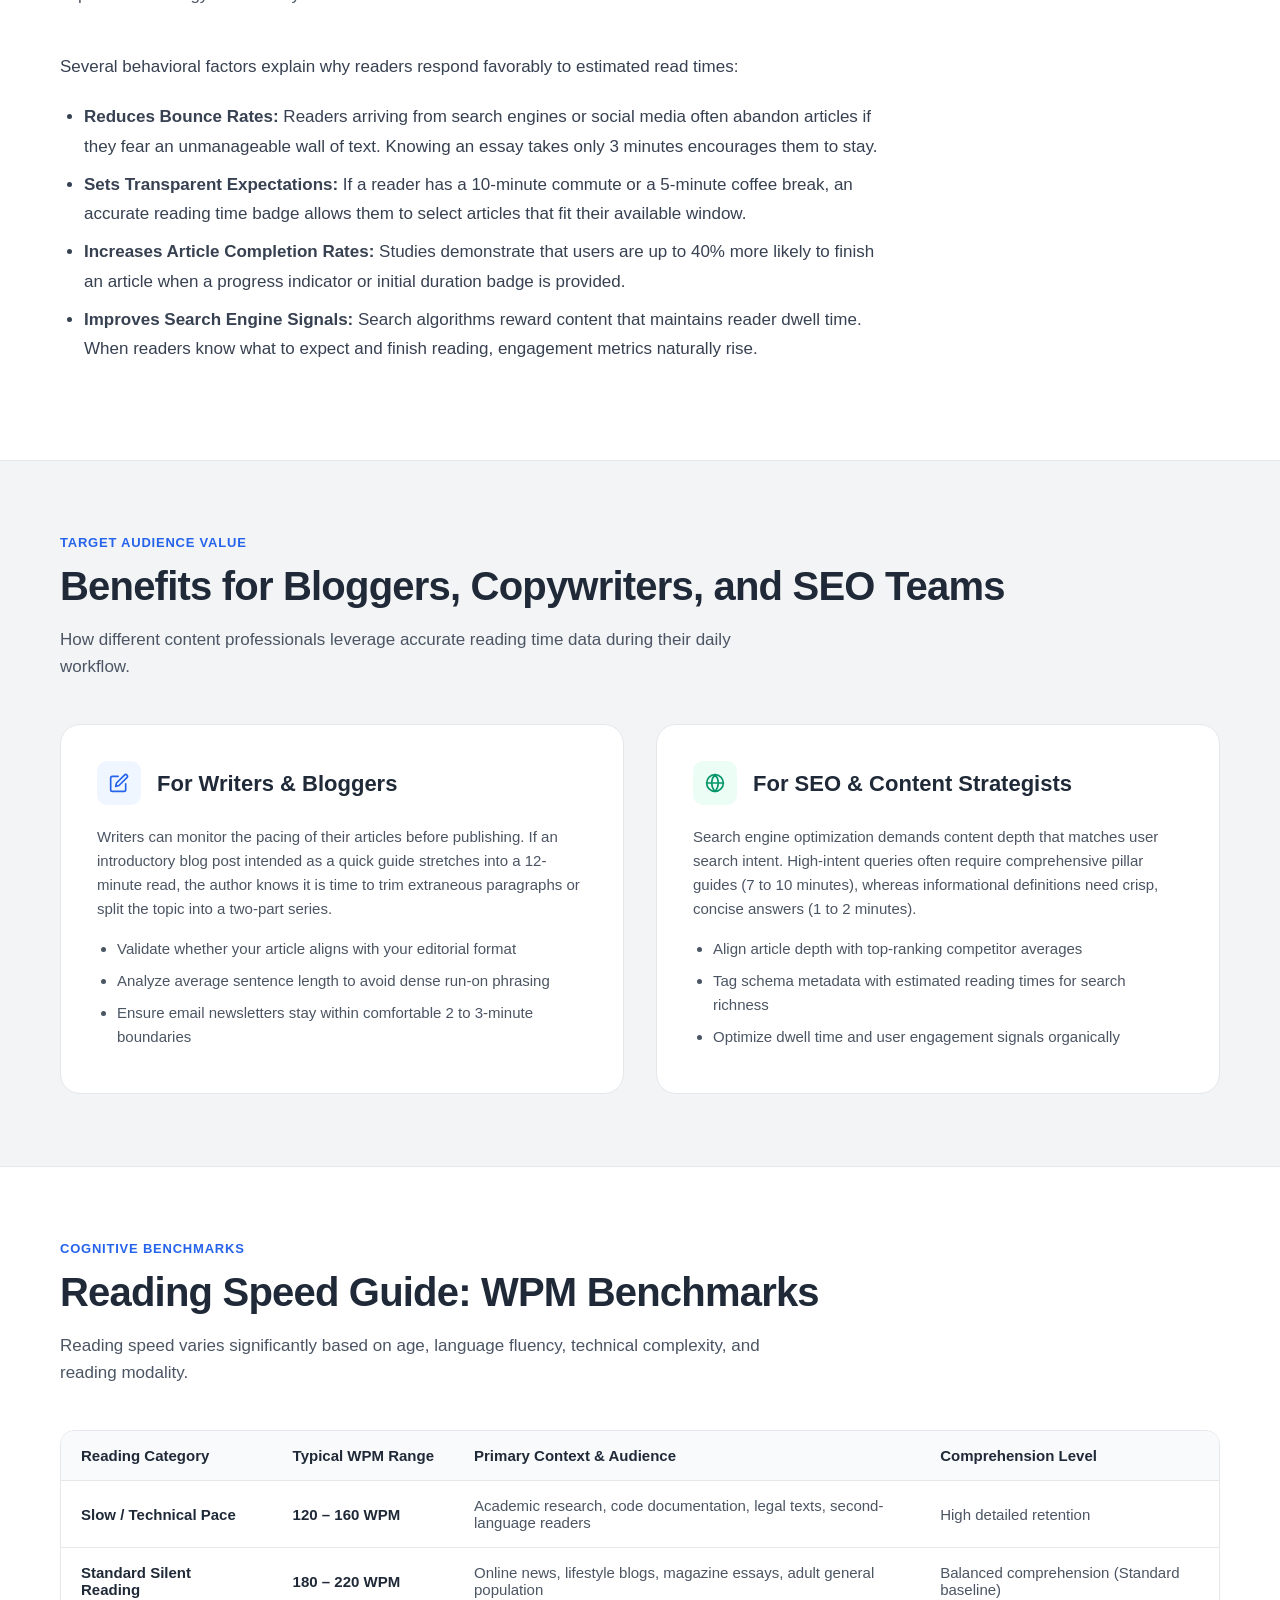
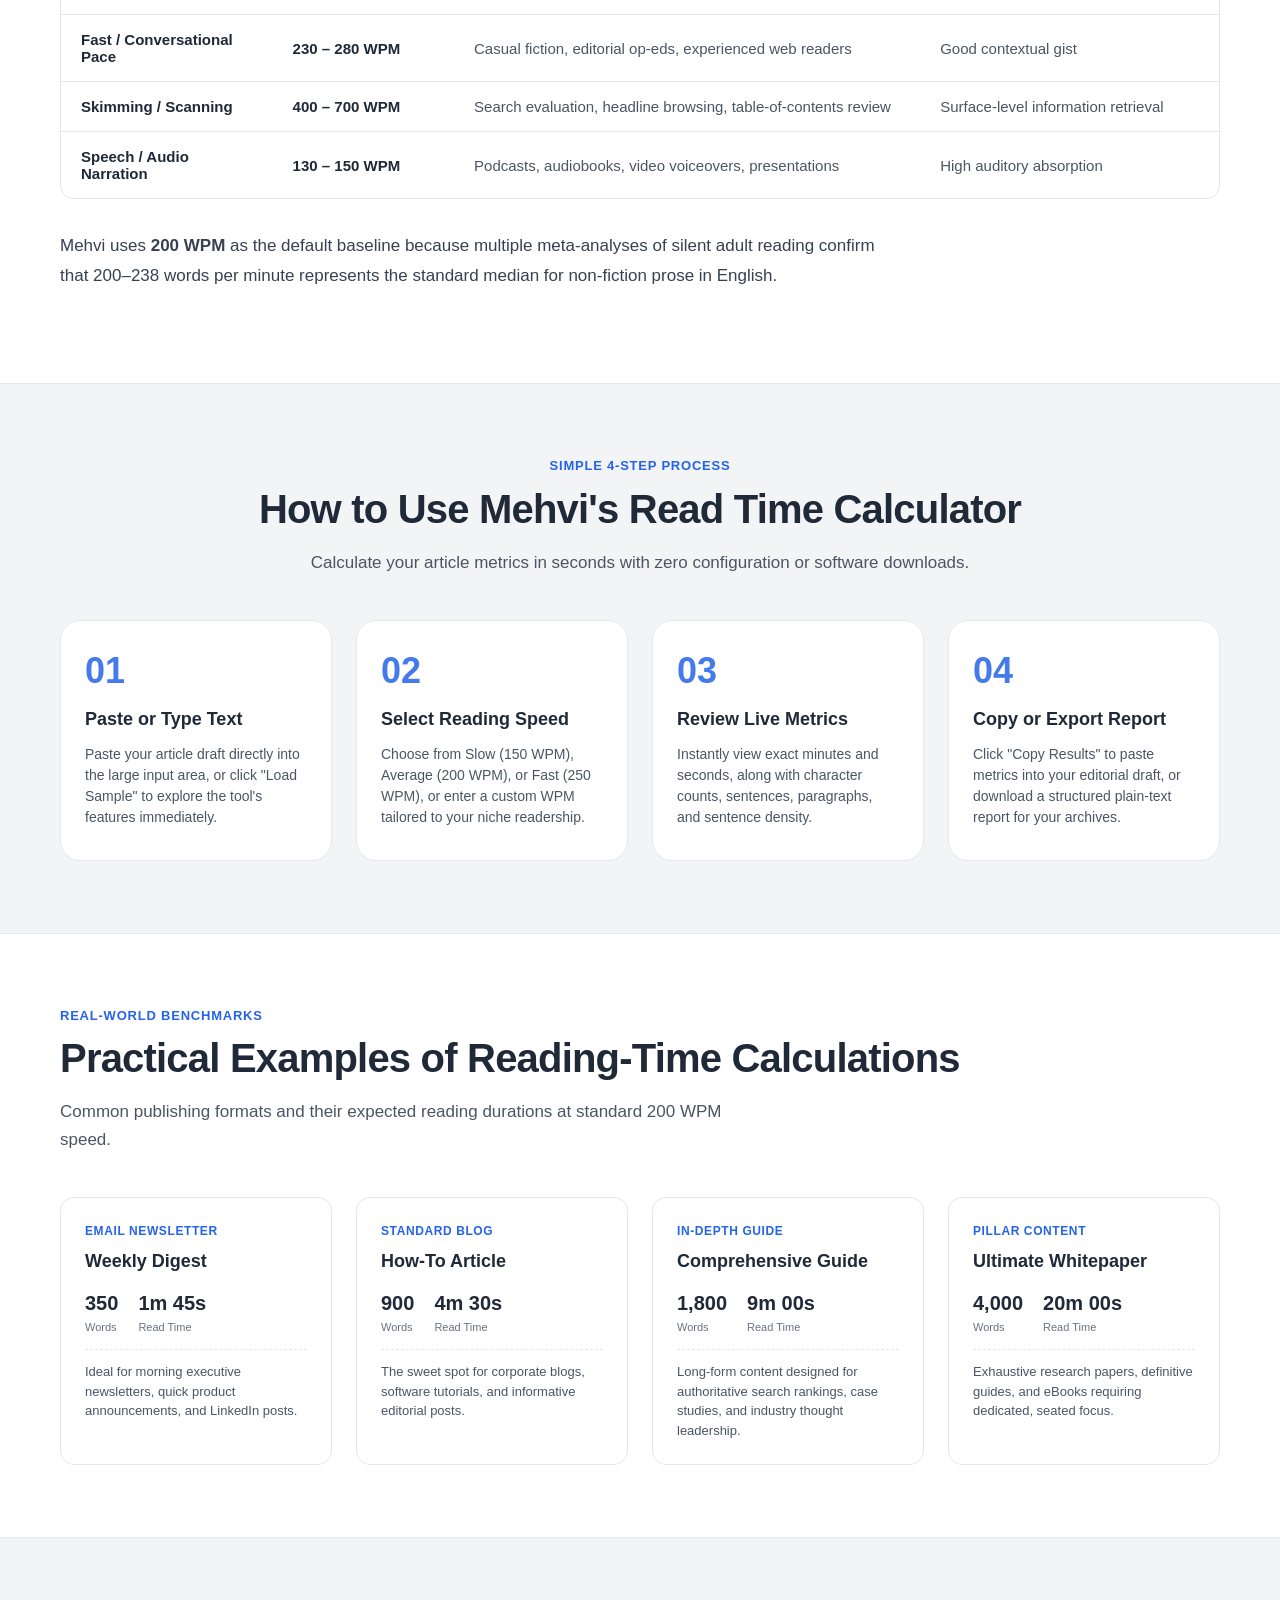
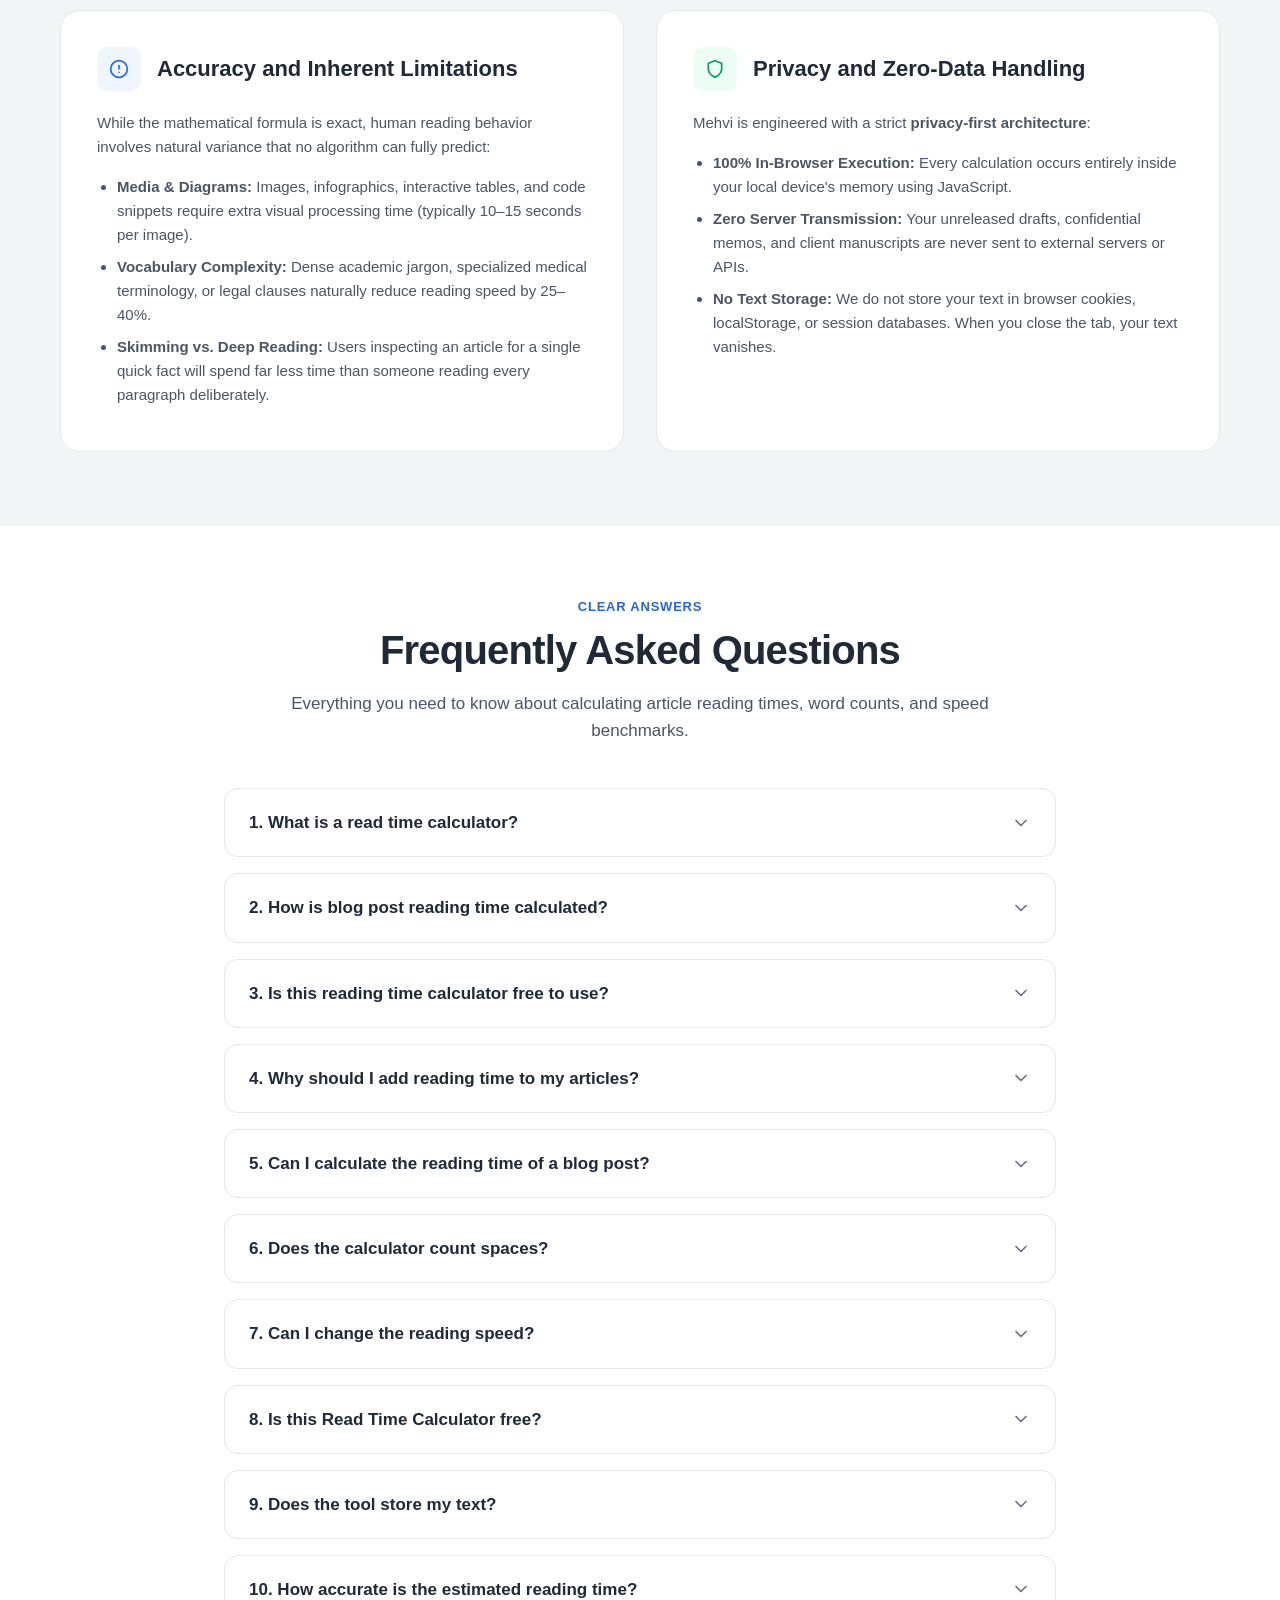
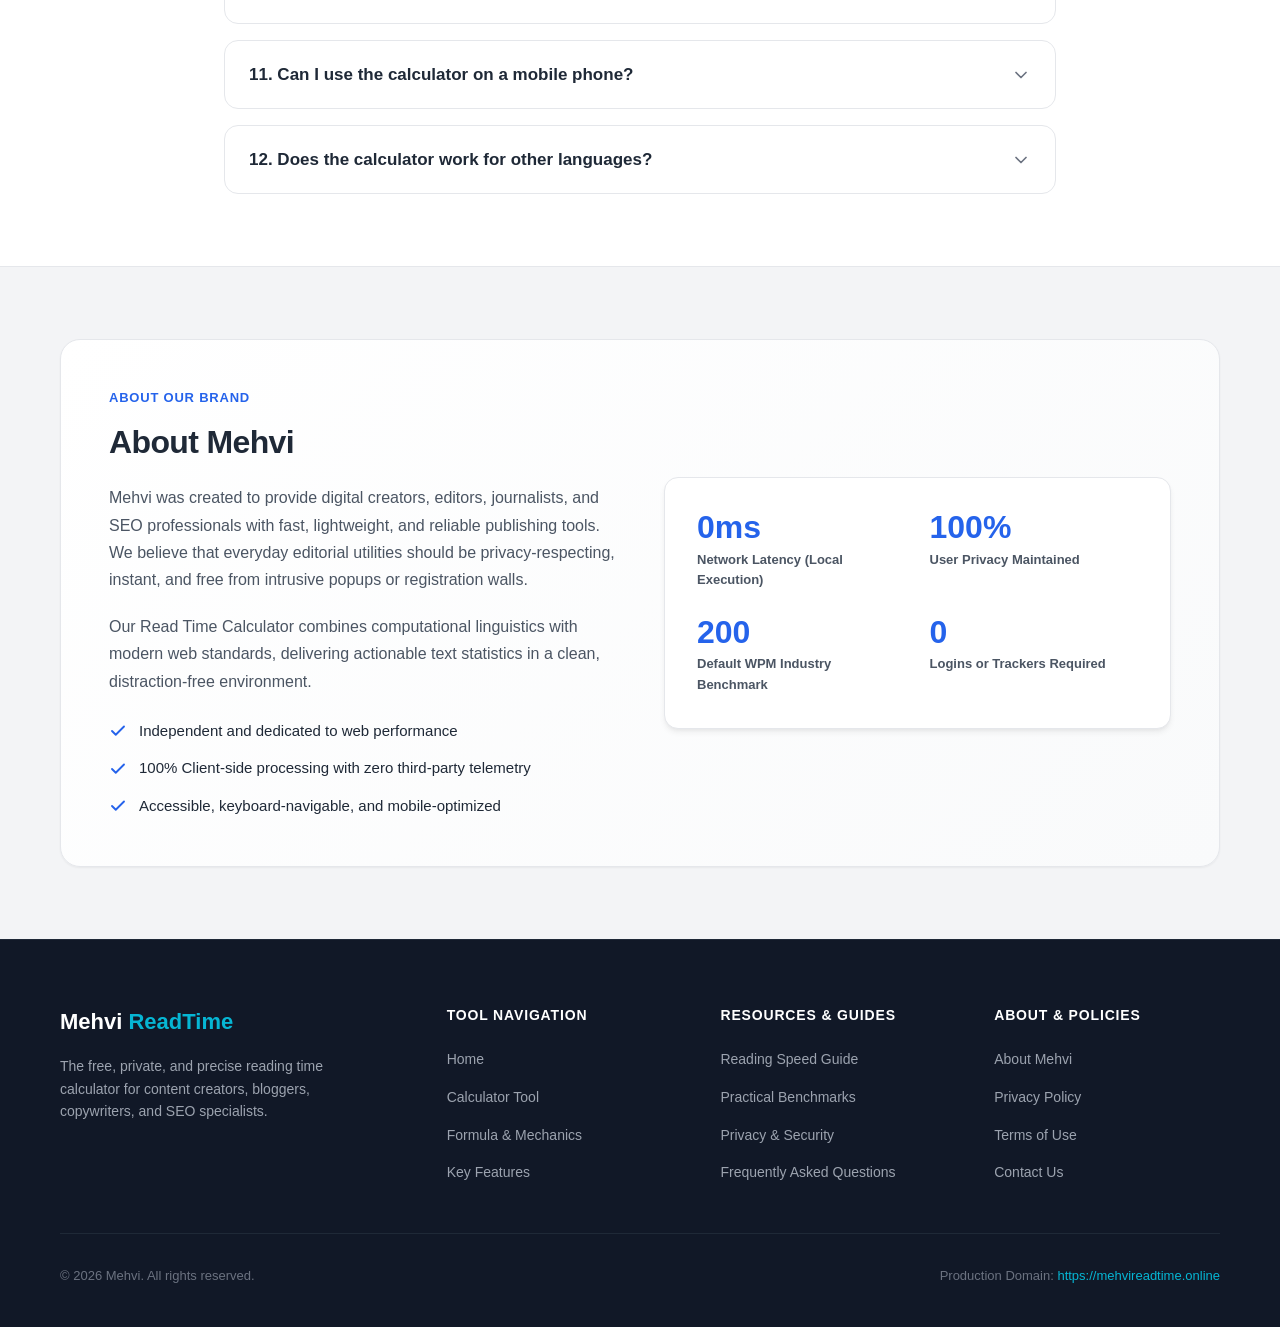
==== commit bc1d49c9: "Update index.html" ====
--- a/index.html
+++ b/index.html
@@ -141,9 +141,9 @@
           <a href="#calculator" class="nav-link">Tool</a>
           <a href="#how-it-works" class="nav-link">How It Works</a>
           <a href="#features" class="nav-link">Features</a>
-          <a href="#speed-guide" class="nav-link">Speed Guide</a>
+          <a href="1000words.html" class="nav-link">Thousand Words</a>
           <a href="#faq" class="nav-link">FAQ</a>
-          <a href="#about" class="nav-link">About</a>
+          <a href="about-us.html" class="nav-link">About</a>
           <a href="#calculator" class="nav-cta-btn">Calculate Now</a>
         </nav>
 
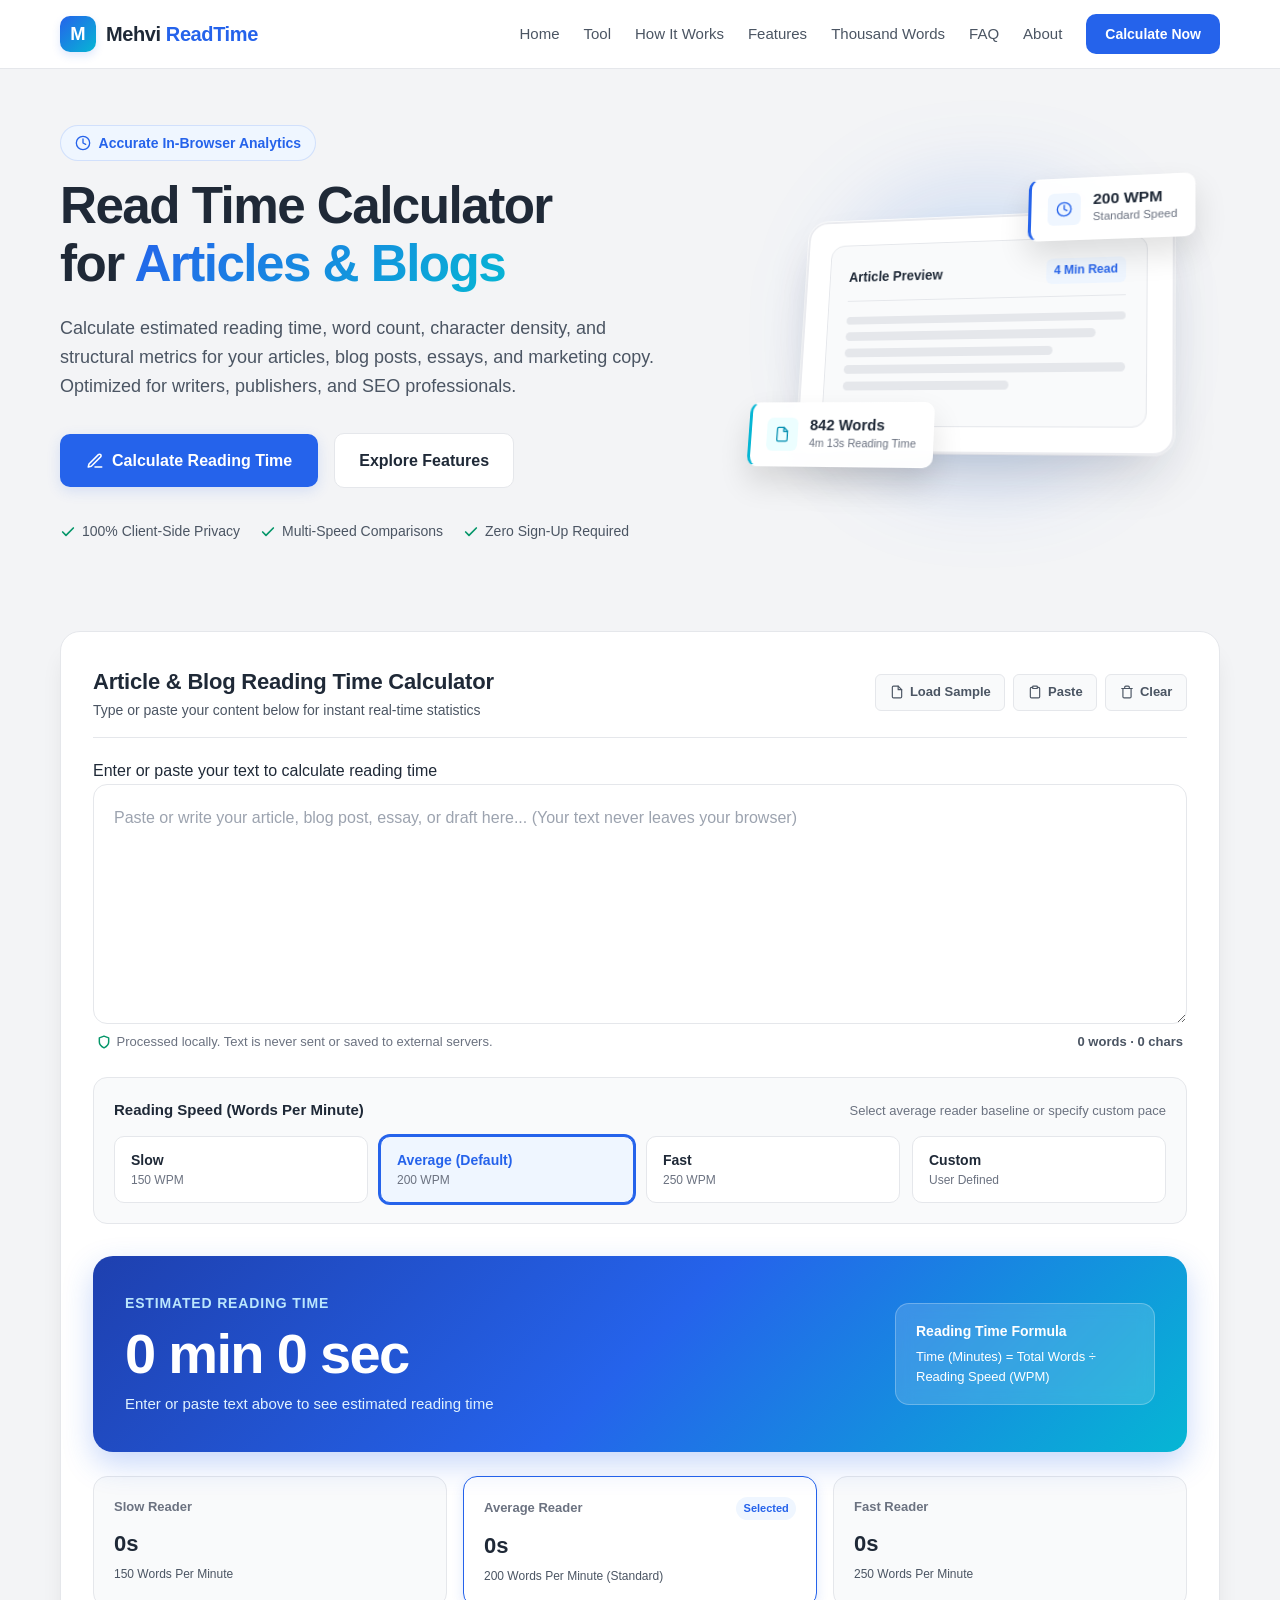
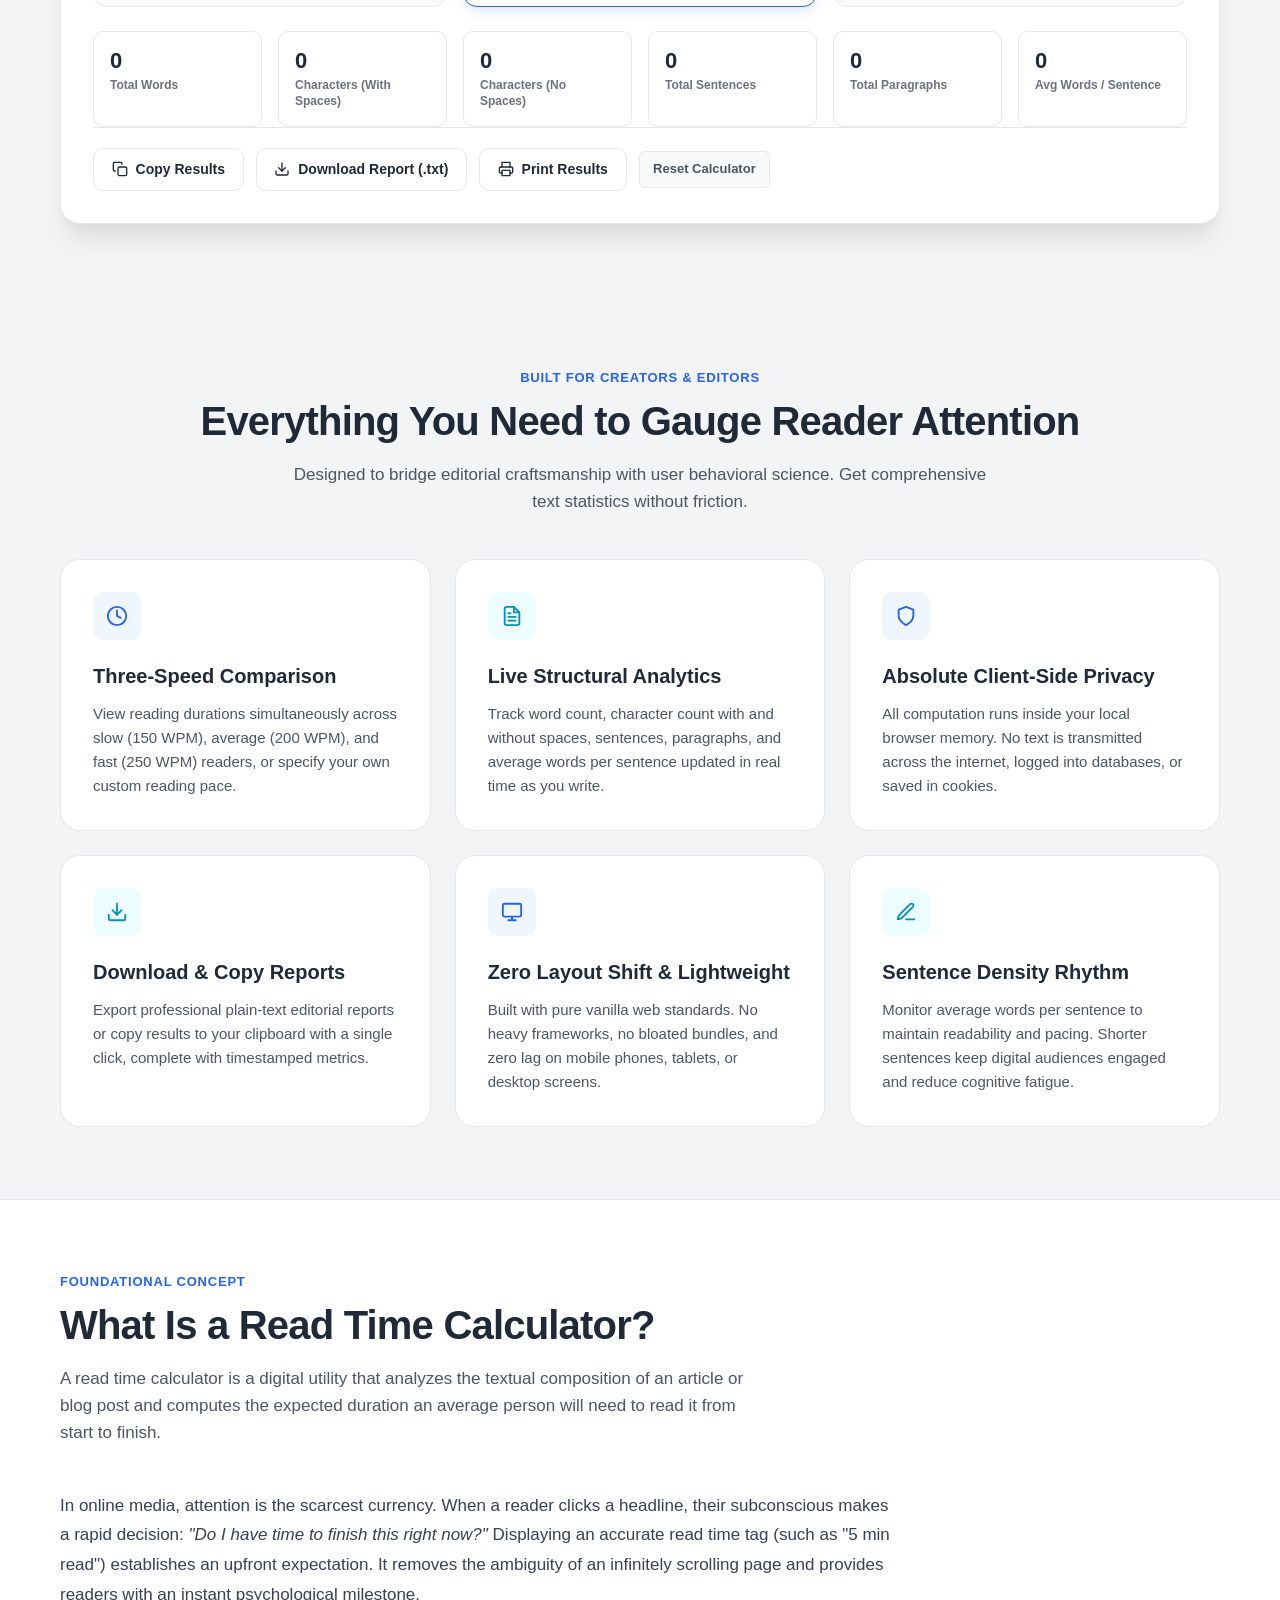
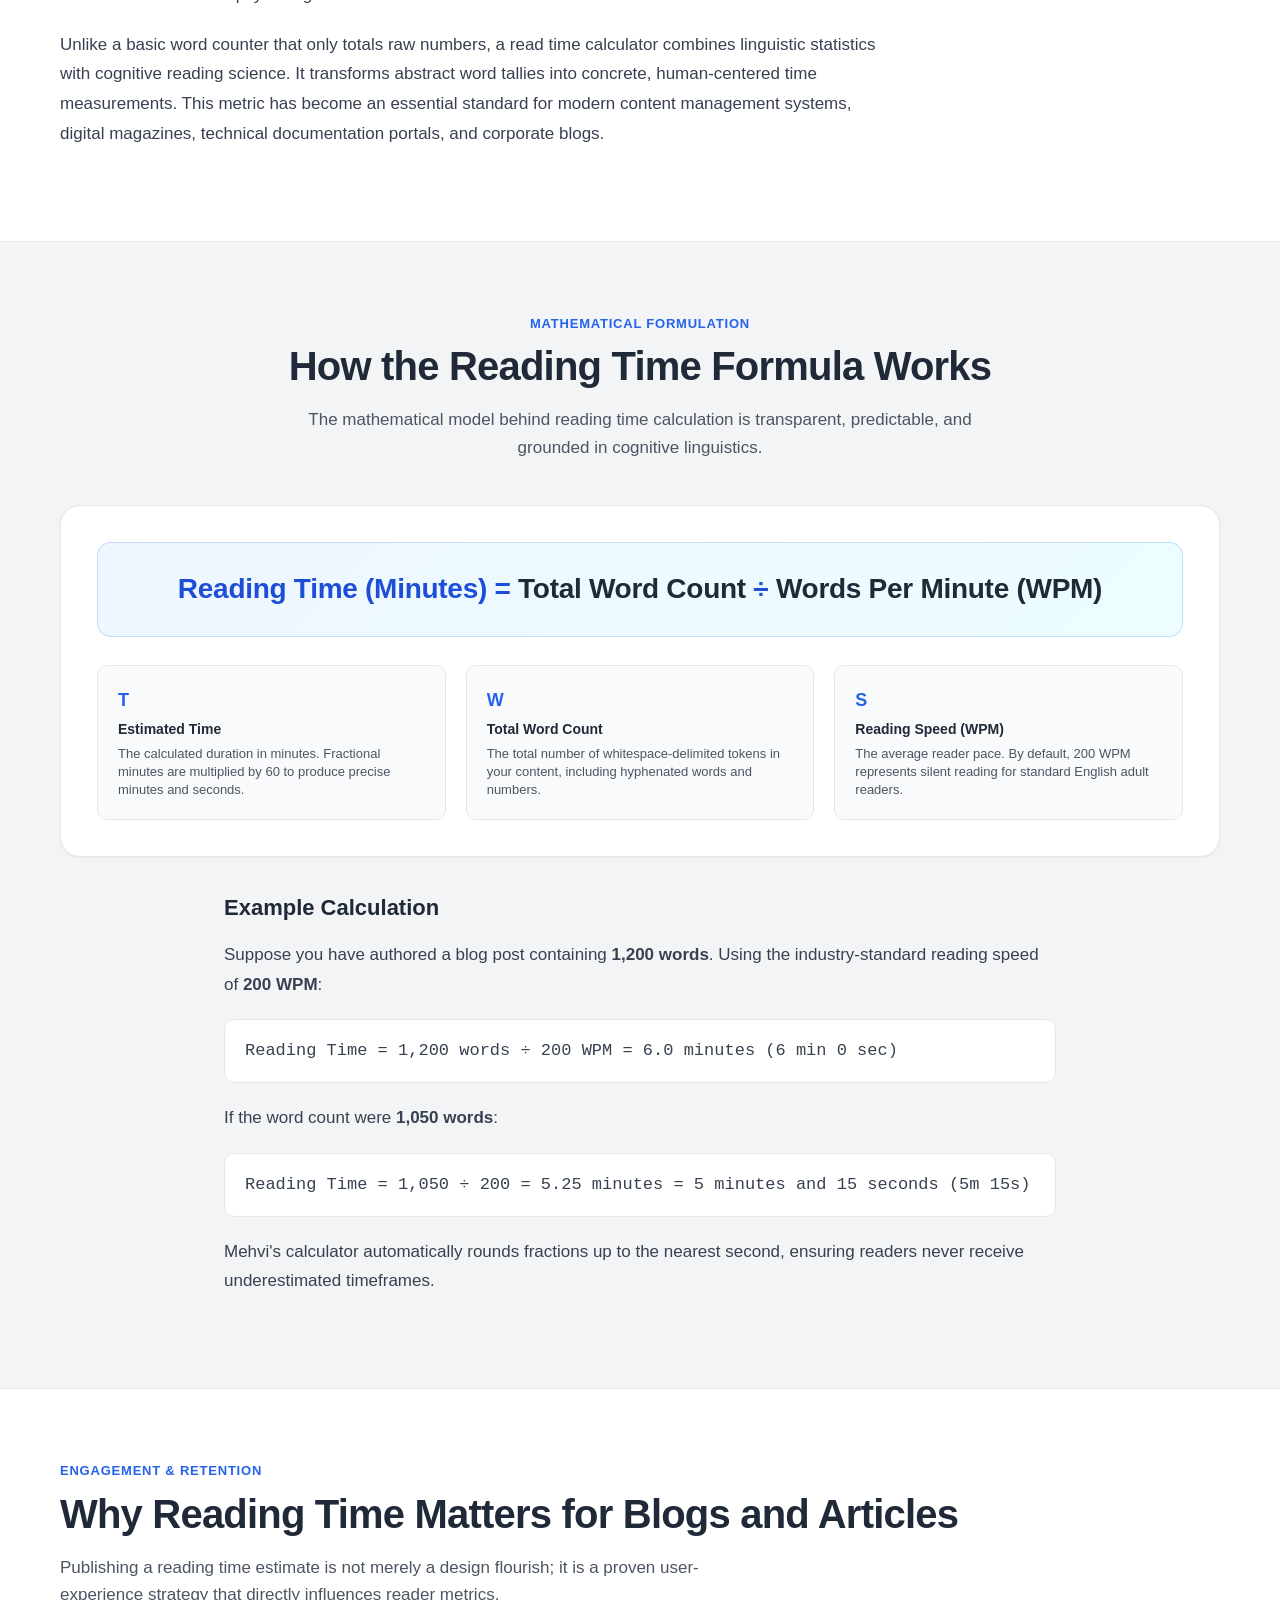
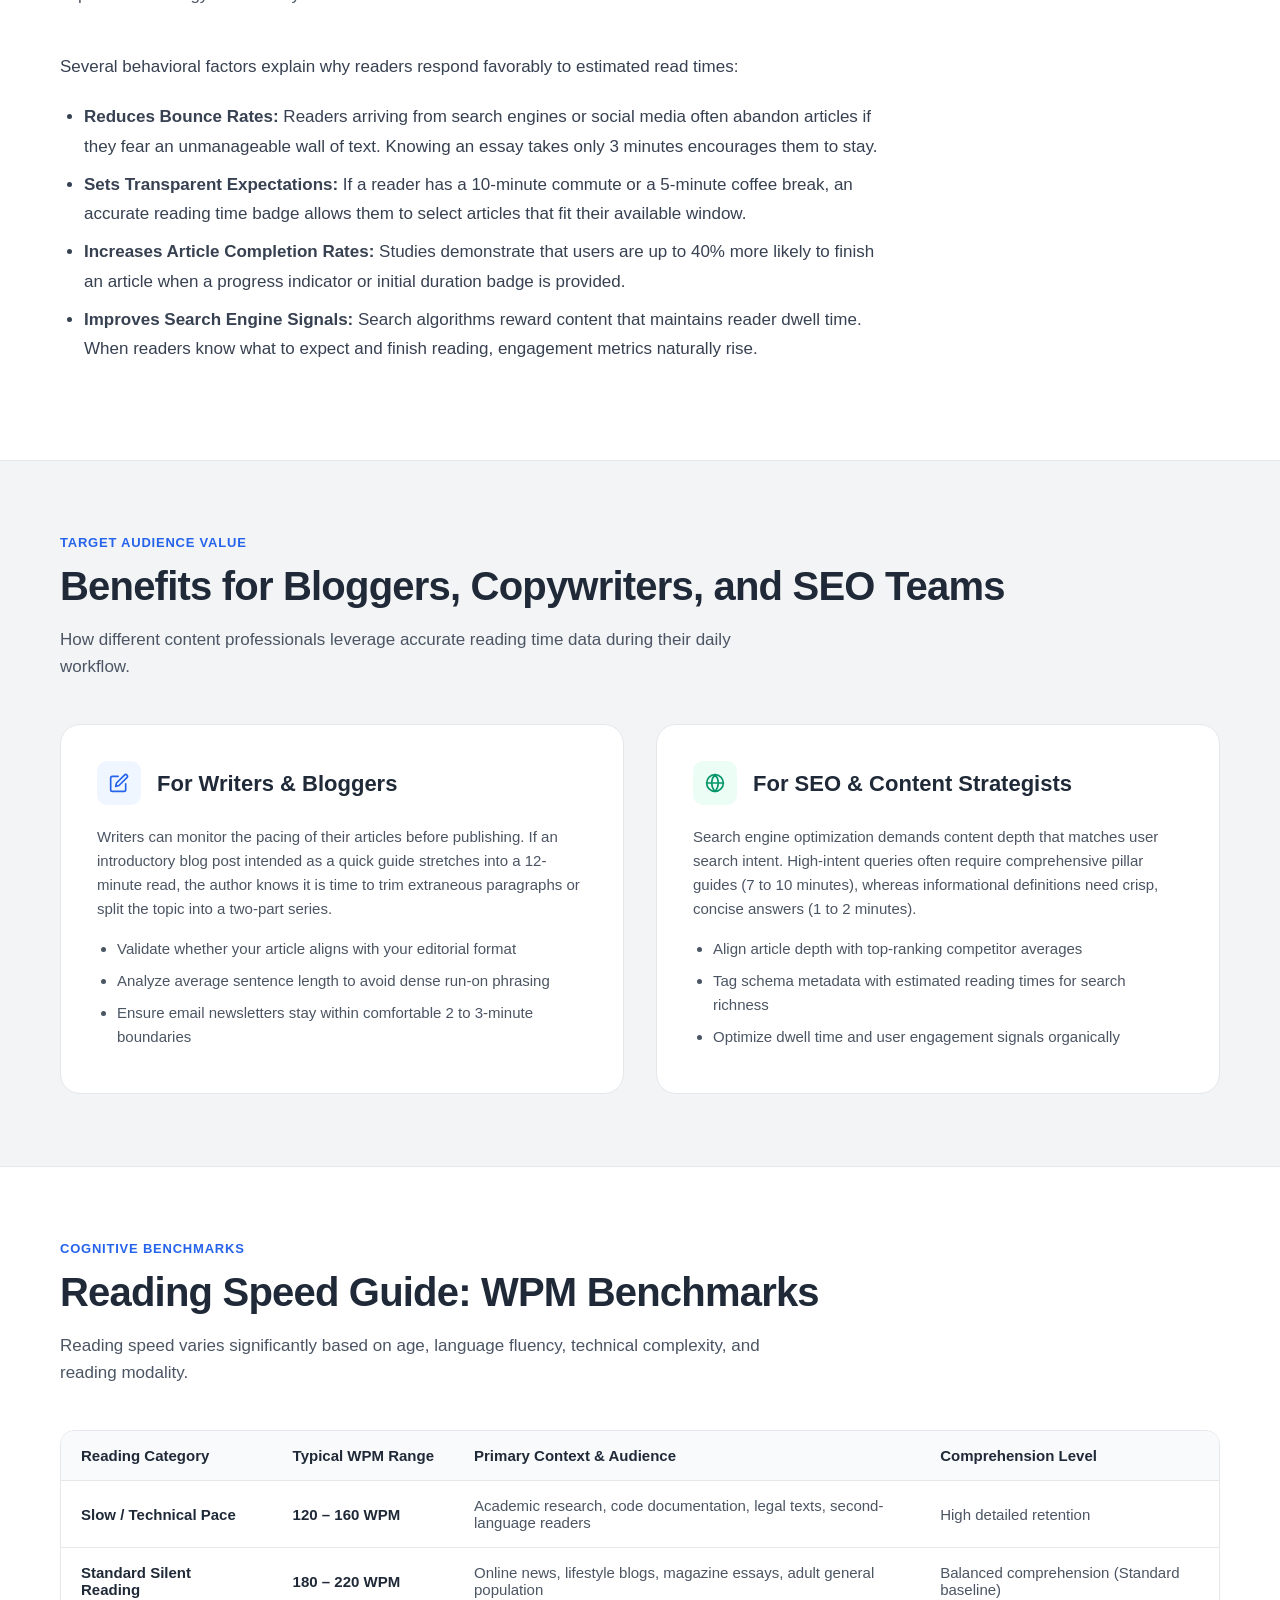
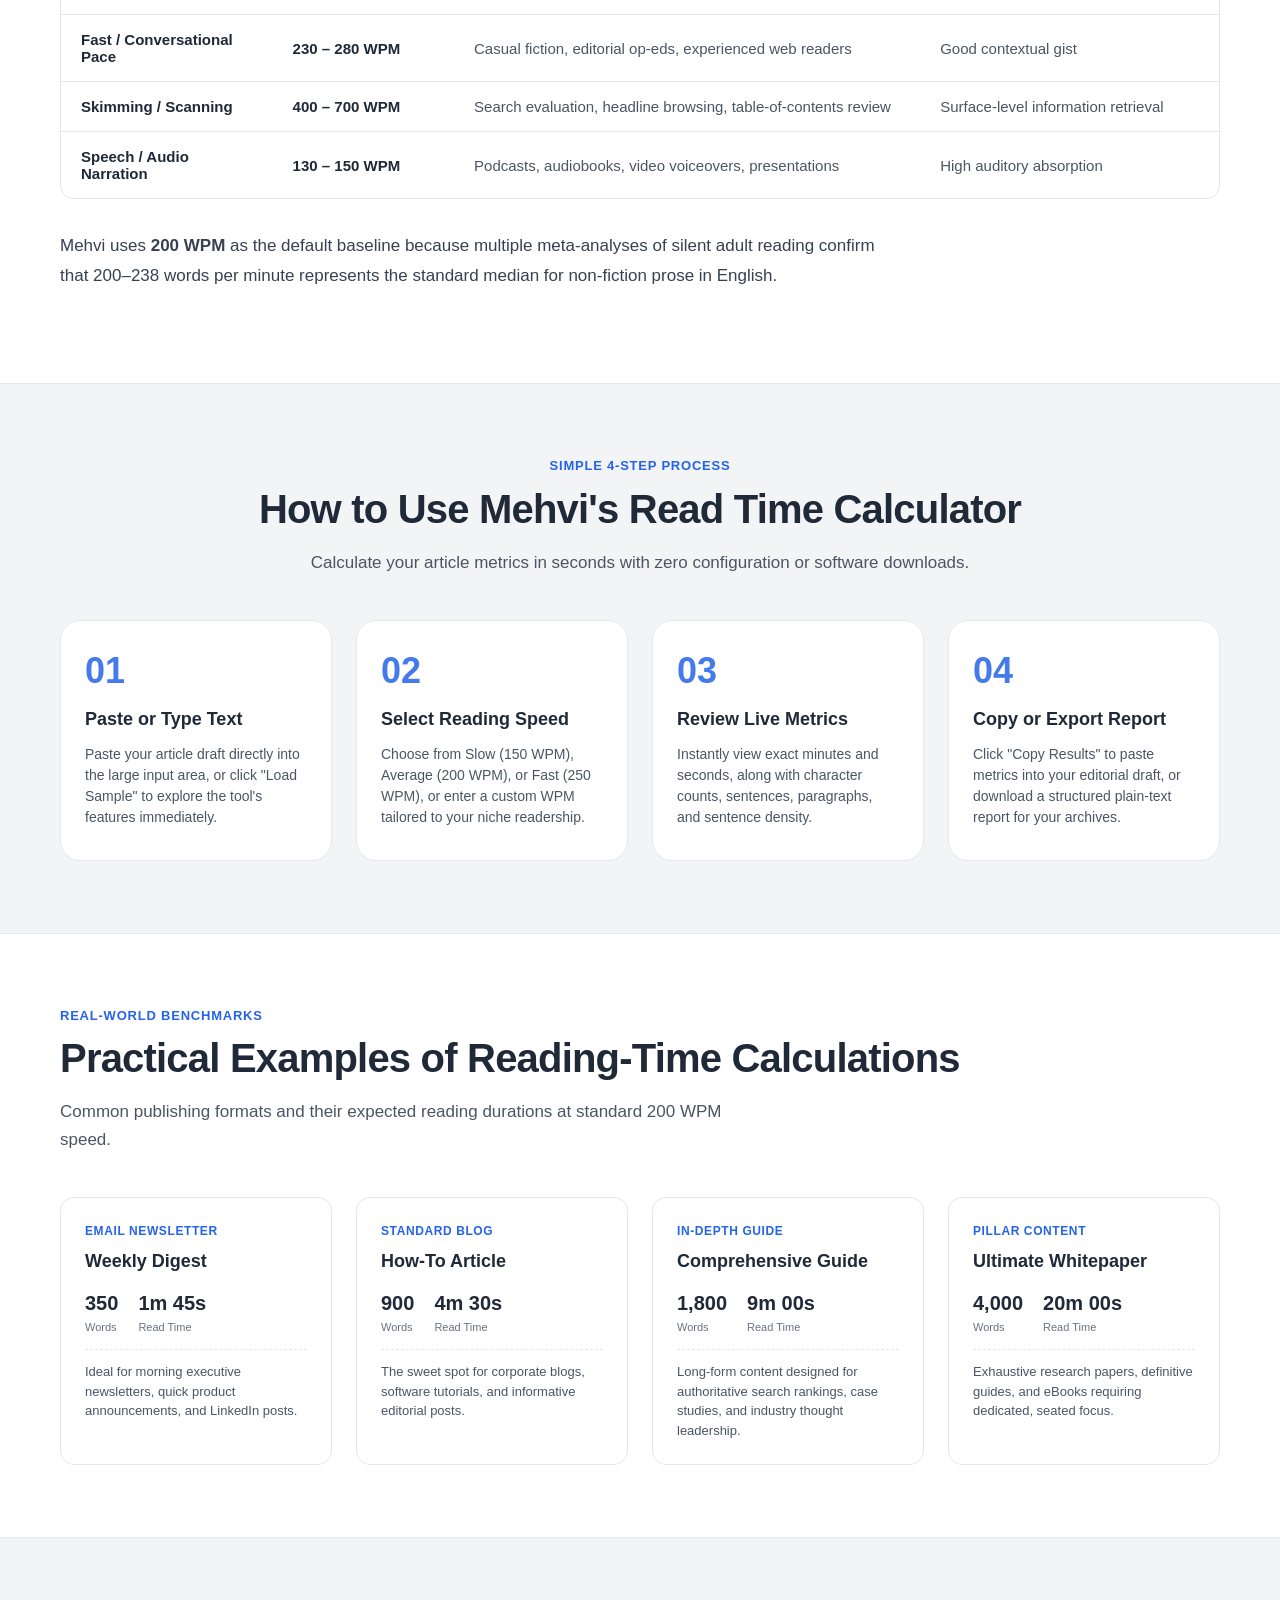
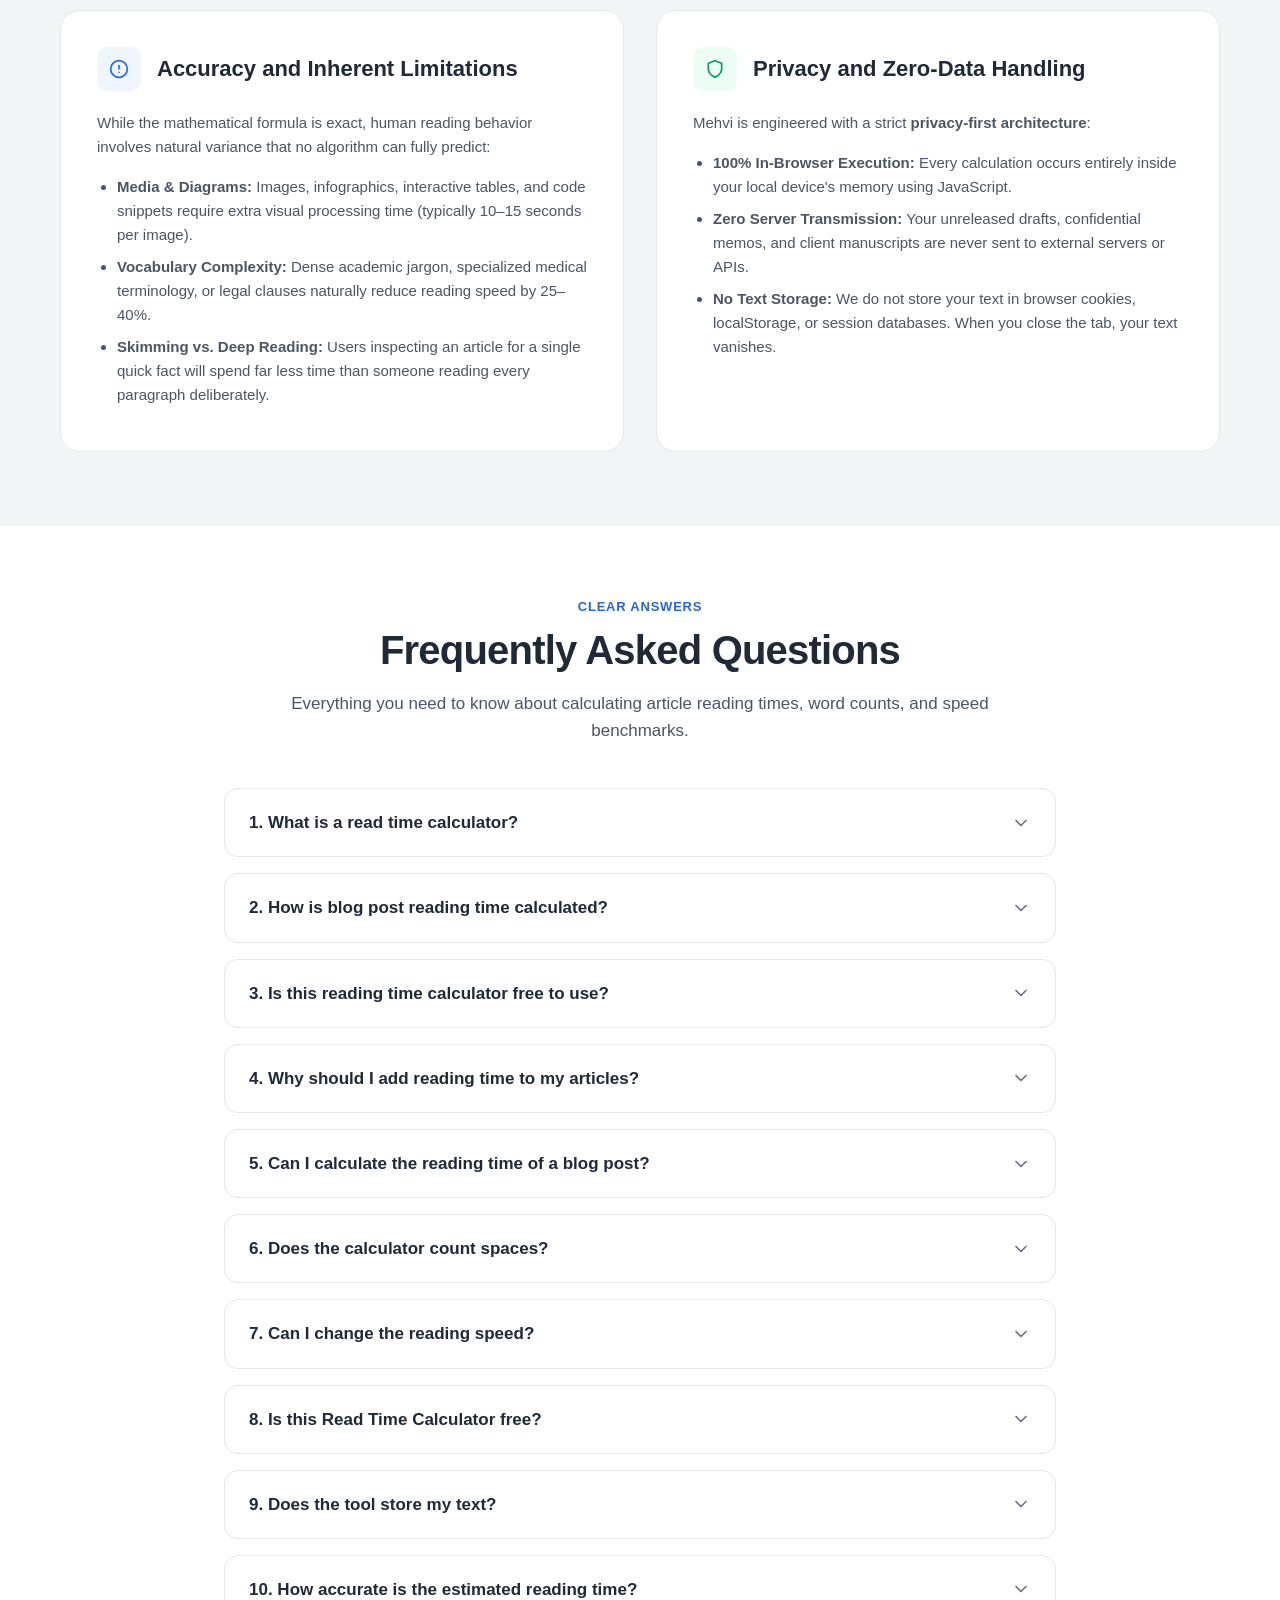
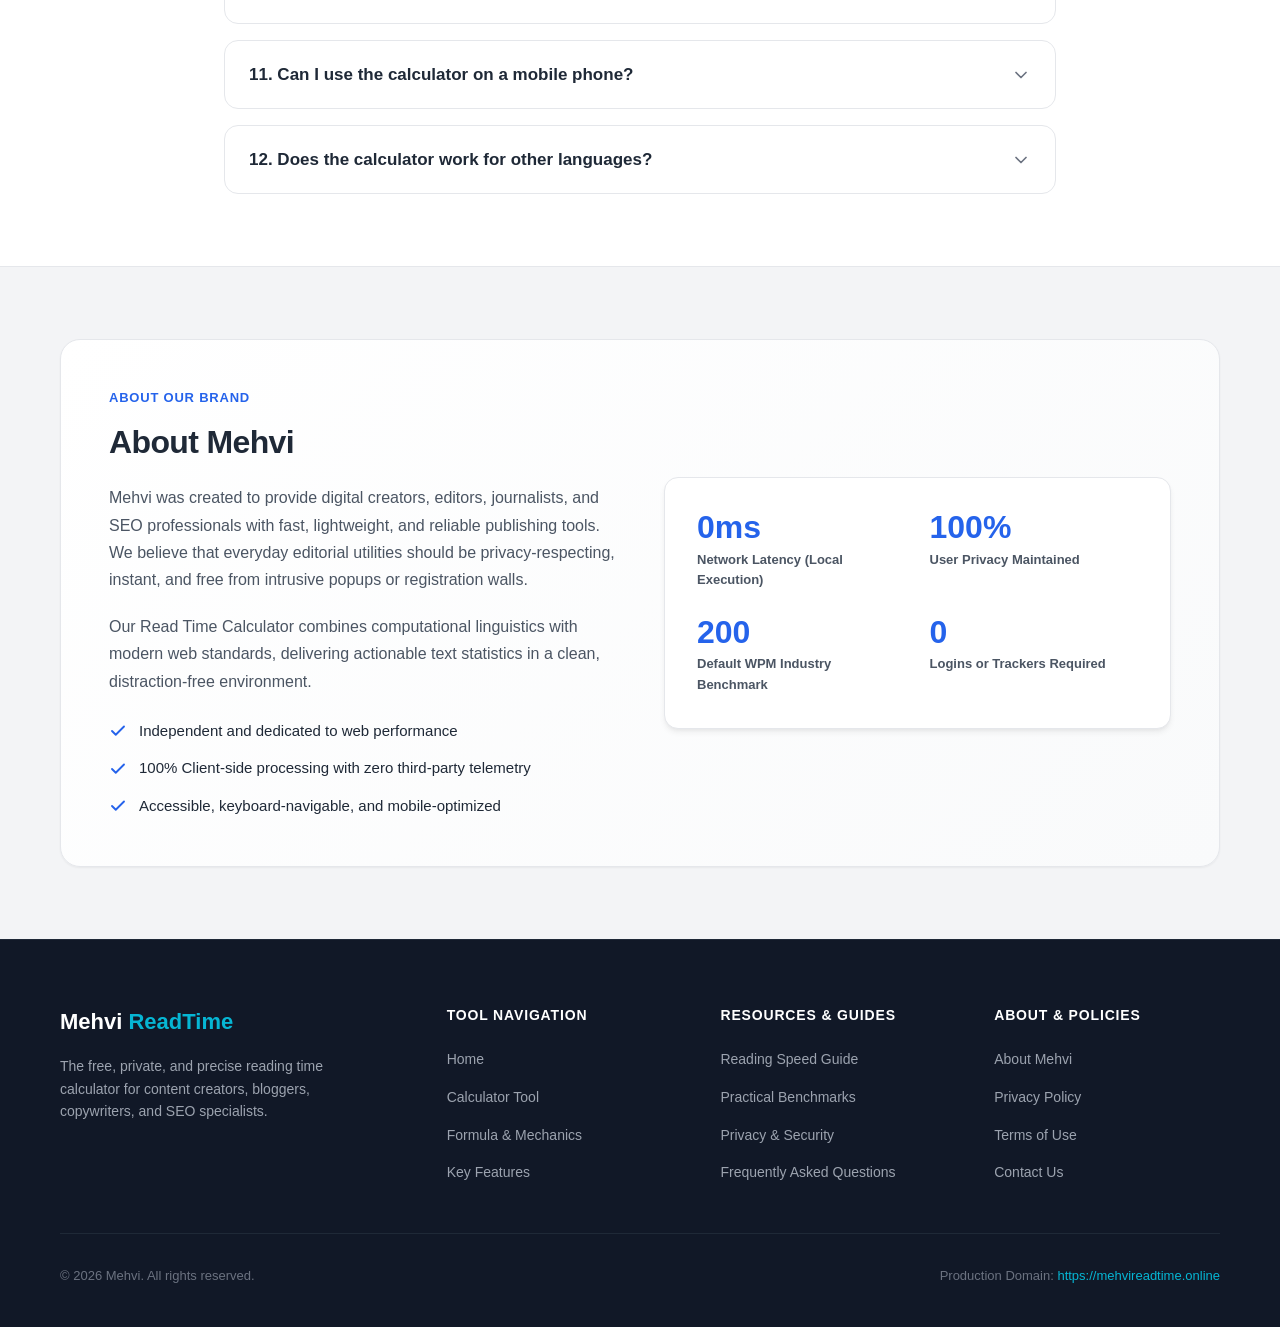
==== commit 511065cb: "Update index.html" ====
--- a/index.html
+++ b/index.html
@@ -1,7 +1,7 @@
   <meta charset="UTF-8">
   <meta name="viewport" content="width=device-width, initial-scale=1.0">
-  <title>Free Reading Time Calculator & Word Count Estimator — Mehvi</title>
-  <meta name="description" content="Calculate accurate article reading time, speaking duration, and word count instantly. Free WPM speed estimator for writers, bloggers, and students.">
+  <title>Reading Time Calculator - Free Word Count & Speed Tool | Mehvi ReadTime</title>
+  <meta name="description" content="Calculate reading time for any text or article instantly. Free online tool for word count, speech delivery, and average reading speed. Fast and accurate.">
   <link rel="canonical" href="https://mehvireadtime.online/">
   <meta name="robots" content="index, follow">
   <meta name="theme-color" content="#2563EB">
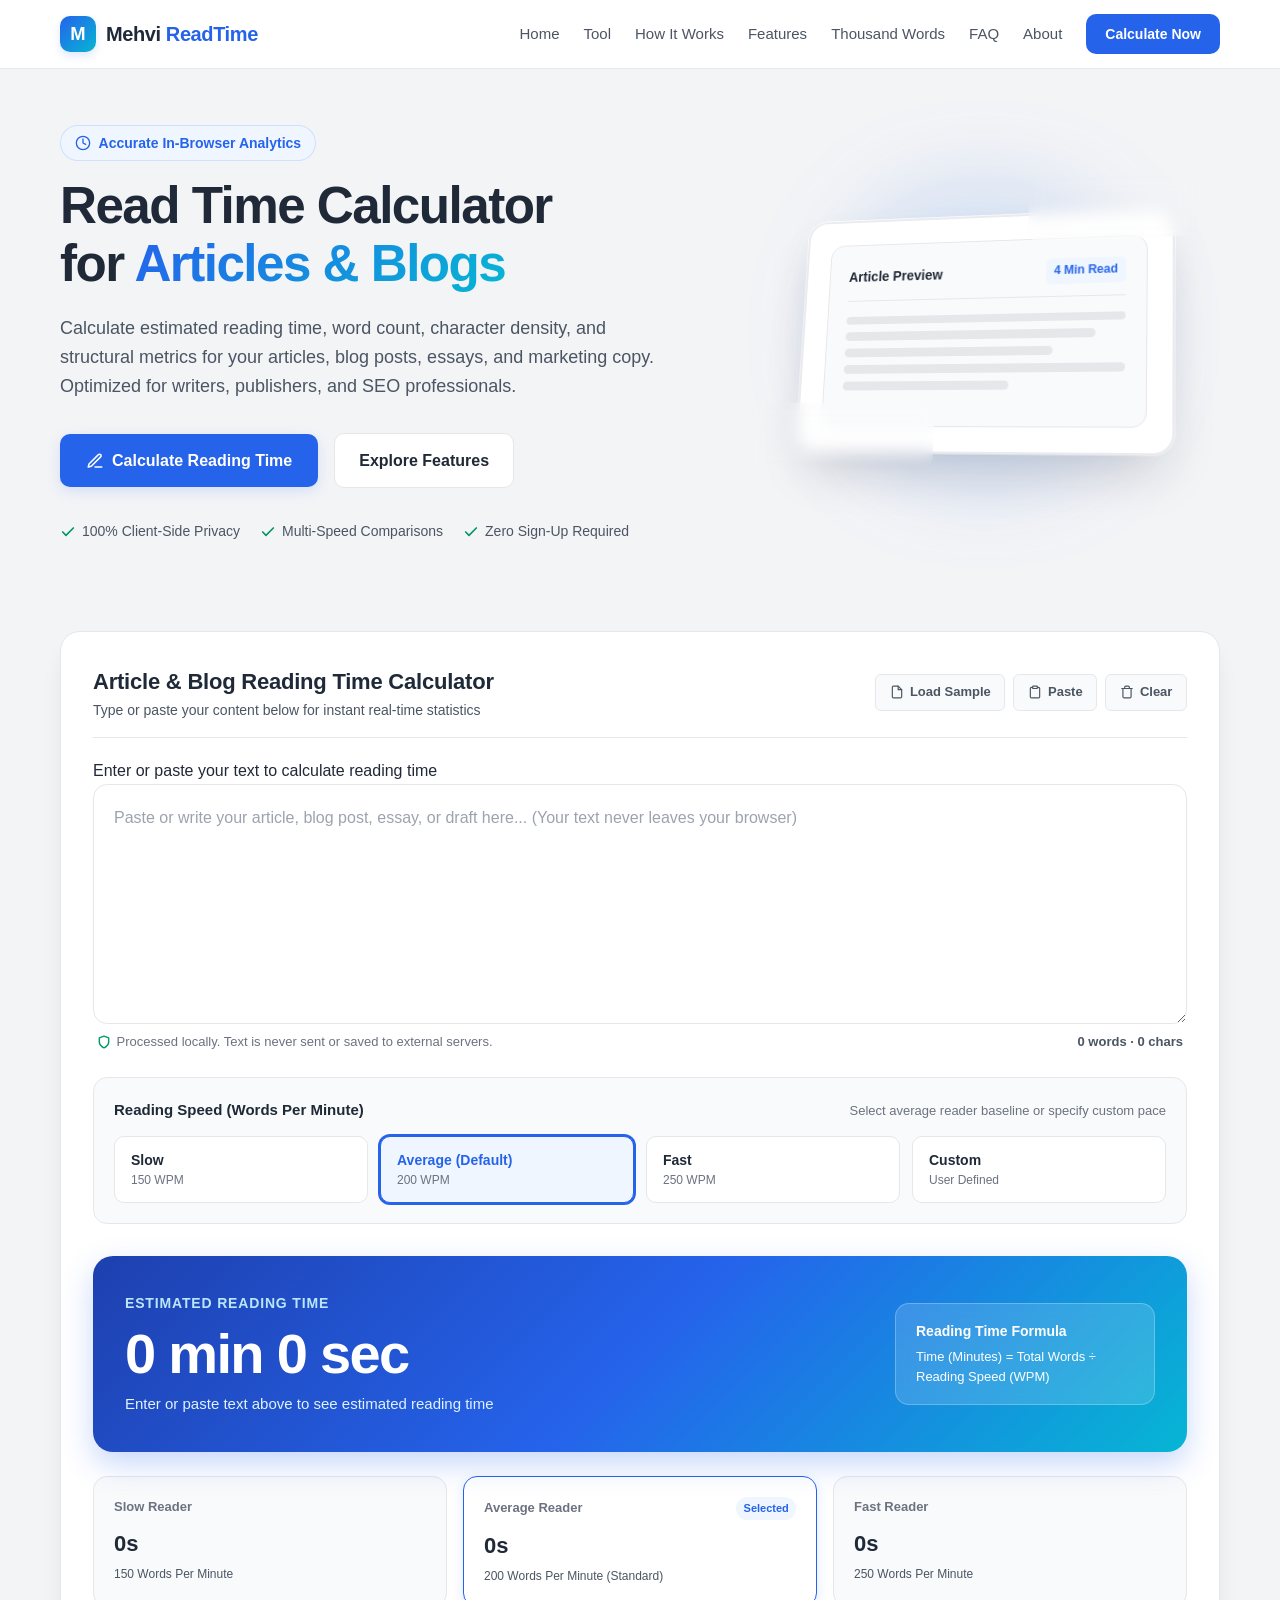
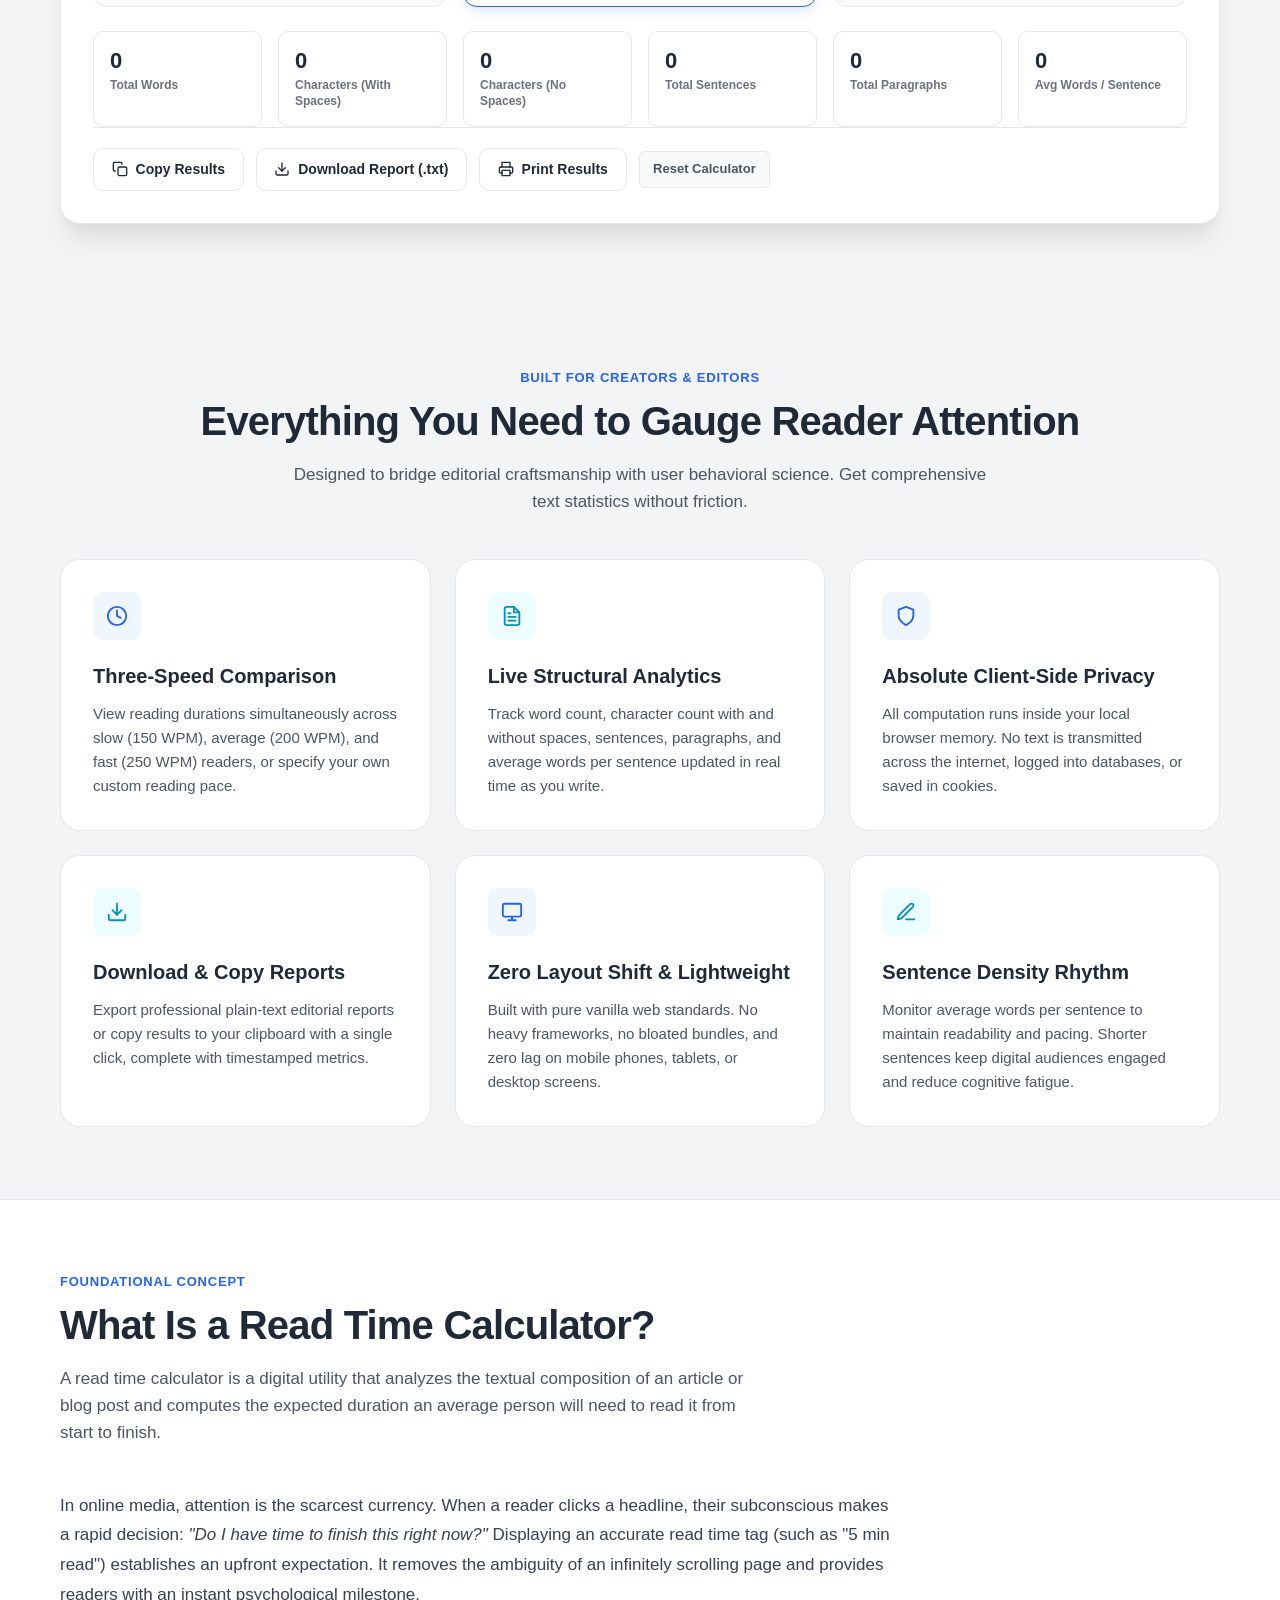
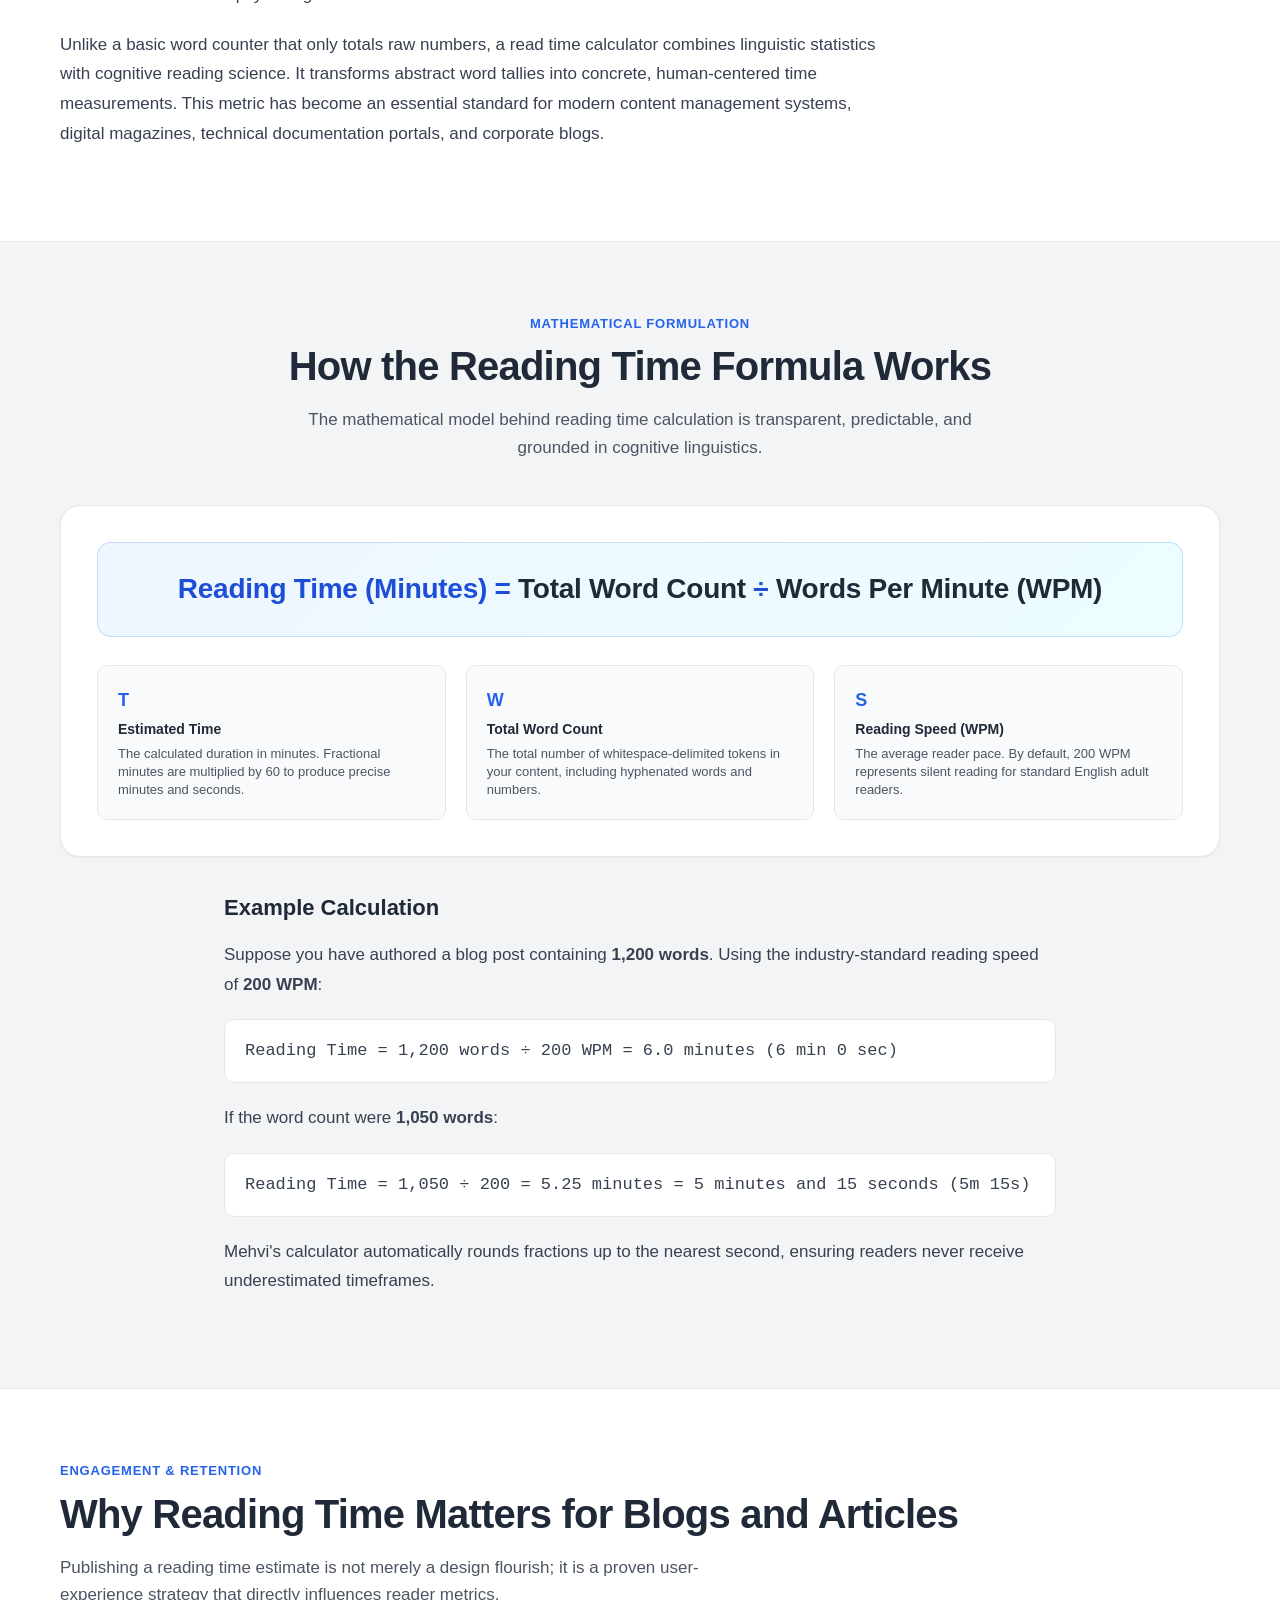
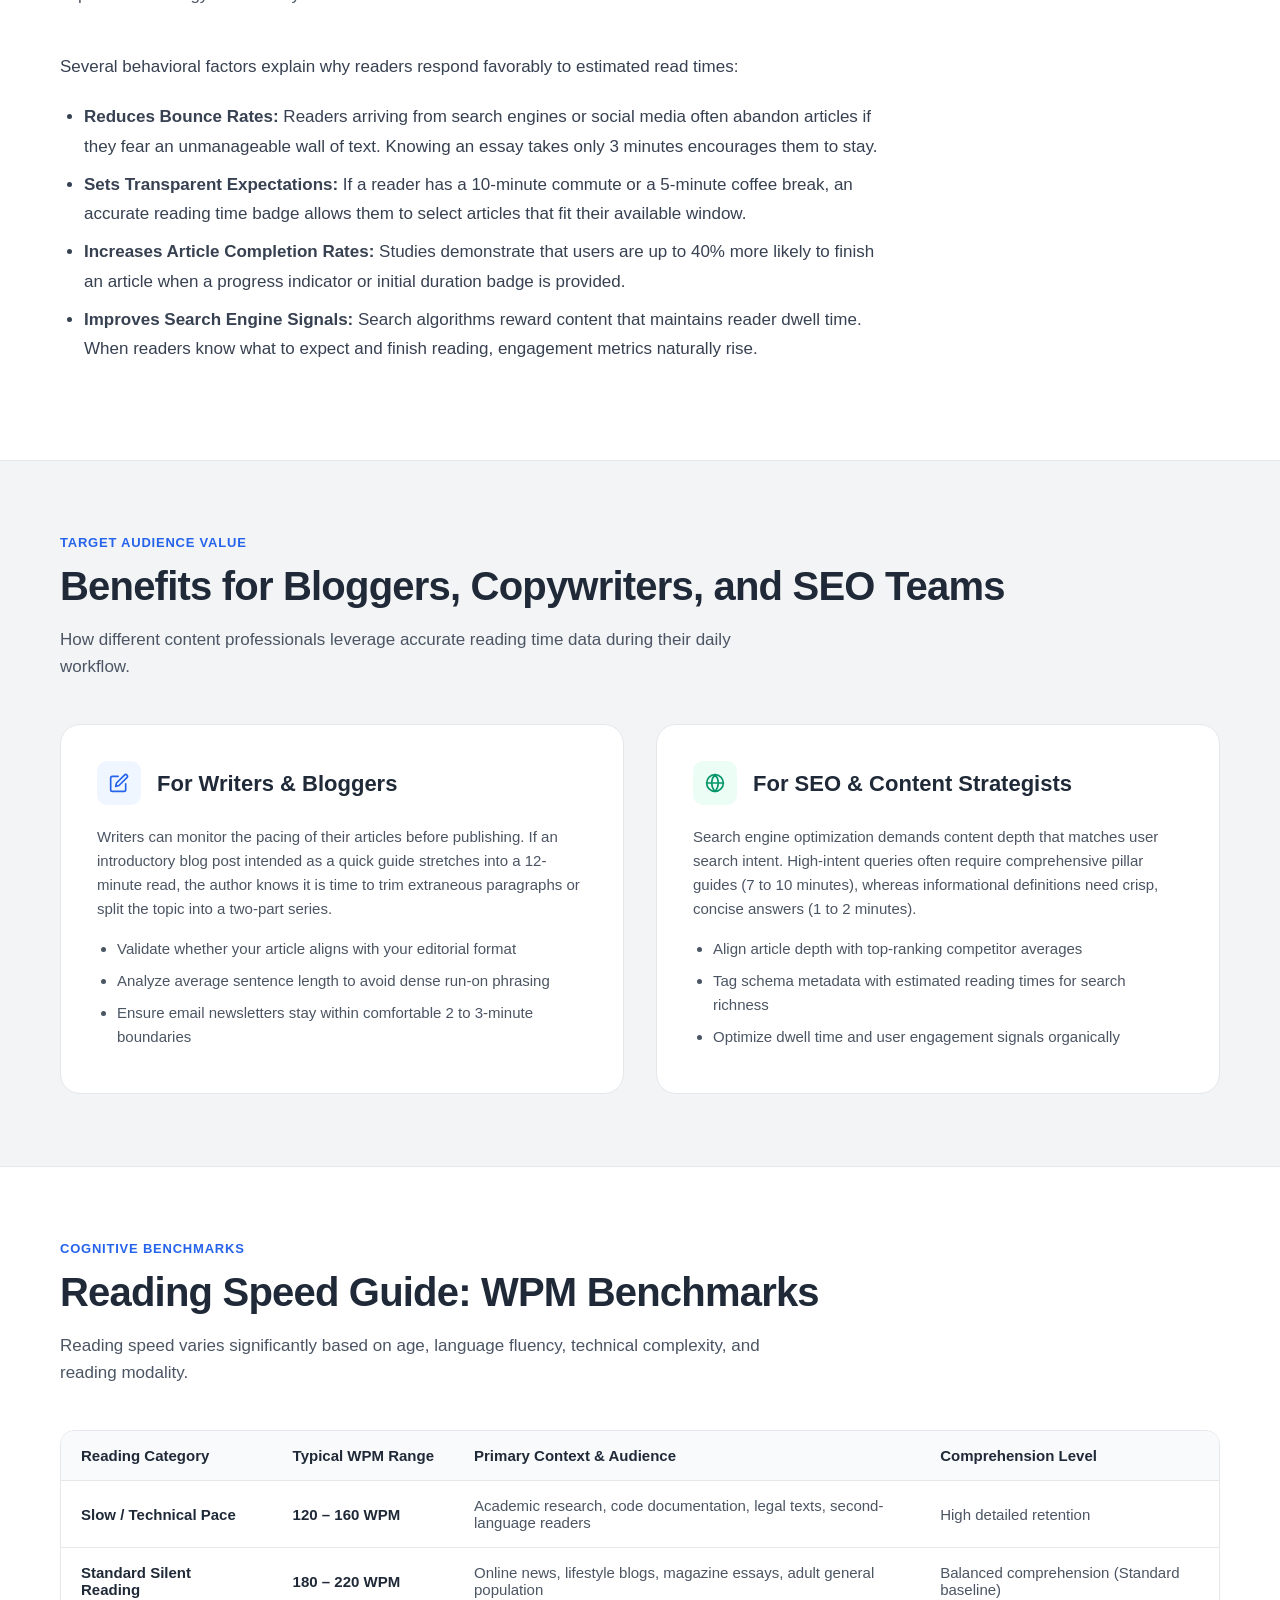
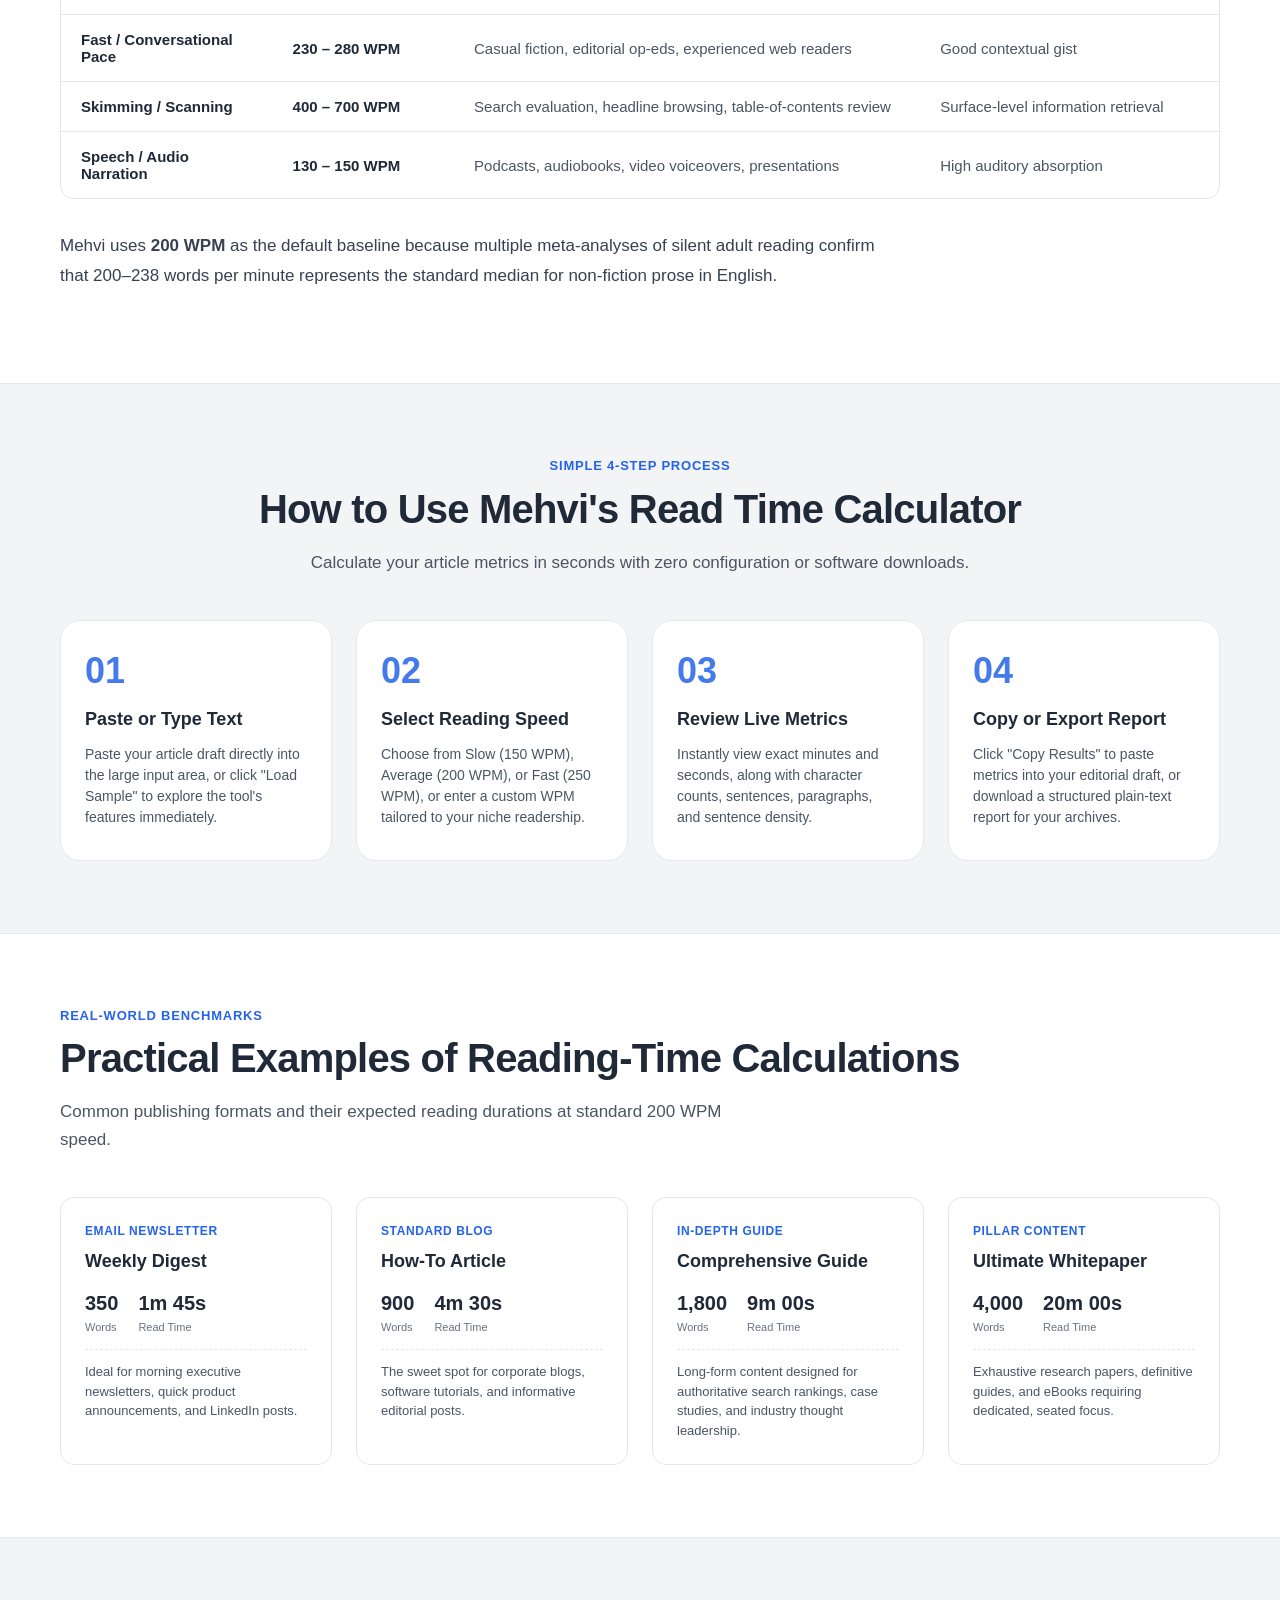
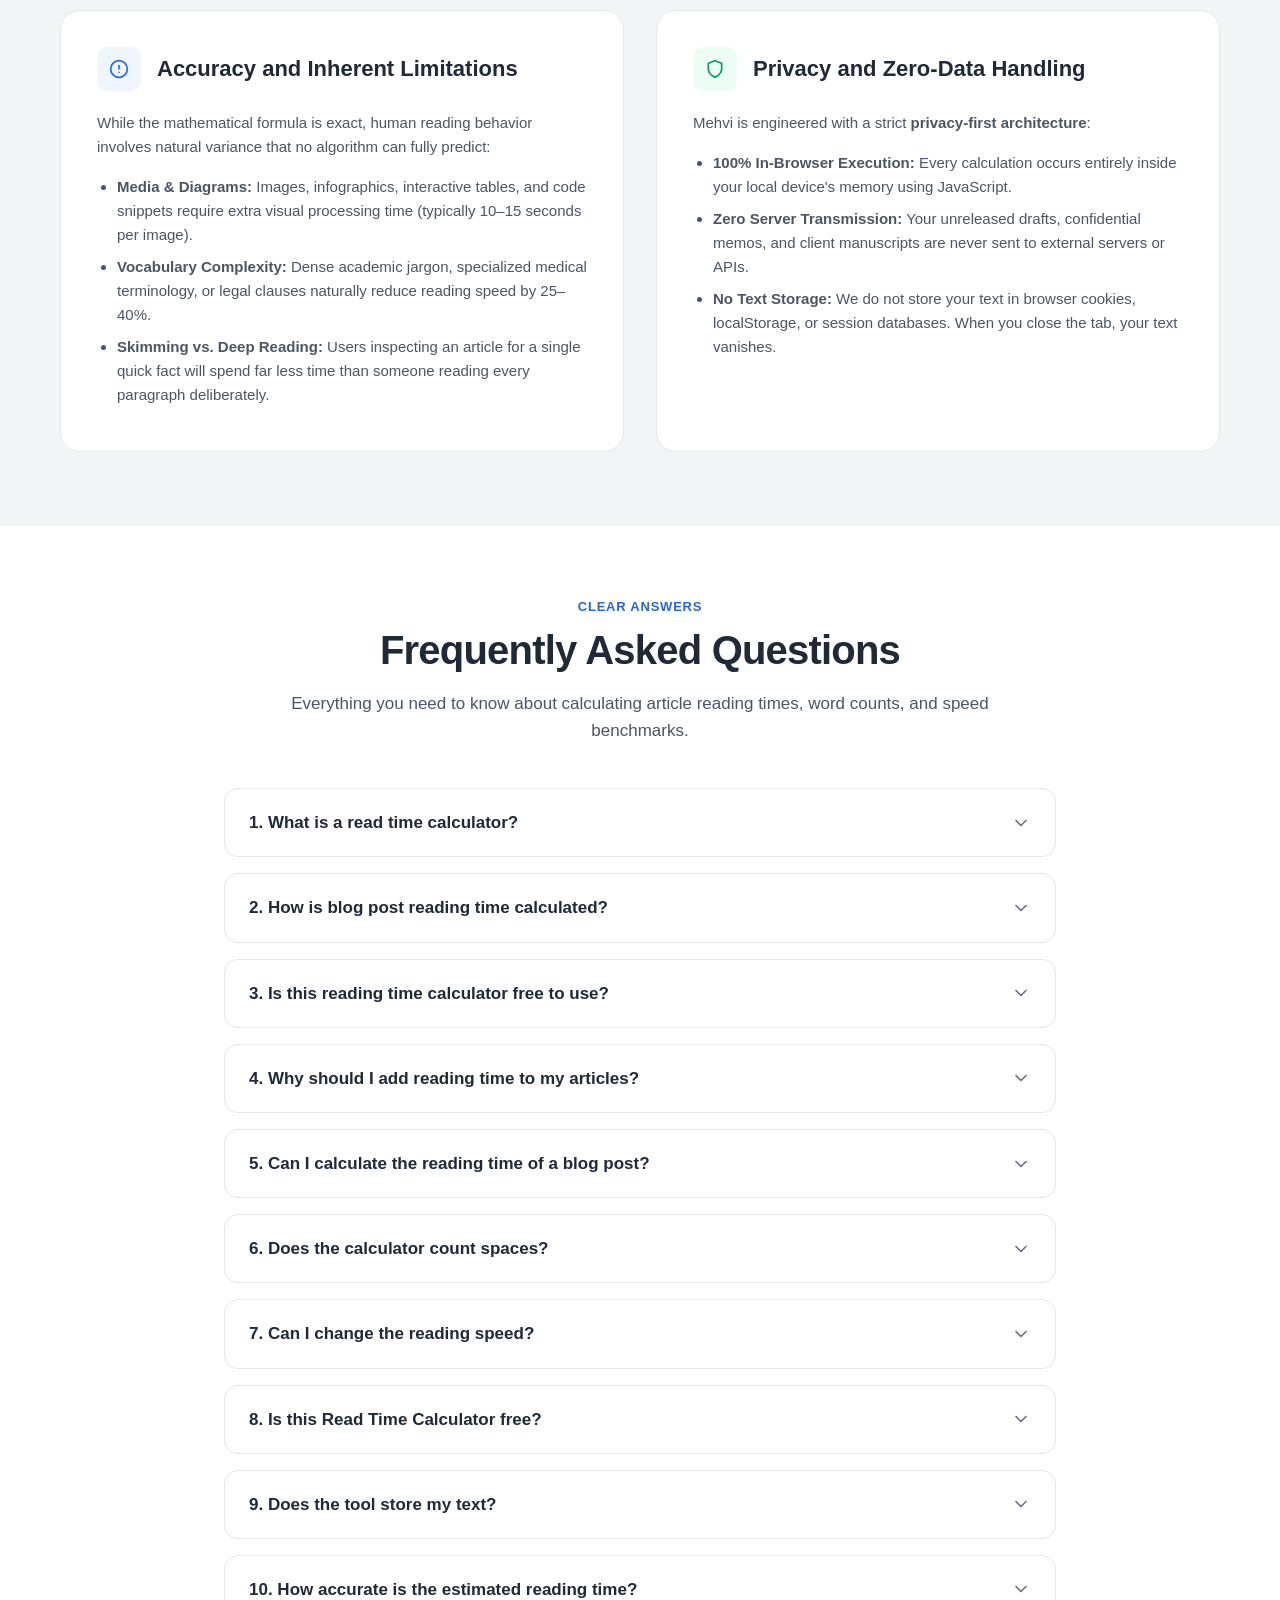
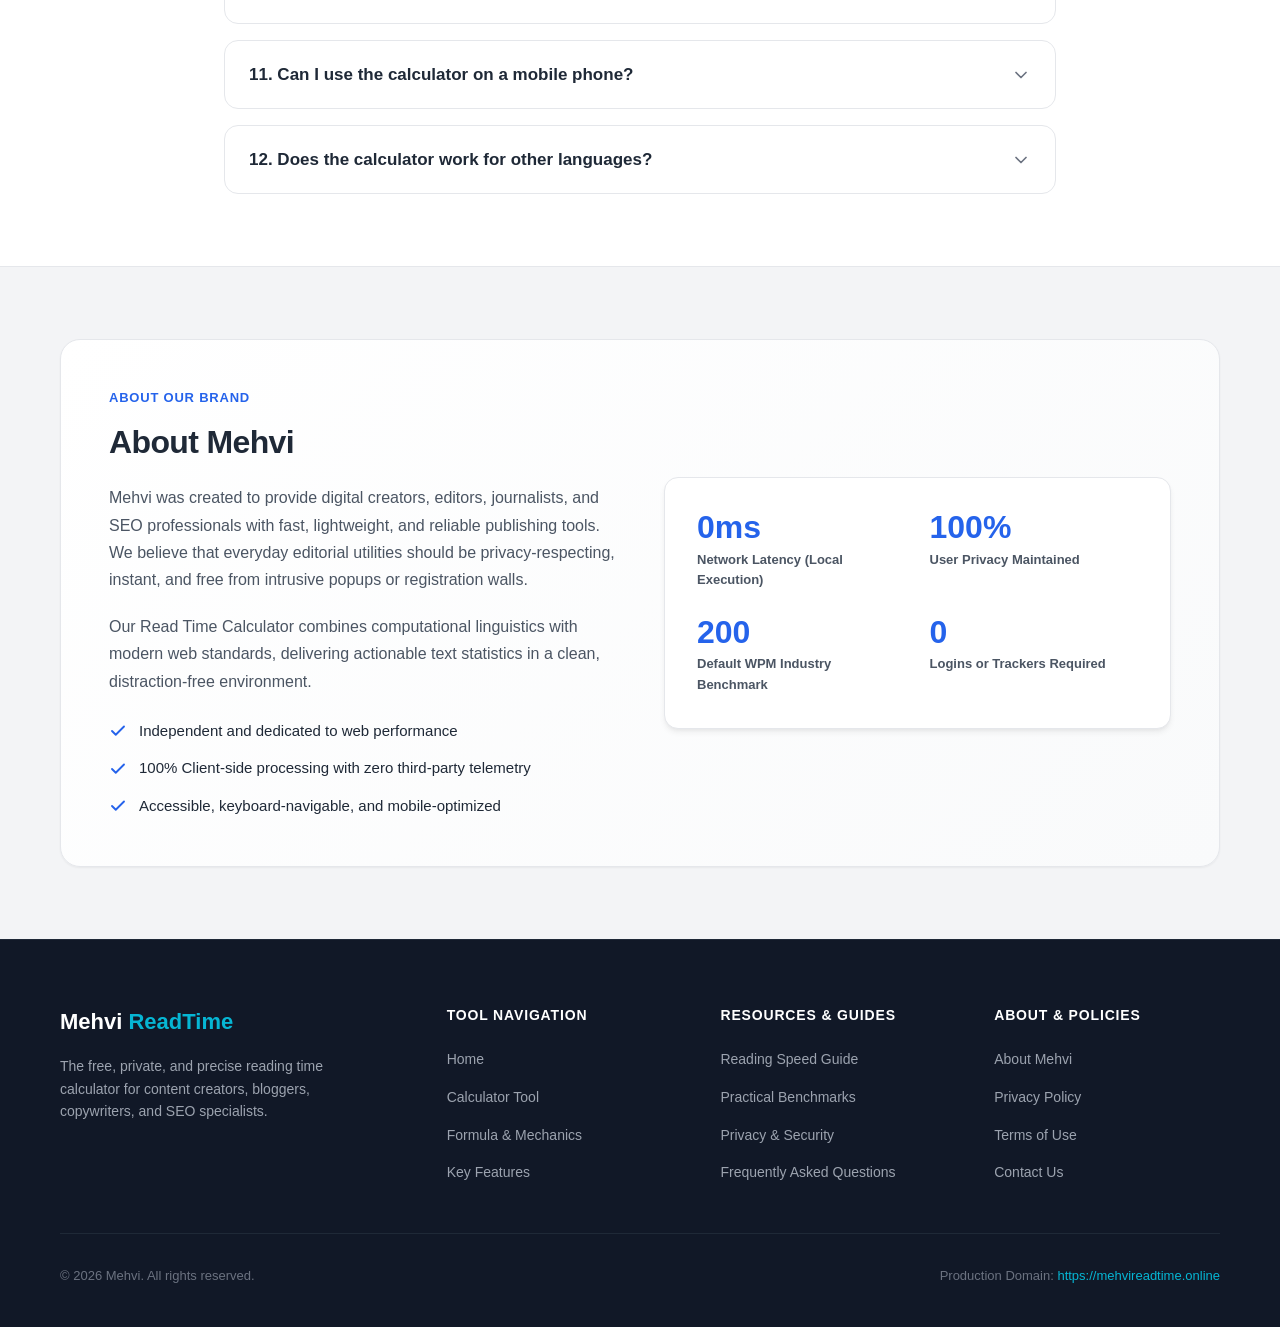
==== commit 13d1b058: "Update index.html" ====
--- a/index.html
+++ b/index.html
@@ -6,6 +6,7 @@
   <meta name="robots" content="index, follow">
   <meta name="theme-color" content="#2563EB">
 <!-- WebApplication Schema Markup for Mehvi Read Time -->
+<link rel="icon" type="image/png" href="/logo.png">
 <script type="application/ld+json">
 {
   "@context": "https://schema.org",
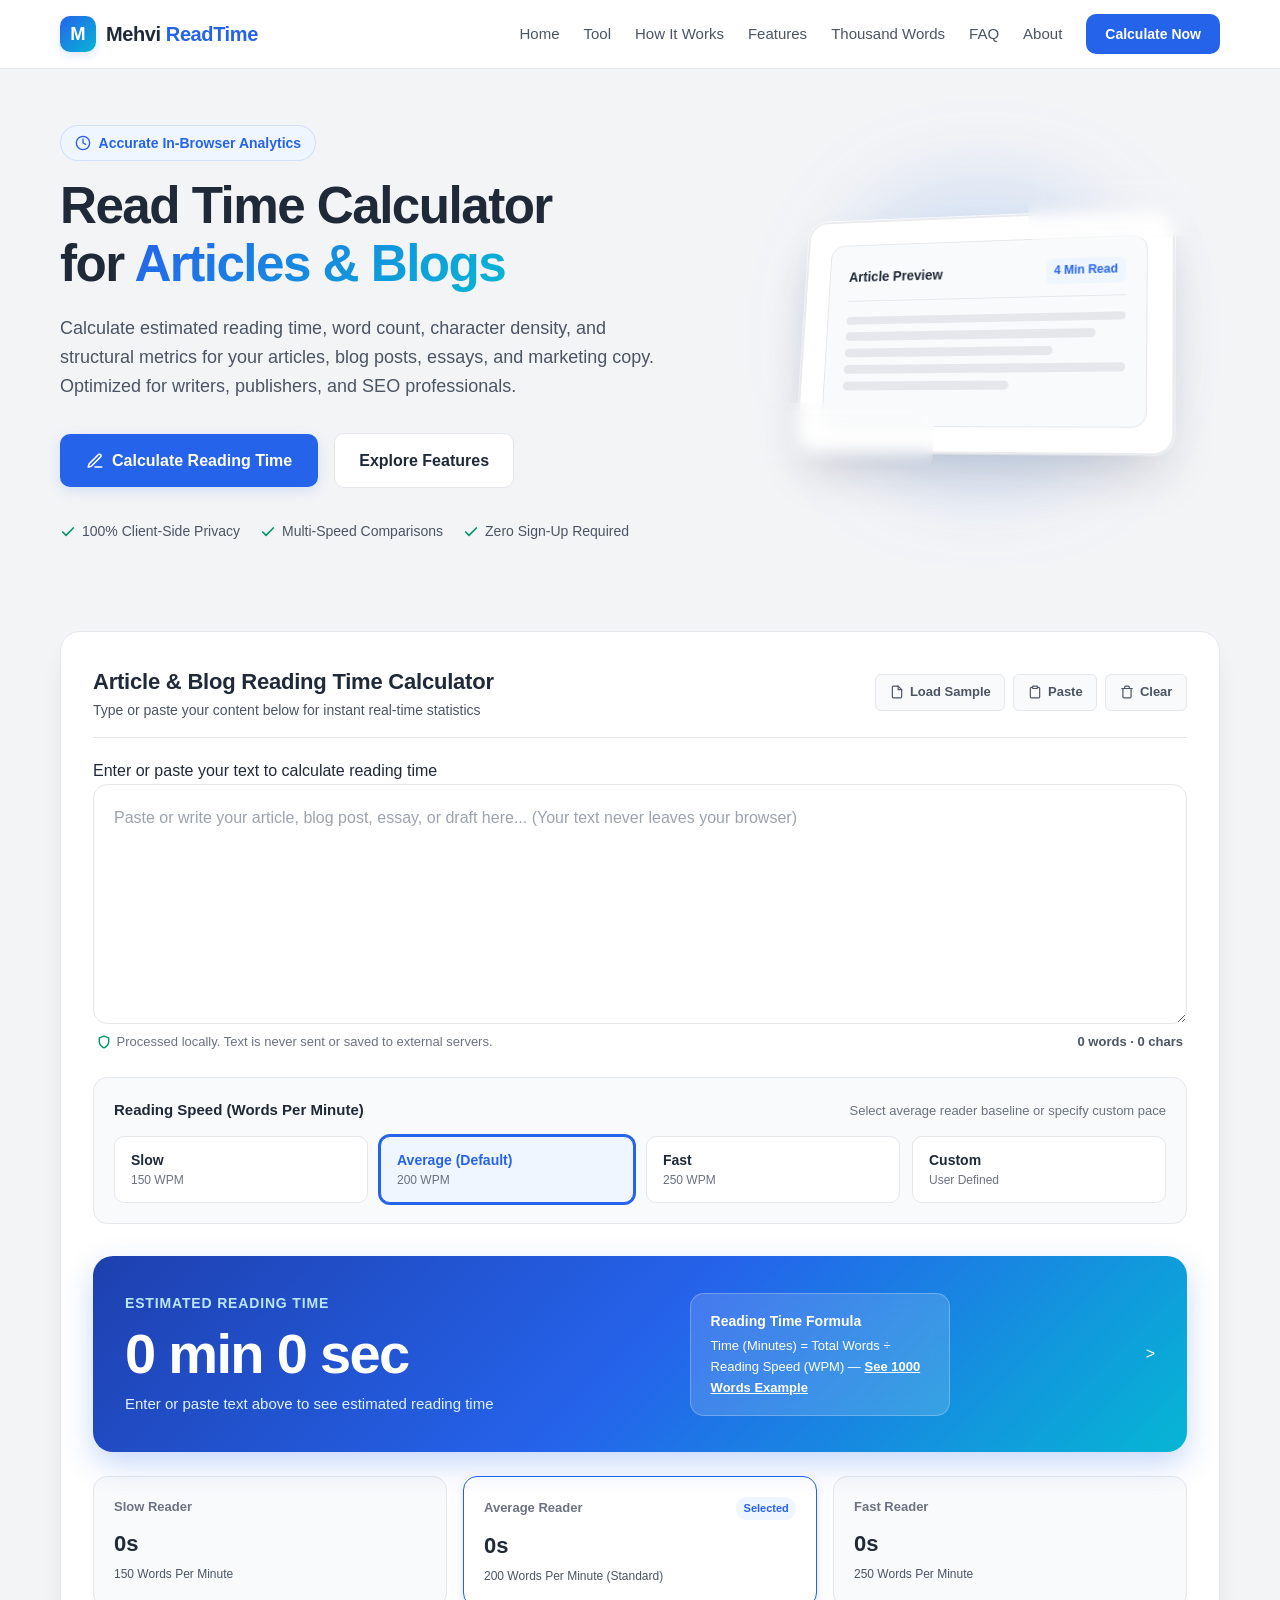
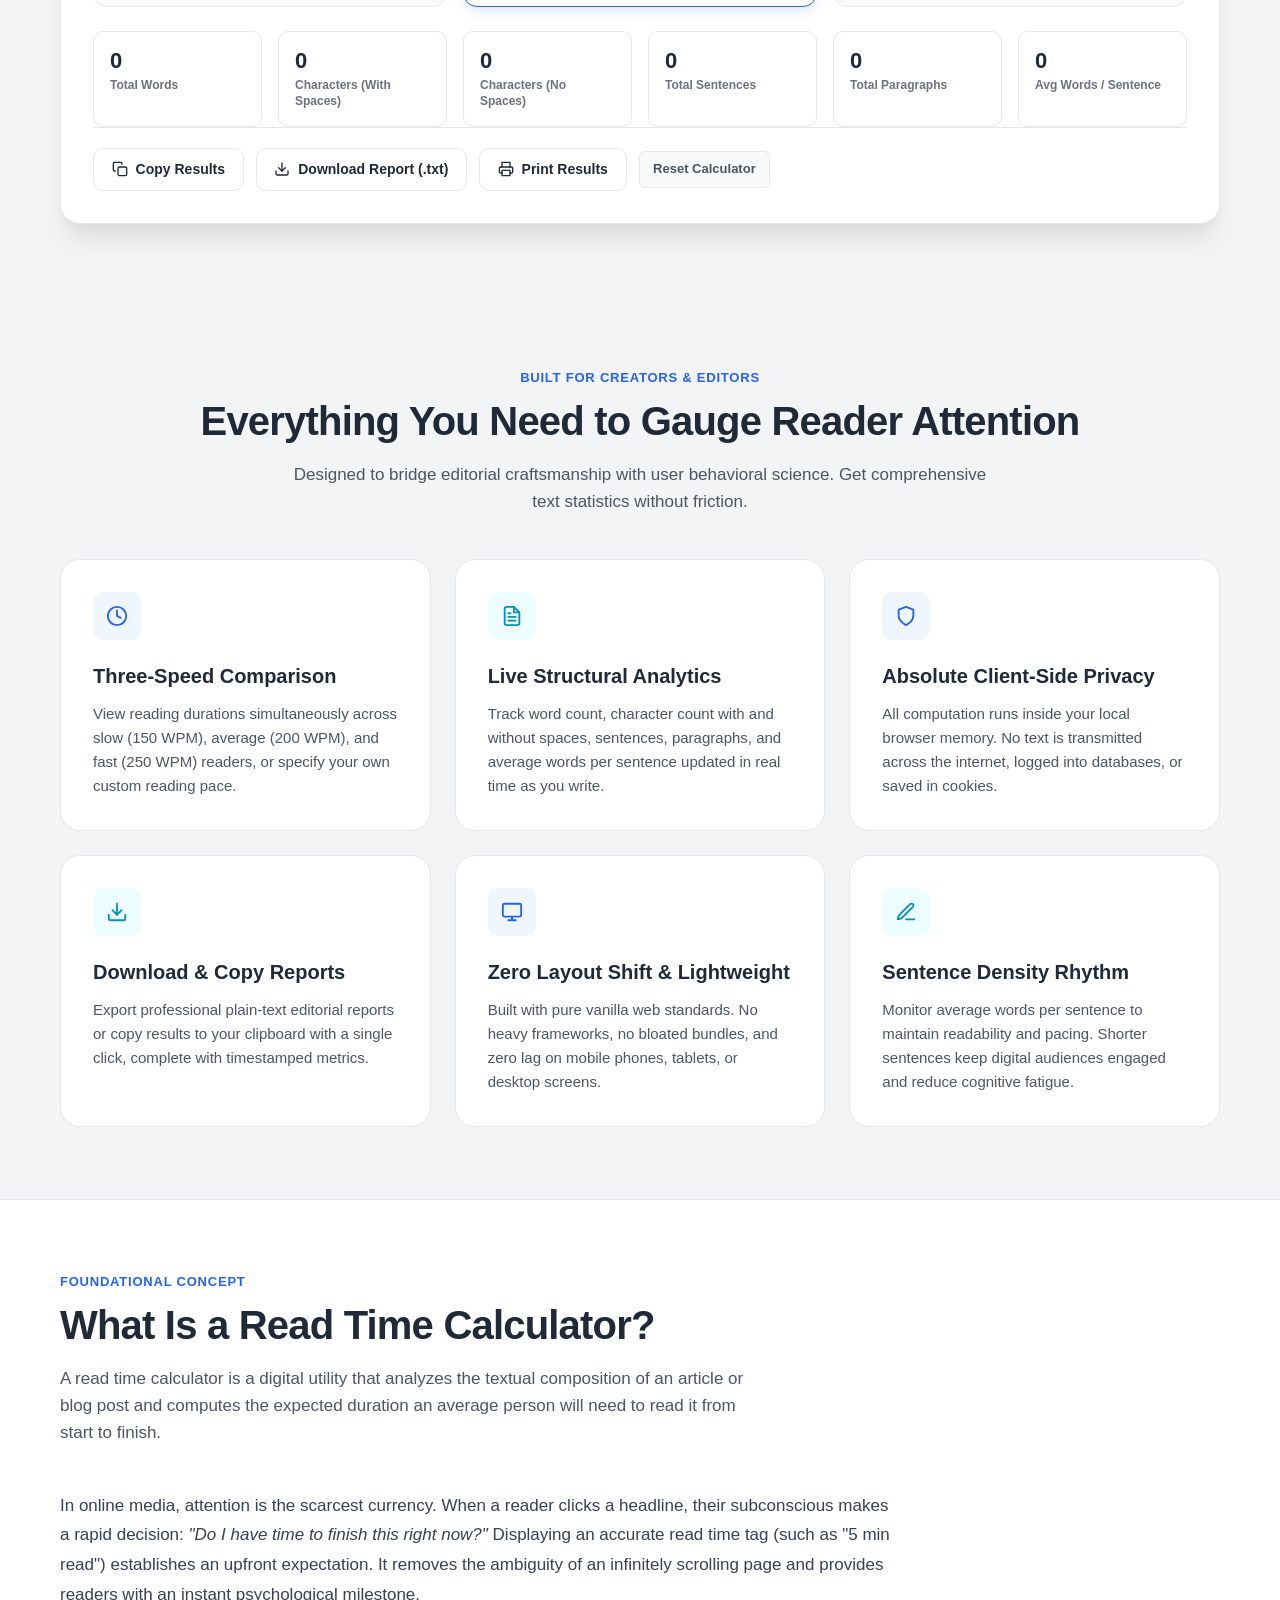
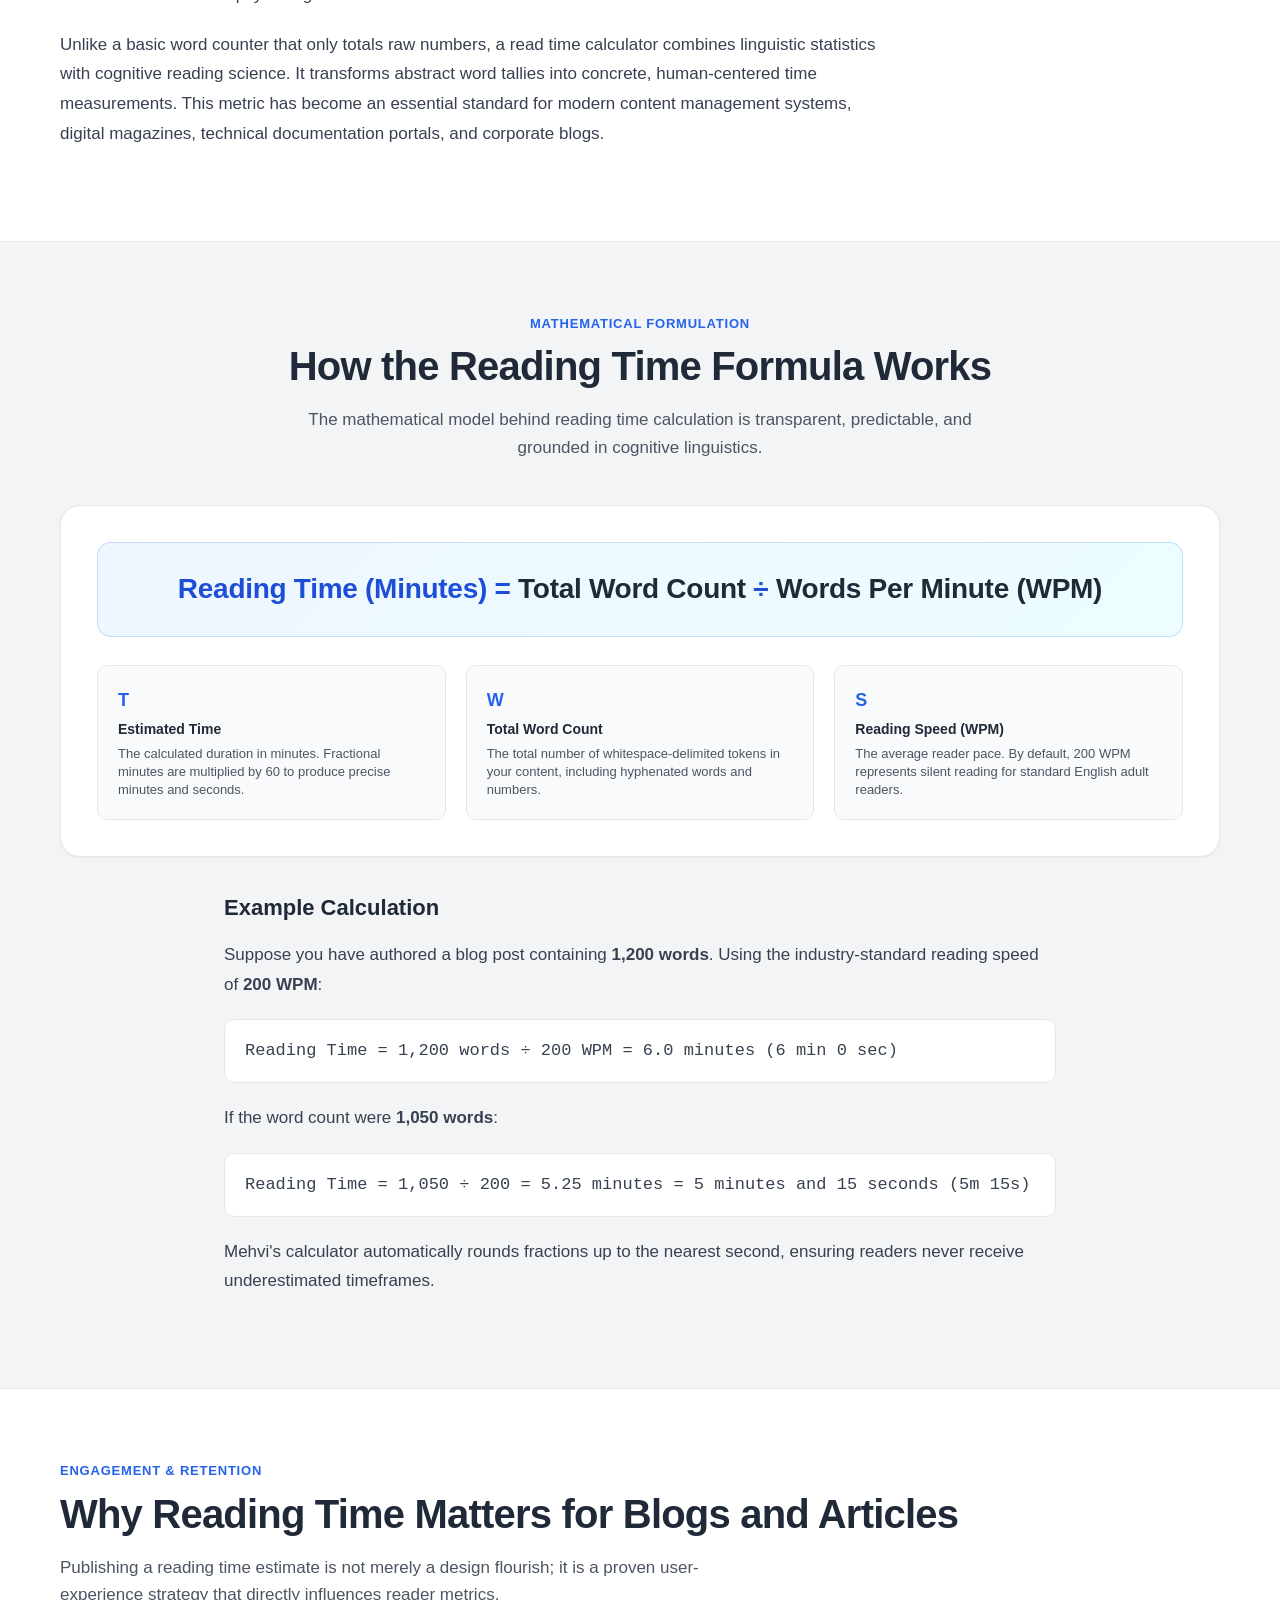
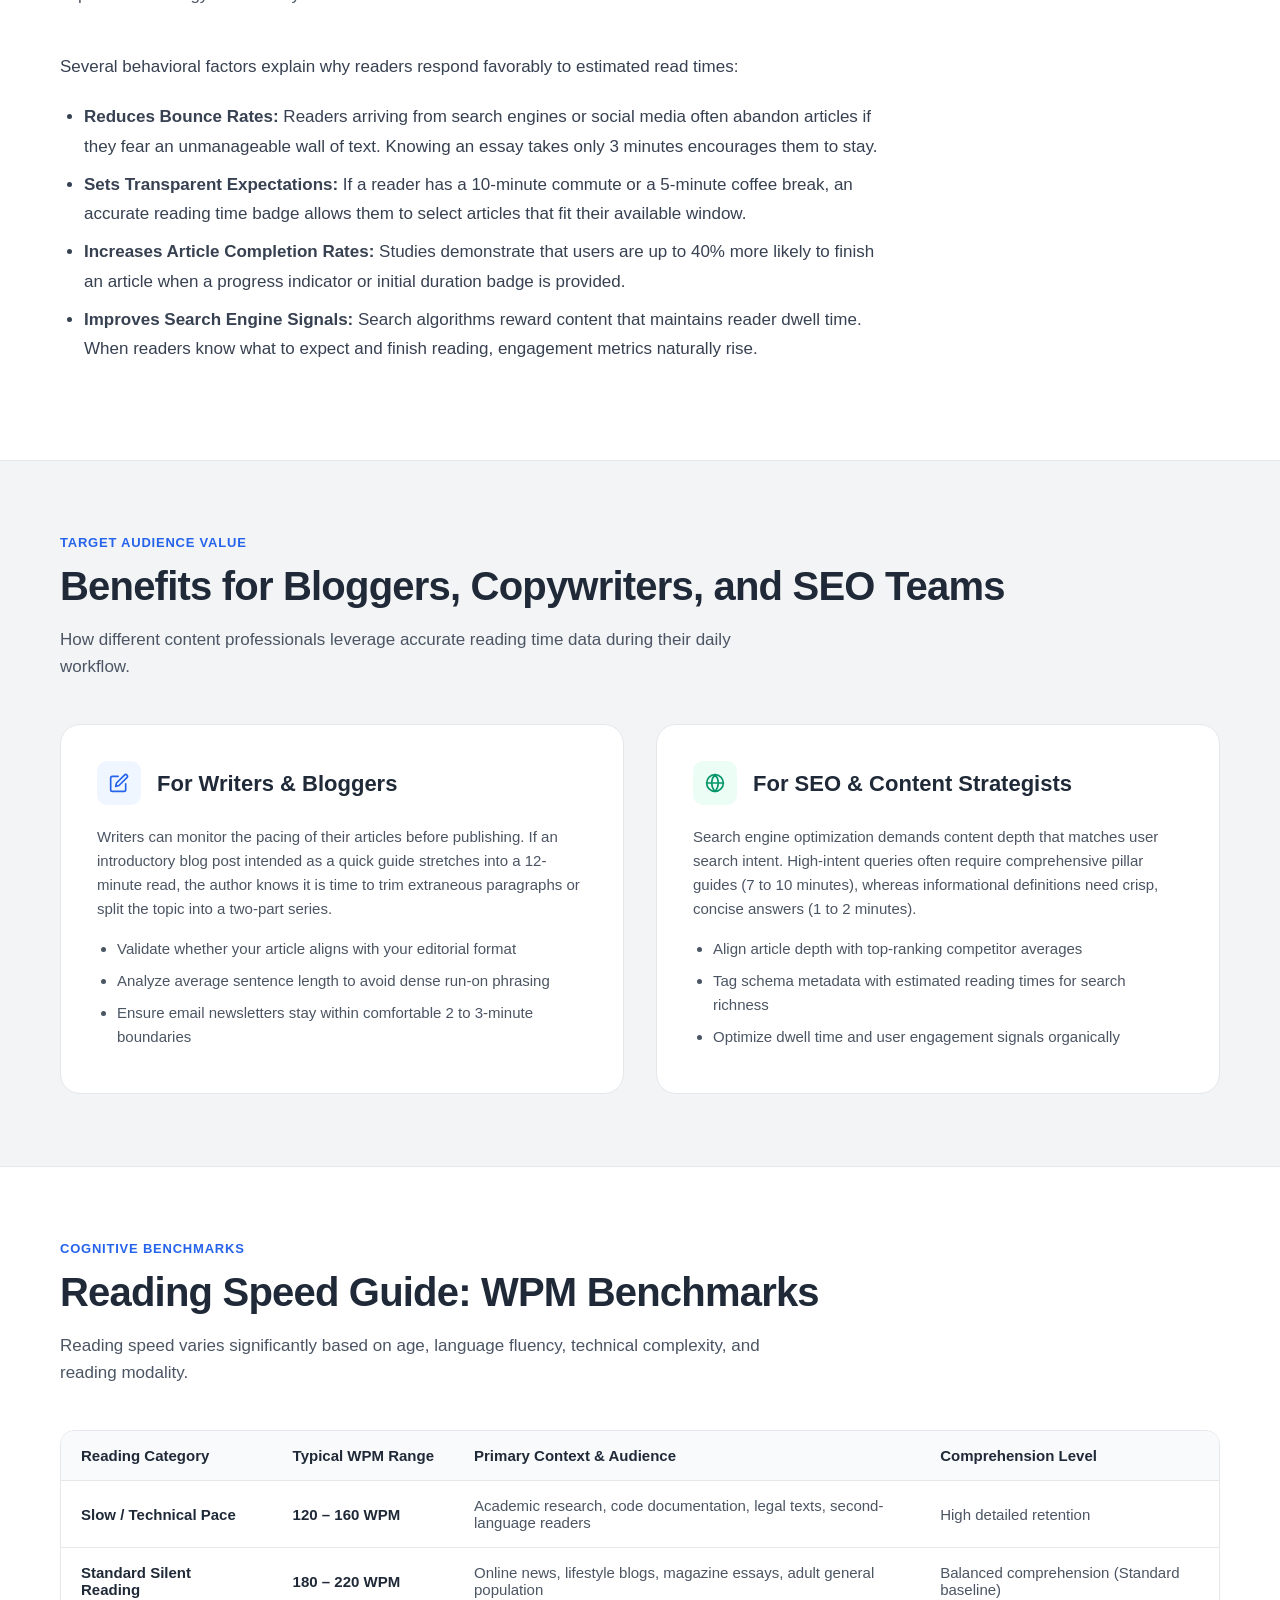
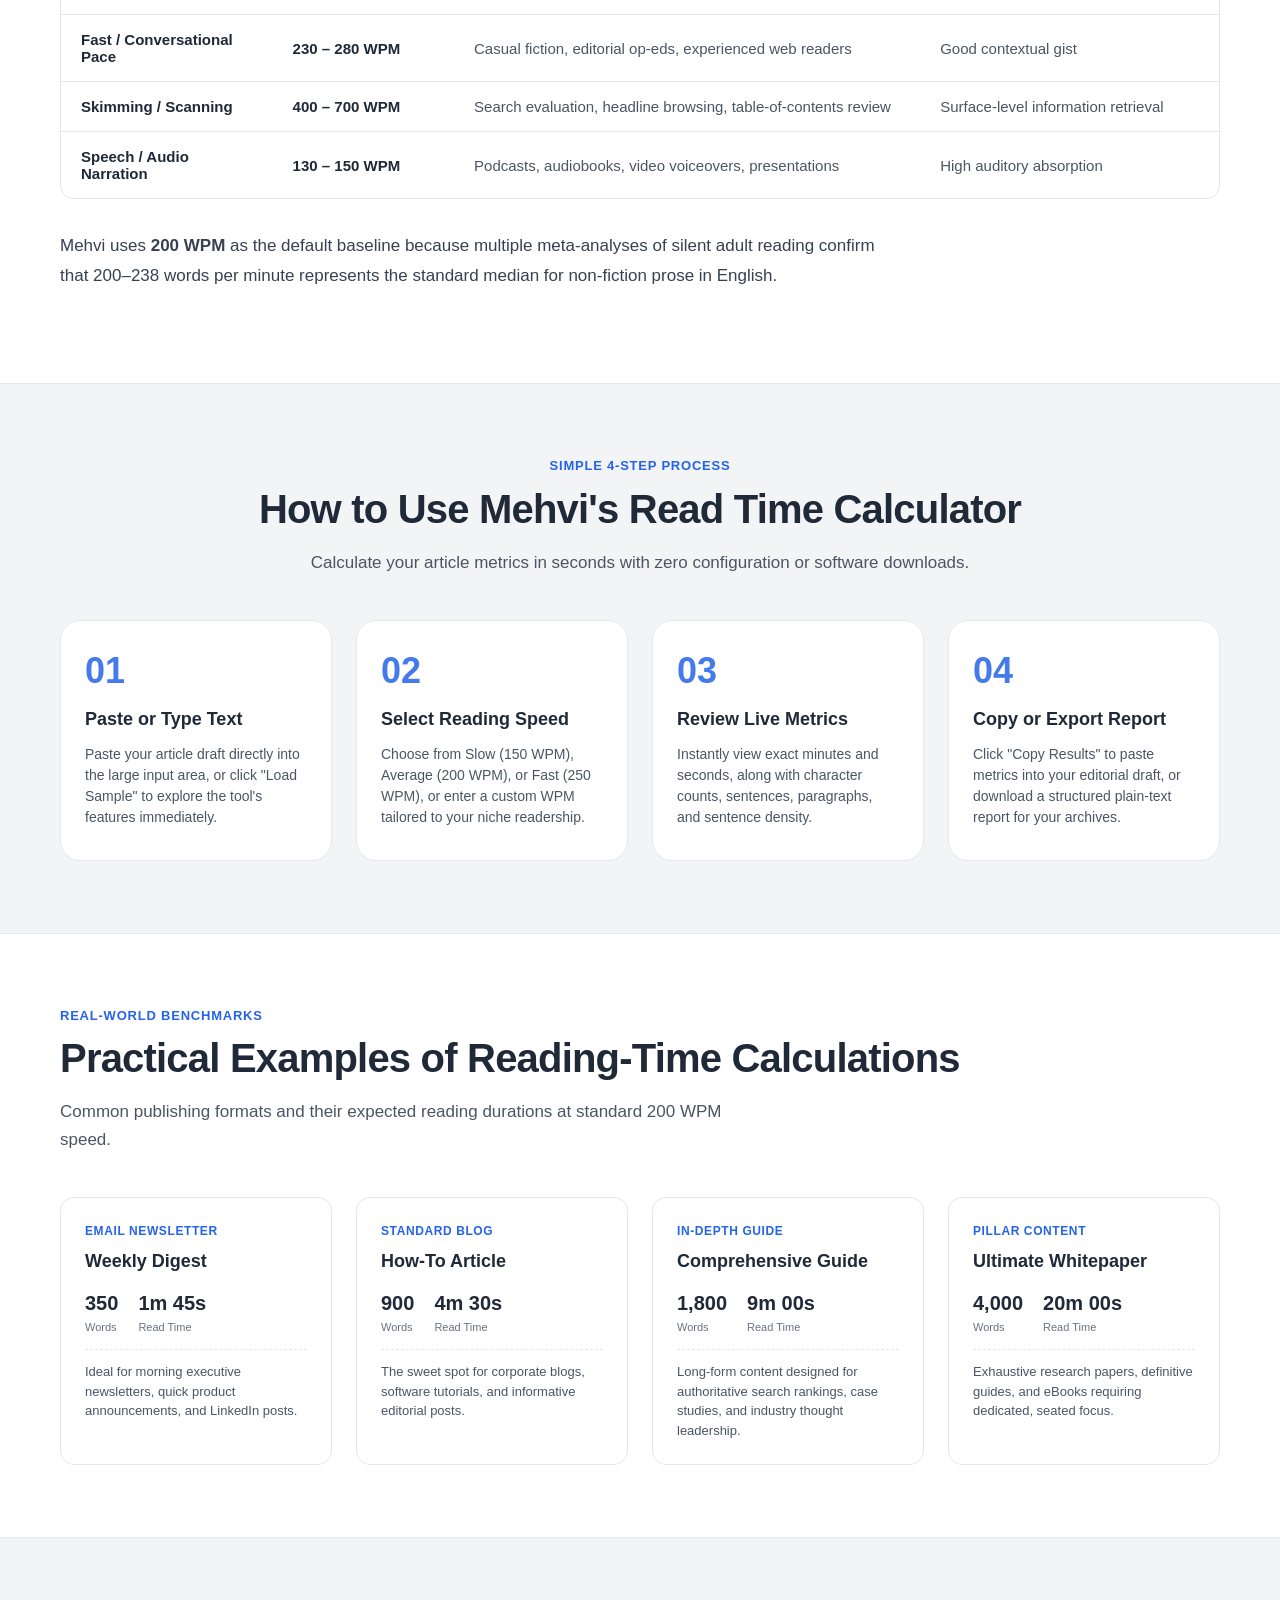
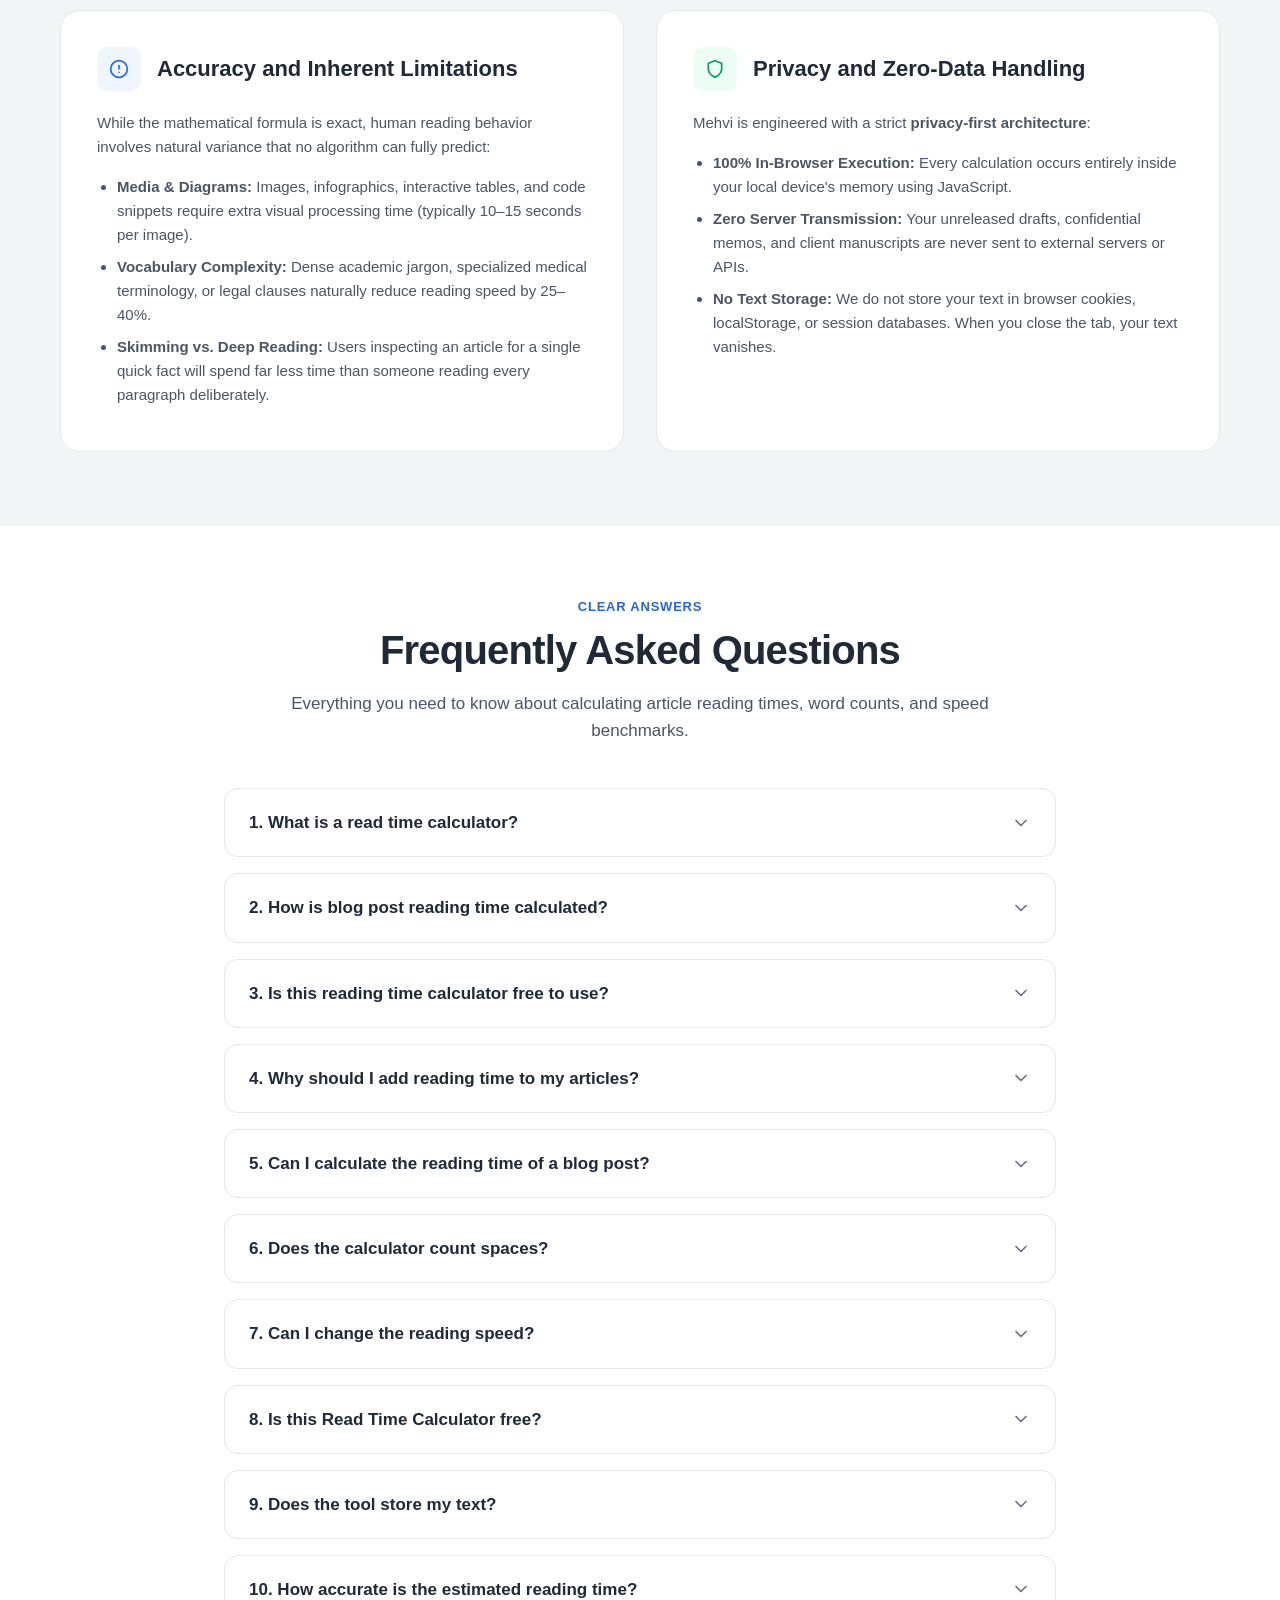
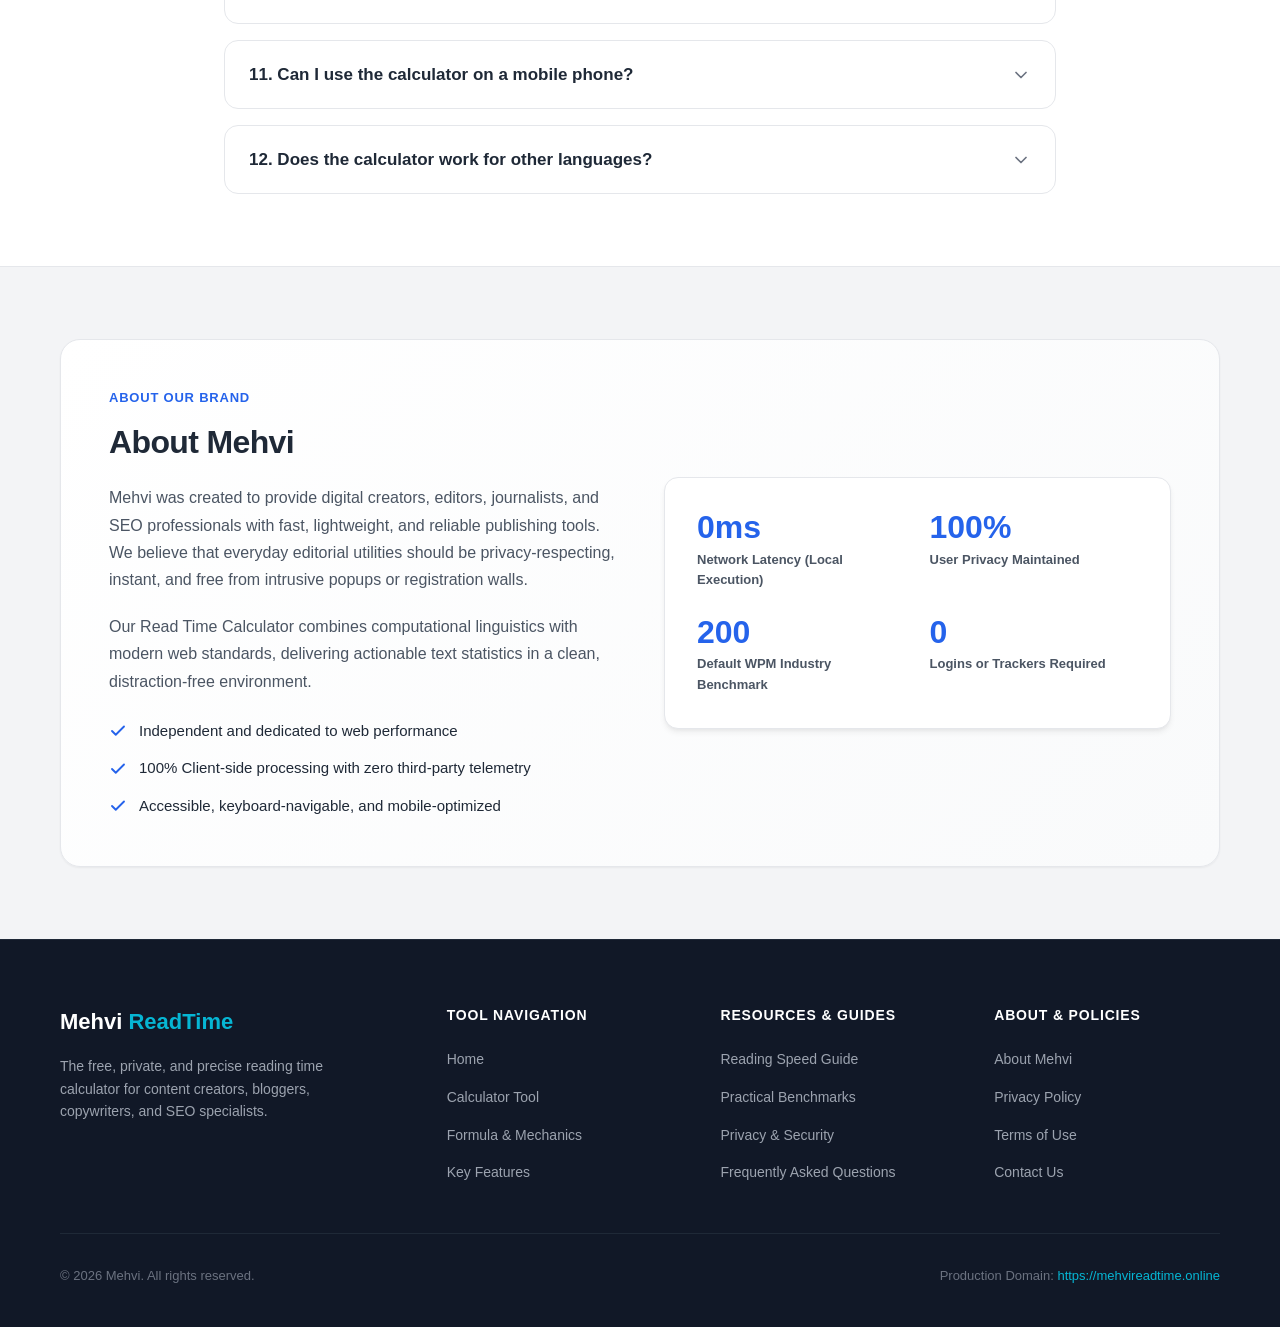
==== commit bc44893c: "Update index.html" ====
--- a/index.html
+++ b/index.html
@@ -383,9 +383,9 @@
                   </div>
                 </div>
                 <div class="result-formula-badge">
-                  <strong>Reading Time Formula</strong>
-                  Time (Minutes) = Total Words ÷ Reading Speed (WPM)
-                </div>
+  <strong>Reading Time Formula</strong>
+  Time (Minutes) = Total Words ÷ Reading Speed (WPM) — <a href="1000words.html" style="color: #ffffff; text-decoration: underline; font-weight: 600;">See 1000 Words Example</a>
+</div>>
               </div>
             </div>
 
